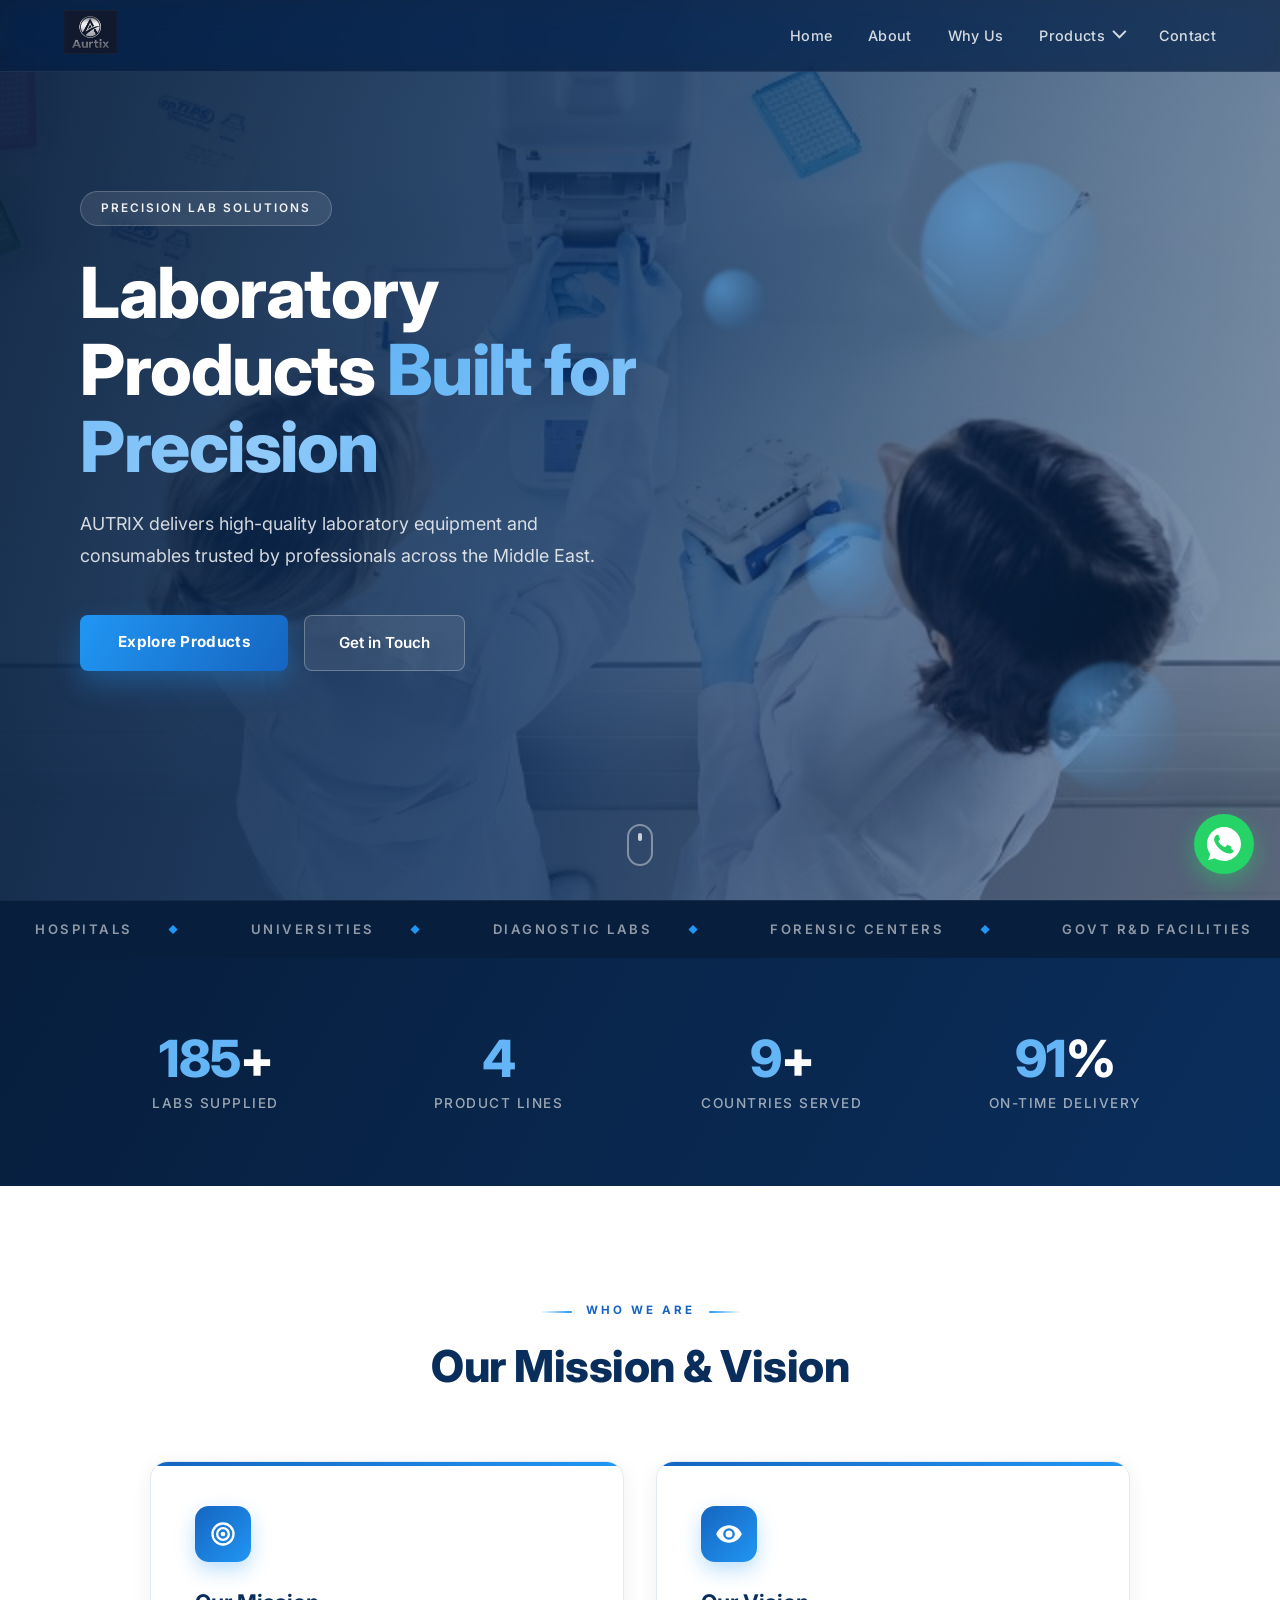
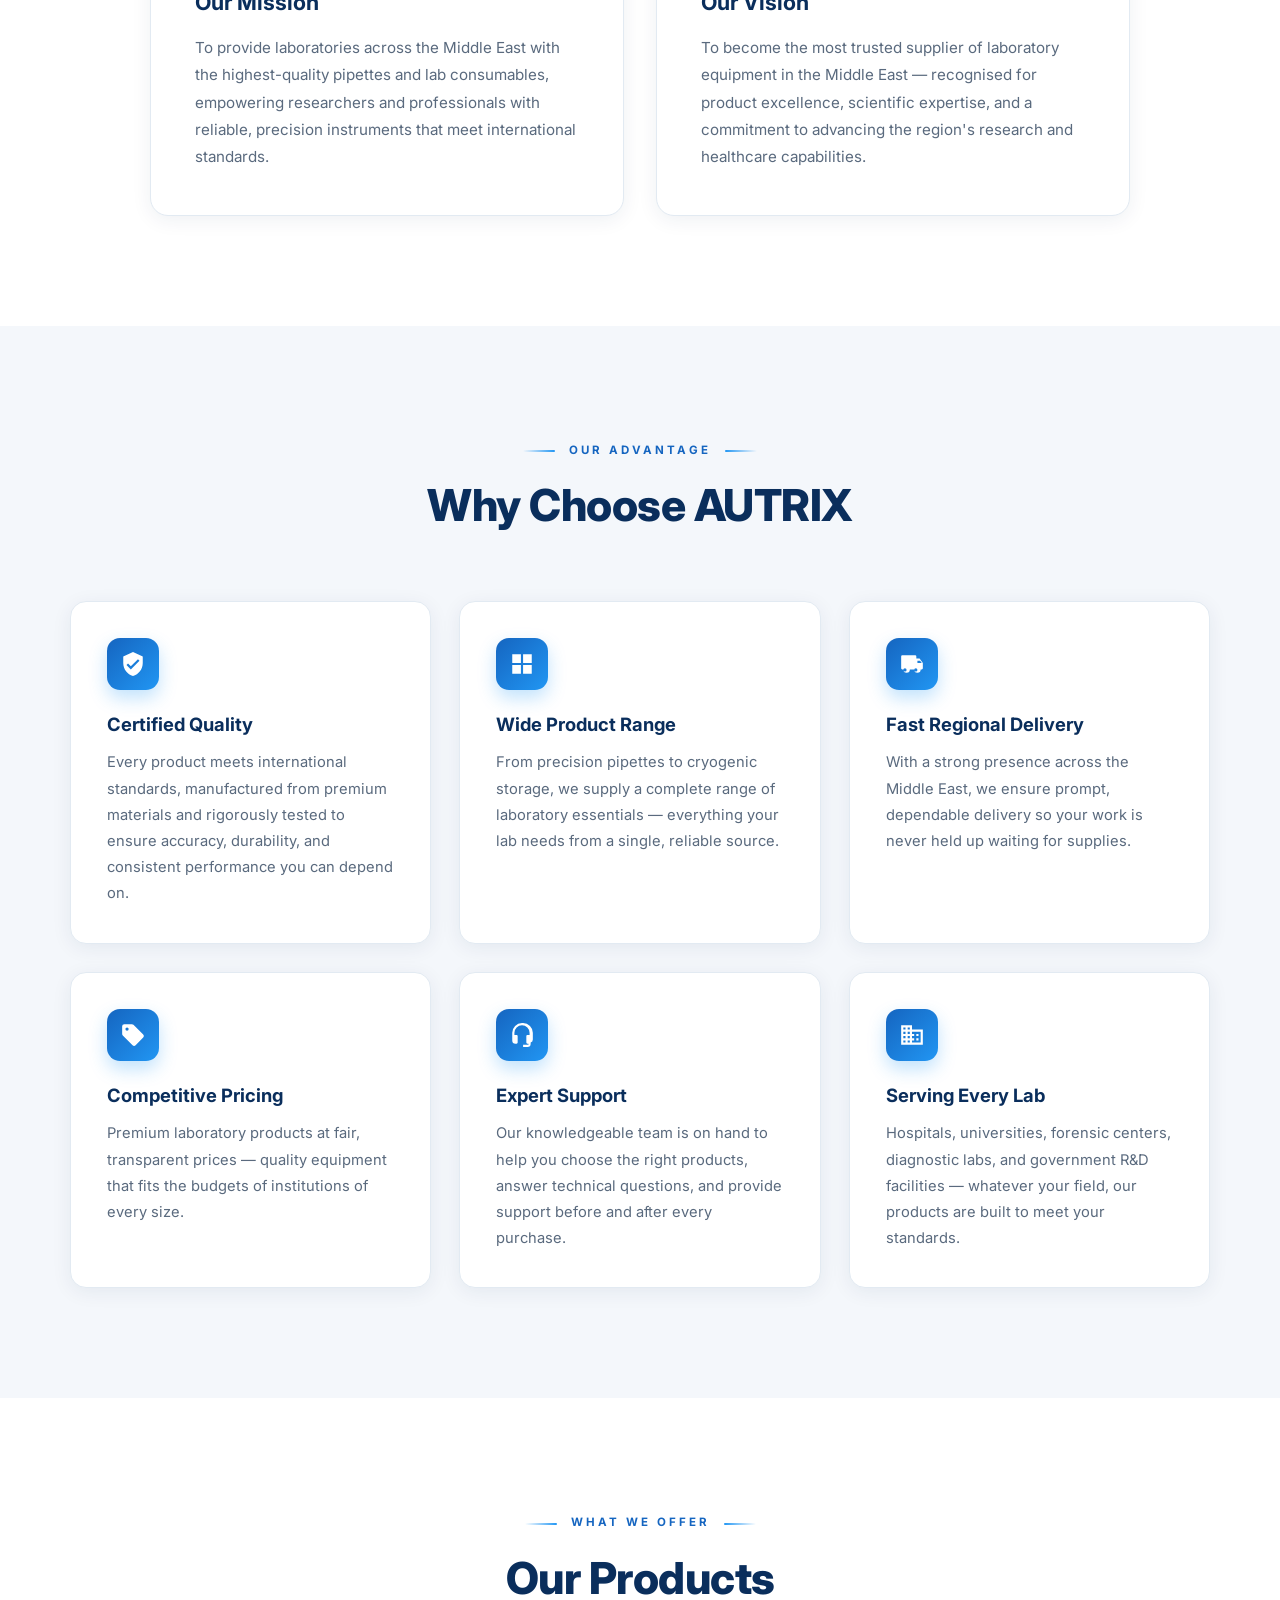
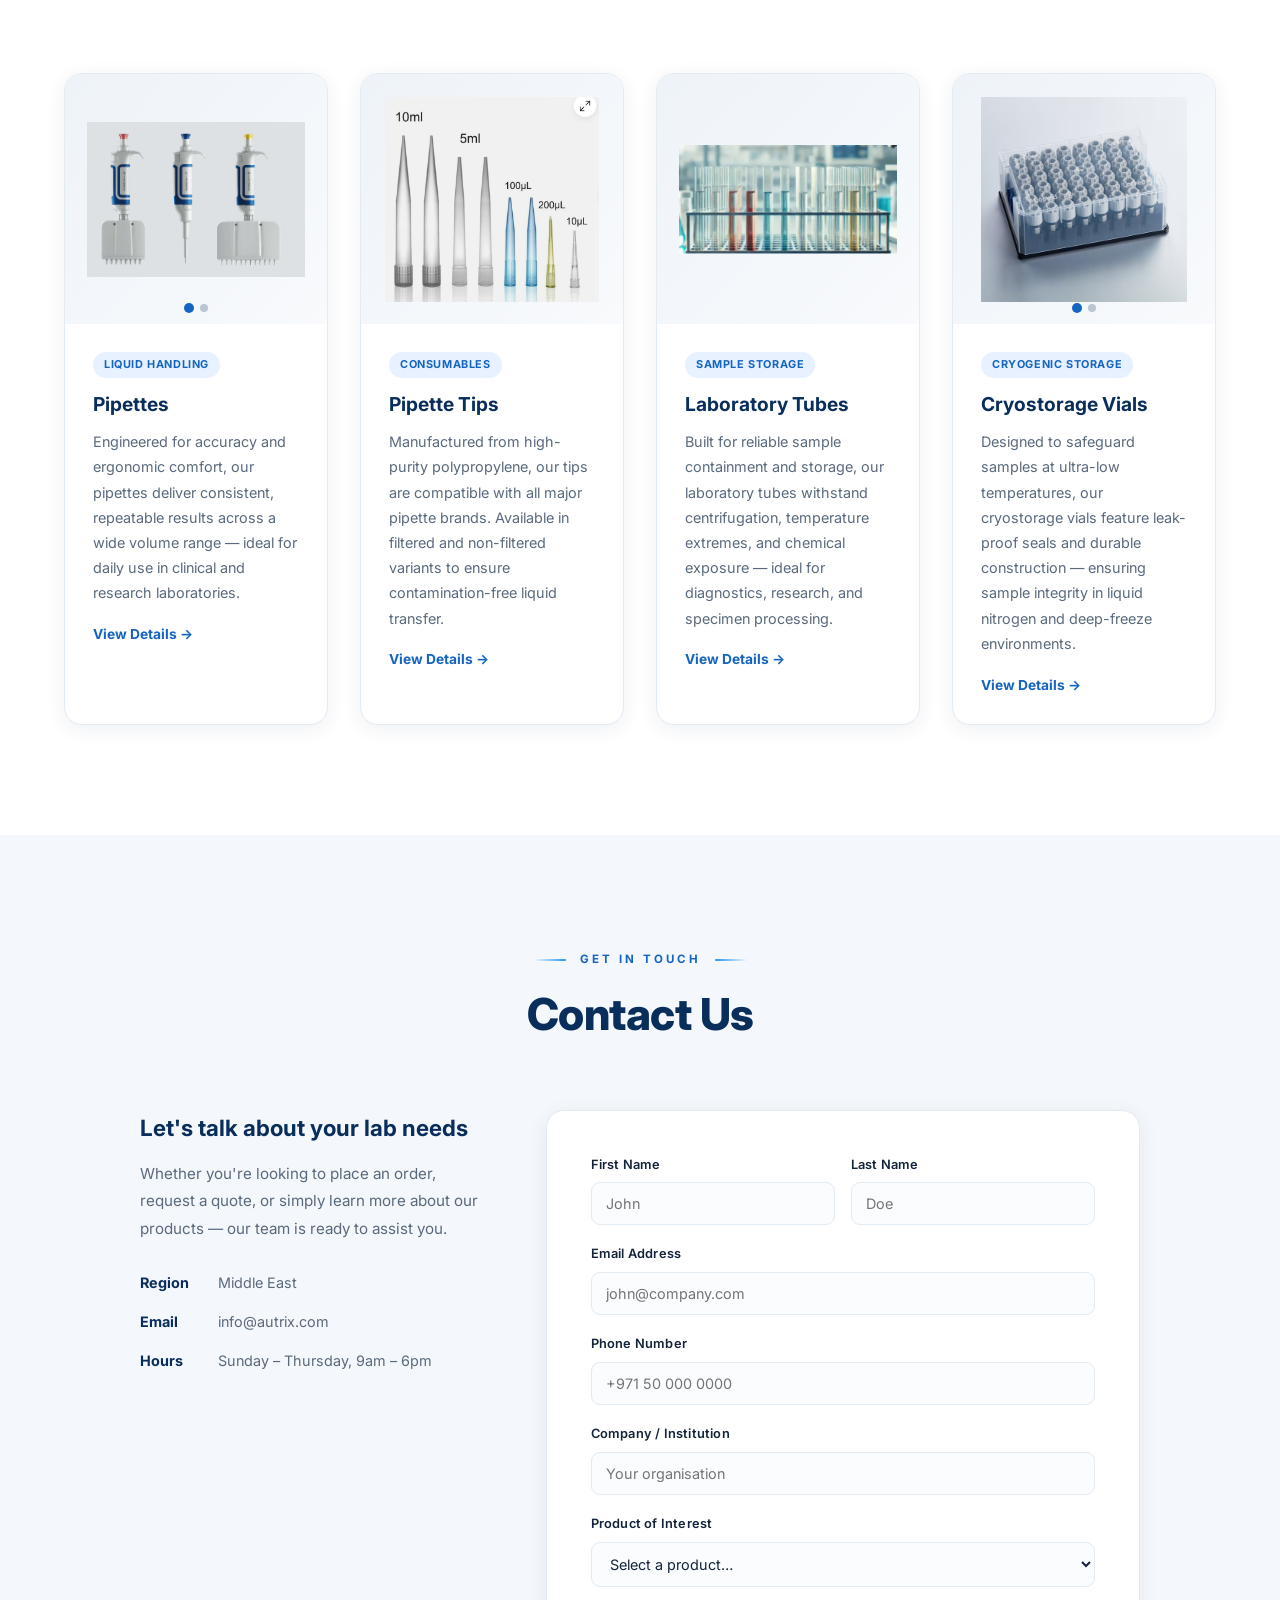
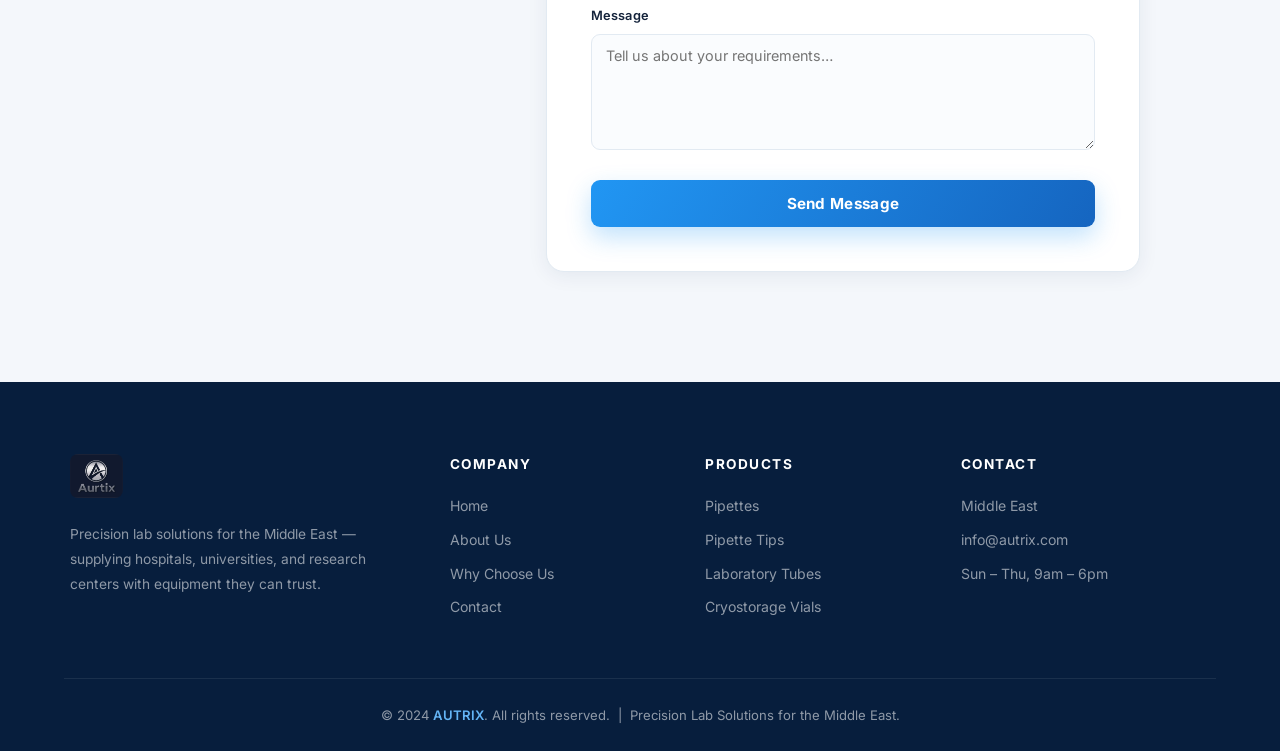
==== index.html @ a8fcac6f "fable first build" ====
<!DOCTYPE html>
<html lang="en">
<head>
    <meta charset="UTF-8">
    <meta name="viewport" content="width=device-width, initial-scale=1.0">
    <title>AUTRIX — Precision Lab Solutions</title>
    <link rel="preconnect" href="https://fonts.googleapis.com">
    <link rel="preconnect" href="https://fonts.gstatic.com" crossorigin>
    <link href="https://fonts.googleapis.com/css2?family=Inter:wght@400;500;600;700;800&display=swap" rel="stylesheet">
    <link rel="stylesheet" href="css/style.css">
</head>
<body>

<!-- ── Navigation ── -->
<nav id="navbar">
    <a href="index.html"><img src="images/logo.jpeg" alt="AUTRIX" class="nav-logo"></a>
    <button class="hamburger" id="hamburger" aria-label="Toggle menu">
        <span></span><span></span><span></span>
    </button>
    <ul class="nav-links">
        <li><a href="#hero">Home</a></li>
        <li><a href="#mission">About</a></li>
        <li><a href="#why">Why Us</a></li>
        <li class="has-dropdown">
            <a href="#products">Products <i class="chevron"></i></a>
            <ul class="dropdown">
                <li>
                    <a href="pipette.html">
                        <span class="dd-icon"><svg viewBox="0 0 24 24"><path d="M11 2h2v3h3v2h-1v4l-2 9h-2l-2-9V7h-1V5h3V2z"/></svg></span>
                        <span class="dd-text">Pipettes<small>Precision liquid handling</small></span>
                    </a>
                </li>
                <li>
                    <a href="tips.html">
                        <span class="dd-icon"><svg viewBox="0 0 24 24"><path d="M9 2h6v4l-2 14-1 2-1-2L9 6V2z"/></svg></span>
                        <span class="dd-text">Pipette Tips<small>Universal-fit consumables</small></span>
                    </a>
                </li>
                <li>
                    <a href="tubes.html">
                        <span class="dd-icon"><svg viewBox="0 0 24 24"><path d="M8 2h8v2h-1v13a3 3 0 0 1-6 0V4H8V2zm3 2v6h2V4h-2z"/></svg></span>
                        <span class="dd-text">Laboratory Tubes<small>Sample containment &amp; storage</small></span>
                    </a>
                </li>
                <li>
                    <a href="cryo-vials.html">
                        <span class="dd-icon"><svg viewBox="0 0 24 24"><path d="M9 2h6v3h-1v14a2 2 0 0 1-2 2 2 2 0 0 1-2-2V5H9V2zm2 9v8h2v-8h-2z"/></svg></span>
                        <span class="dd-text">Cryostorage Vials<small>Ultra-low temperature storage</small></span>
                    </a>
                </li>
            </ul>
        </li>
        <li><a href="#contact">Contact</a></li>
    </ul>
</nav>

<!-- ── Hero ── -->
<section id="hero">
    <div class="hero-bg"></div>
    <div class="hero-overlay"></div>
    <div class="orb orb-1"></div>
    <div class="orb orb-2"></div>
    <div class="orb orb-3"></div>
    <div class="orb orb-4"></div>
    <div class="hero-content">
        <div class="hero-badge">Precision Lab Solutions</div>
        <h1>Laboratory Products <span>Built for Precision</span></h1>
        <p>AUTRIX delivers high-quality laboratory equipment and consumables trusted by professionals across the Middle East.</p>
        <div class="hero-actions">
            <a href="#products" class="btn-primary">Explore Products</a>
            <a href="#contact" class="btn-ghost">Get in Touch</a>
        </div>
    </div>
    <div class="scroll-hint" aria-hidden="true"></div>
</section>

<!-- ── Trusted-by marquee ── -->
<div class="marquee-strip" aria-hidden="true">
    <div class="marquee-track">
        <span>Hospitals</span><span>Universities</span><span>Diagnostic Labs</span><span>Forensic Centers</span><span>Govt R&amp;D Facilities</span><span>Medical Centers</span><span>Research Institutes</span>
        <span>Hospitals</span><span>Universities</span><span>Diagnostic Labs</span><span>Forensic Centers</span><span>Govt R&amp;D Facilities</span><span>Medical Centers</span><span>Research Institutes</span>
    </div>
</div>

<!-- ── Stats ── -->
<section id="stats">
    <div class="stats-grid stagger">
        <div class="stat reveal">
            <h3><em data-count="200">0</em>+</h3>
            <p>Labs Supplied</p>
        </div>
        <div class="stat reveal">
            <h3><em data-count="4">0</em></h3>
            <p>Product Lines</p>
        </div>
        <div class="stat reveal">
            <h3><em data-count="10">0</em>+</h3>
            <p>Countries Served</p>
        </div>
        <div class="stat reveal">
            <h3><em data-count="99">0</em>%</h3>
            <p>On-Time Delivery</p>
        </div>
    </div>
</section>

<!-- ── Mission & Vision ── -->
<section id="mission">
    <div class="section-header reveal">
        <span class="section-tag">Who We Are</span>
        <h2>Our Mission &amp; Vision</h2>
    </div>
    <div class="mv-grid stagger">
        <div class="mv-card reveal reveal-left">
            <div class="mv-icon">
                <svg viewBox="0 0 24 24"><path d="M12 2a10 10 0 1 0 10 10A10 10 0 0 0 12 2zm0 18a8 8 0 1 1 8-8 8 8 0 0 1-8 8zm0-14a6 6 0 1 0 6 6 6 6 0 0 0-6-6zm0 10a4 4 0 1 1 4-4 4 4 0 0 1-4 4zm0-6a2 2 0 1 0 2 2 2 2 0 0 0-2-2z"/></svg>
            </div>
            <h3>Our Mission</h3>
            <p>To provide laboratories across the Middle East with the highest-quality pipettes and lab consumables, empowering researchers and professionals with reliable, precision instruments that meet international standards.</p>
        </div>
        <div class="mv-card reveal reveal-right">
            <div class="mv-icon">
                <svg viewBox="0 0 24 24"><path d="M12 4.5C7 4.5 2.73 7.61 1 12c1.73 4.39 6 7.5 11 7.5s9.27-3.11 11-7.5c-1.73-4.39-6-7.5-11-7.5zm0 12.5a5 5 0 1 1 5-5 5 5 0 0 1-5 5zm0-8a3 3 0 1 0 3 3 3 3 0 0 0-3-3z"/></svg>
            </div>
            <h3>Our Vision</h3>
            <p>To become the most trusted supplier of laboratory equipment in the Middle East — recognised for product excellence, scientific expertise, and a commitment to advancing the region's research and healthcare capabilities.</p>
        </div>
    </div>
</section>

<!-- ── Why Choose Us ── -->
<section id="why">
    <div class="section-header reveal">
        <span class="section-tag">Our Advantage</span>
        <h2>Why Choose AUTRIX</h2>
    </div>
    <div class="why-grid stagger">

        <div class="why-card reveal">
            <div class="why-icon">
                <svg viewBox="0 0 24 24"><path d="M12 1 3 5v6c0 5.55 3.84 10.74 9 12 5.16-1.26 9-6.45 9-12V5l-9-4zm-2 16-4-4 1.41-1.41L10 14.17l6.59-6.59L18 9l-8 8z"/></svg>
            </div>
            <h3>Certified Quality</h3>
            <p>Every product meets international standards, manufactured from premium materials and rigorously tested to ensure accuracy, durability, and consistent performance you can depend on.</p>
        </div>

        <div class="why-card reveal">
            <div class="why-icon">
                <svg viewBox="0 0 24 24"><path d="M3 3h8v8H3V3zm10 0h8v8h-8V3zM3 13h8v8H3v-8zm10 0h8v8h-8v-8z"/></svg>
            </div>
            <h3>Wide Product Range</h3>
            <p>From precision pipettes to cryogenic storage, we supply a complete range of laboratory essentials — everything your lab needs from a single, reliable source.</p>
        </div>

        <div class="why-card reveal">
            <div class="why-icon">
                <svg viewBox="0 0 24 24"><path d="M3 4a1 1 0 0 0-1 1v11a1 1 0 0 0 1 1h1a3 3 0 0 0 6 0h4a3 3 0 0 0 6 0h1a1 1 0 0 0 1-1v-5l-3-4h-3V5a1 1 0 0 0-1-1H3zm14 5h2.5l1.5 2h-4V9zM7 17.5A1.5 1.5 0 1 1 5.5 16 1.5 1.5 0 0 1 7 17.5zm10 0A1.5 1.5 0 1 1 15.5 16a1.5 1.5 0 0 1 1.5 1.5z"/></svg>
            </div>
            <h3>Fast Regional Delivery</h3>
            <p>With a strong presence across the Middle East, we ensure prompt, dependable delivery so your work is never held up waiting for supplies.</p>
        </div>

        <div class="why-card reveal">
            <div class="why-icon">
                <svg viewBox="0 0 24 24"><path d="M21.41 11.58 12.41 2.58A2 2 0 0 0 11 2H4a2 2 0 0 0-2 2v7a2 2 0 0 0 .59 1.42l9 9a2 2 0 0 0 2.82 0l7-7a2 2 0 0 0 0-2.84zM6.5 8A1.5 1.5 0 1 1 8 6.5 1.5 1.5 0 0 1 6.5 8z"/></svg>
            </div>
            <h3>Competitive Pricing</h3>
            <p>Premium laboratory products at fair, transparent prices — quality equipment that fits the budgets of institutions of every size.</p>
        </div>

        <div class="why-card reveal">
            <div class="why-icon">
                <svg viewBox="0 0 24 24"><path d="M12 1a9 9 0 0 0-9 9v7a3 3 0 0 0 3 3h1a1 1 0 0 0 1-1v-6a1 1 0 0 0-1-1H5v-2a7 7 0 0 1 14 0v2h-2a1 1 0 0 0-1 1v6a1 1 0 0 0 1 1h1v1h-5v2h4a3 3 0 0 0 3-3v-1a3 3 0 0 0 2-2.83V10a9 9 0 0 0-9-9z"/></svg>
            </div>
            <h3>Expert Support</h3>
            <p>Our knowledgeable team is on hand to help you choose the right products, answer technical questions, and provide support before and after every purchase.</p>
        </div>

        <div class="why-card reveal">
            <div class="why-icon">
                <svg viewBox="0 0 24 24"><path d="M12 7V3H2v18h20V7H12zM6 19H4v-2h2v2zm0-4H4v-2h2v2zm0-4H4V9h2v2zm0-4H4V5h2v2zm4 12H8v-2h2v2zm0-4H8v-2h2v2zm0-4H8V9h2v2zm0-4H8V5h2v2zm10 12h-8v-2h2v-2h-2v-2h2v-2h-2V9h8v10zm-2-8h-2v2h2v-2zm0 4h-2v2h2v-2z"/></svg>
            </div>
            <h3>Serving Every Lab</h3>
            <p>Hospitals, universities, forensic centers, diagnostic labs, and government R&amp;D facilities — whatever your field, our products are built to meet your standards.</p>
        </div>

    </div>
</section>

<!-- ── Products ── -->
<section id="products">
    <div class="section-header reveal">
        <span class="section-tag">What We Offer</span>
        <h2>Our Products</h2>
    </div>
    <div class="products-grid stagger">

        <!-- Pipette -->
        <a class="product-card reveal" href="pipette.html">
            <div class="carousel" id="c0">
                <div class="carousel-track">
                    <div class="carousel-slide"><img src="images/pipette.png" alt="Pipette"></div>
                    <div class="carousel-slide"><img src="images/pipette_2.png" alt="Pipette view 2"></div>
                </div>
                <button class="carousel-btn prev" onclick="event.preventDefault(); moveCarousel('c0',-1)">&#8249;</button>
                <button class="carousel-btn next" onclick="event.preventDefault(); moveCarousel('c0', 1)">&#8250;</button>
                <div class="carousel-dots">
                    <span class="dot active" onclick="event.preventDefault(); goToSlide('c0',0)"></span>
                    <span class="dot"        onclick="event.preventDefault(); goToSlide('c0',1)"></span>
                </div>
            </div>
            <div class="product-info">
                <span class="product-tag">Liquid Handling</span>
                <h3>Pipettes</h3>
                <p>Engineered for accuracy and ergonomic comfort, our pipettes deliver consistent, repeatable results across a wide volume range — ideal for daily use in clinical and research laboratories.</p>
                <span class="product-link">View Details &#8594;</span>
            </div>
        </a>

        <!-- Tips -->
        <a class="product-card reveal" href="tips.html">
            <div class="carousel" id="c1">
                <div class="carousel-track">
                    <div class="carousel-slide"><img src="images/tips.jpeg" alt="Pipette Tips"></div>
                </div>
            </div>
            <div class="product-info">
                <span class="product-tag">Consumables</span>
                <h3>Pipette Tips</h3>
                <p>Manufactured from high-purity polypropylene, our tips are compatible with all major pipette brands. Available in filtered and non-filtered variants to ensure contamination-free liquid transfer.</p>
                <span class="product-link">View Details &#8594;</span>
            </div>
        </a>

        <!-- Tubes -->
        <a class="product-card reveal" href="tubes.html">
            <div class="carousel" id="c2">
                <div class="carousel-track">
                    <div class="carousel-slide"><img src="images/tubes.jpeg" alt="Laboratory Tubes"></div>
                </div>
            </div>
            <div class="product-info">
                <span class="product-tag">Sample Storage</span>
                <h3>Laboratory Tubes</h3>
                <p>Built for reliable sample containment and storage, our laboratory tubes withstand centrifugation, temperature extremes, and chemical exposure — ideal for diagnostics, research, and specimen processing.</p>
                <span class="product-link">View Details &#8594;</span>
            </div>
        </a>

        <!-- Cryostorage Vials -->
        <a class="product-card reveal" href="cryo-vials.html">
            <div class="carousel" id="c3">
                <div class="carousel-track">
                    <div class="carousel-slide"><img src="images/cryo_vial.avif" alt="Cryostorage Vials"></div>
                    <div class="carousel-slide"><img src="images/cryo_vials_2.jpg" alt="Cryostorage Vials view 2"></div>
                </div>
                <button class="carousel-btn prev" onclick="event.preventDefault(); moveCarousel('c3',-1)">&#8249;</button>
                <button class="carousel-btn next" onclick="event.preventDefault(); moveCarousel('c3', 1)">&#8250;</button>
                <div class="carousel-dots">
                    <span class="dot active" onclick="event.preventDefault(); goToSlide('c3',0)"></span>
                    <span class="dot"        onclick="event.preventDefault(); goToSlide('c3',1)"></span>
                </div>
            </div>
            <div class="product-info">
                <span class="product-tag">Cryogenic Storage</span>
                <h3>Cryostorage Vials</h3>
                <p>Designed to safeguard samples at ultra-low temperatures, our cryostorage vials feature leak-proof seals and durable construction — ensuring sample integrity in liquid nitrogen and deep-freeze environments.</p>
                <span class="product-link">View Details &#8594;</span>
            </div>
        </a>

    </div>
</section>

<!-- ── Contact ── -->
<section id="contact">
    <div class="section-header reveal">
        <span class="section-tag">Get In Touch</span>
        <h2>Contact Us</h2>
    </div>
    <div class="contact-wrapper">
        <div class="contact-info reveal reveal-left">
            <h3>Let's talk about your lab needs</h3>
            <p>Whether you're looking to place an order, request a quote, or simply learn more about our products — our team is ready to assist you.</p>
            <div class="contact-detail">
                <span class="label">Region</span>
                <span>Middle East</span>
            </div>
            <div class="contact-detail">
                <span class="label">Email</span>
                <span>info@autrix.com</span>
            </div>
            <div class="contact-detail">
                <span class="label">Hours</span>
                <span>Sunday – Thursday, 9am – 6pm</span>
            </div>
        </div>
        <div class="contact-form reveal reveal-right">
            <div class="form-row">
                <div class="form-group">
                    <label for="fname">First Name</label>
                    <input type="text" id="fname" placeholder="John">
                </div>
                <div class="form-group">
                    <label for="lname">Last Name</label>
                    <input type="text" id="lname" placeholder="Doe">
                </div>
            </div>
            <div class="form-group">
                <label for="email">Email Address</label>
                <input type="email" id="email" placeholder="john@company.com">
            </div>
            <div class="form-group">
                <label for="phone">Phone Number</label>
                <input type="tel" id="phone" placeholder="+971 50 000 0000">
            </div>
            <div class="form-group">
                <label for="company">Company / Institution</label>
                <input type="text" id="company" placeholder="Your organisation">
            </div>
            <div class="form-group">
                <label for="product">Product of Interest</label>
                <select id="product">
                    <option value="">Select a product…</option>
                    <option>Pipette</option>
                    <option>Tips</option>
                    <option>Tubes</option>
                    <option>Cryostorage Vials</option>
                    <option>General Inquiry</option>
                </select>
            </div>
            <div class="form-group">
                <label for="message">Message</label>
                <textarea id="message" placeholder="Tell us about your requirements…"></textarea>
            </div>
            <button class="btn-submit" type="button">Send Message</button>
        </div>
    </div>
</section>

<!-- ── Footer ── -->
<footer>
    <div class="footer-grid">
        <div class="footer-brand">
            <img src="images/logo.jpeg" alt="AUTRIX">
            <p>Precision lab solutions for the Middle East — supplying hospitals, universities, and research centers with equipment they can trust.</p>
        </div>
        <div class="footer-col">
            <h4>Company</h4>
            <ul>
                <li><a href="#hero">Home</a></li>
                <li><a href="#mission">About Us</a></li>
                <li><a href="#why">Why Choose Us</a></li>
                <li><a href="#contact">Contact</a></li>
            </ul>
        </div>
        <div class="footer-col">
            <h4>Products</h4>
            <ul>
                <li><a href="pipette.html">Pipettes</a></li>
                <li><a href="tips.html">Pipette Tips</a></li>
                <li><a href="tubes.html">Laboratory Tubes</a></li>
                <li><a href="cryo-vials.html">Cryostorage Vials</a></li>
            </ul>
        </div>
        <div class="footer-col">
            <h4>Contact</h4>
            <ul>
                <li>Middle East</li>
                <li>info@autrix.com</li>
                <li>Sun – Thu, 9am – 6pm</li>
            </ul>
        </div>
    </div>
    <div class="footer-bottom">
        <p>&copy; 2024 <span>AUTRIX</span>. All rights reserved. &nbsp;|&nbsp; Precision Lab Solutions for the Middle East.</p>
    </div>
</footer>

<!-- ── WhatsApp Floating Button ── -->
<a href="https://wa.me/971567278715" target="_blank" rel="noopener" class="whatsapp-float" aria-label="Chat with us on WhatsApp">
    <span class="wa-tooltip">Chat with the founder</span>
    <svg viewBox="0 0 32 32" xmlns="http://www.w3.org/2000/svg">
        <path d="M16.004 0h-.008C7.174 0 0 7.176 0 16c0 3.498 1.13 6.74 3.05 9.37L1.05 31.34l6.18-1.976A15.9 15.9 0 0 0 16.004 32C24.826 32 32 24.822 32 16S24.826 0 16.004 0zm9.318 22.594c-.386 1.09-1.92 1.994-3.142 2.258-.836.178-1.928.32-5.604-1.204-4.7-1.948-7.726-6.724-7.962-7.034-.226-.31-1.9-2.53-1.9-4.826 0-2.296 1.166-3.424 1.636-3.904.386-.394.846-.574 1.328-.574.156 0 .296.008.422.014.382.016.574.038.826.64.314.756 1.078 2.652 1.17 2.846.094.194.188.456.056.766-.124.32-.234.46-.444.708-.21.248-.41.438-.62.704-.192.232-.408.482-.166.898.242.408 1.076 1.772 2.31 2.87 1.592 1.418 2.886 1.87 3.346 2.062.342.142.75.108 1.002-.16.32-.342.714-.91 1.116-1.47.286-.4.648-.45.99-.32.348.124 2.206 1.04 2.586 1.23.38.19.632.282.726.44.092.158.092.91-.294 2z"/>
    </svg>
</a>

<script src="js/main.js"></script>

</body>
</html>
---- css/style.css ----
/* ═══════════════════════════════════════════
   AUTRIX — Shared Stylesheet
   ═══════════════════════════════════════════ */

* {
    margin: 0;
    padding: 0;
    box-sizing: border-box;
}

:root {
    --primary:      #0a2e5c;
    --primary-dark: #071e3d;
    --accent:       #1565c0;
    --highlight:    #2196f3;
    --sky:          #64b5f6;
    --bg:           #f4f7fb;
    --white:        #ffffff;
    --text-dark:    #14233b;
    --text-muted:   #5a6a7e;
    --border:       #e2eaf2;
    --shadow-sm:    0 4px 20px rgba(20,46,92,0.07);
    --shadow-md:    0 18px 48px rgba(10,46,92,0.14);
    --glow:         0 0 0 1px rgba(33,150,243,0.25), 0 18px 48px rgba(33,150,243,0.22);
}

html { scroll-behavior: smooth; }

body {
    font-family: 'Inter', system-ui, -apple-system, sans-serif;
    color: var(--text-dark);
    background: var(--white);
    -webkit-font-smoothing: antialiased;
    line-height: 1.6;
    overflow-x: hidden;
}

/* ═══ Keyframes ═══ */
@keyframes fadeUp {
    from { opacity: 0; transform: translateY(32px); }
    to   { opacity: 1; transform: translateY(0); }
}

@keyframes fadeIn {
    from { opacity: 0; }
    to   { opacity: 1; }
}

@keyframes kenburns {
    from { transform: scale(1.05) translate(0, 0); }
    to   { transform: scale(1.18) translate(-1.5%, -1%); }
}

@keyframes floatOrb {
    0%, 100% { transform: translate(0, 0); }
    33%      { transform: translate(14px, -22px); }
    66%      { transform: translate(-10px, 12px); }
}

@keyframes bob {
    0%, 100% { transform: translateY(0); }
    50%      { transform: translateY(-10px); }
}

@keyframes gradientMove {
    0%   { background-position: 0% 50%; }
    50%  { background-position: 100% 50%; }
    100% { background-position: 0% 50%; }
}

@keyframes shimmerSweep {
    from { transform: translateX(-150%) skewX(-20deg); }
    to   { transform: translateX(250%) skewX(-20deg); }
}

@keyframes marquee {
    from { transform: translateX(0); }
    to   { transform: translateX(-50%); }
}

@keyframes scrollHint {
    0%   { opacity: 1; transform: translateY(0); }
    70%  { opacity: 0; transform: translateY(14px); }
    100% { opacity: 0; transform: translateY(14px); }
}

@keyframes wa-pulse {
    0%   { box-shadow: 0 8px 24px rgba(37,211,102,0.45), 0 0 0 0 rgba(37,211,102,0.45); }
    70%  { box-shadow: 0 8px 24px rgba(37,211,102,0.45), 0 0 0 16px rgba(37,211,102,0); }
    100% { box-shadow: 0 8px 24px rgba(37,211,102,0.45), 0 0 0 0 rgba(37,211,102,0); }
}

/* ═══ Navigation ═══ */
nav {
    position: fixed;
    top: 0;
    width: 100%;
    background: rgba(7,30,61,0.72);
    backdrop-filter: saturate(180%) blur(14px);
    -webkit-backdrop-filter: saturate(180%) blur(14px);
    z-index: 1000;
    padding: 0 5%;
    display: flex;
    align-items: center;
    justify-content: space-between;
    height: 72px;
    border-bottom: 1px solid rgba(255,255,255,0.08);
    transition: background 0.3s, height 0.3s;
    animation: fadeIn 0.6s ease both;
}

nav.scrolled {
    background: rgba(7,30,61,0.95);
    height: 64px;
}

.nav-logo {
    height: 44px;
    object-fit: contain;
}

.nav-links {
    display: flex;
    gap: 2.25rem;
    list-style: none;
    align-items: center;
}

.nav-links > li { position: relative; }

.nav-links a {
    color: rgba(255,255,255,0.82);
    text-decoration: none;
    font-size: 0.9rem;
    font-weight: 500;
    letter-spacing: 0.3px;
    position: relative;
    transition: color 0.2s;
    display: inline-flex;
    align-items: center;
    gap: 6px;
}

.nav-links > li > a::after {
    content: '';
    position: absolute;
    left: 0;
    bottom: -6px;
    width: 0;
    height: 2px;
    background: var(--sky);
    border-radius: 2px;
    transition: width 0.25s;
}

.nav-links a:hover { color: #fff; }
.nav-links > li > a:hover::after,
.nav-links > li.active > a::after { width: 100%; }

/* Dropdown */
.has-dropdown > a .chevron {
    width: 10px; height: 10px;
    border-right: 2px solid currentColor;
    border-bottom: 2px solid currentColor;
    transform: rotate(45deg) translateY(-2px);
    transition: transform 0.3s;
    margin-left: 2px;
    margin-top: -4px;
}

.has-dropdown:hover > a .chevron,
.has-dropdown.open > a .chevron {
    transform: rotate(225deg) translateY(-2px);
    margin-top: 4px;
}

.dropdown {
    position: absolute;
    top: calc(100% + 16px);
    left: 50%;
    transform: translateX(-50%) translateY(12px);
    min-width: 240px;
    background: rgba(10,30,61,0.97);
    backdrop-filter: blur(18px);
    -webkit-backdrop-filter: blur(18px);
    border: 1px solid rgba(255,255,255,0.1);
    border-radius: 14px;
    list-style: none;
    padding: 0.6rem;
    opacity: 0;
    visibility: hidden;
    transition: opacity 0.28s ease, transform 0.28s ease, visibility 0.28s;
    box-shadow: 0 24px 60px rgba(0,0,0,0.35);
}

.dropdown::before {
    content: '';
    position: absolute;
    top: -16px; left: 0;
    width: 100%; height: 16px;   /* hover bridge */
}

.dropdown::after {
    content: '';
    position: absolute;
    top: -6px; left: 50%;
    transform: translateX(-50%) rotate(45deg);
    width: 12px; height: 12px;
    background: rgba(10,30,61,0.97);
    border-left: 1px solid rgba(255,255,255,0.1);
    border-top: 1px solid rgba(255,255,255,0.1);
}

.has-dropdown:hover .dropdown,
.has-dropdown:focus-within .dropdown,
.has-dropdown.open .dropdown {
    opacity: 1;
    visibility: visible;
    transform: translateX(-50%) translateY(0);
}

.dropdown li a {
    display: flex;
    align-items: center;
    gap: 12px;
    padding: 11px 14px;
    border-radius: 9px;
    color: rgba(255,255,255,0.85);
    font-size: 0.88rem;
    transition: background 0.2s, color 0.2s, transform 0.2s;
    width: 100%;
}

.dropdown li a:hover {
    background: rgba(33,150,243,0.16);
    color: #fff;
    transform: translateX(4px);
}

.dropdown .dd-icon {
    width: 34px; height: 34px;
    flex-shrink: 0;
    border-radius: 9px;
    background: linear-gradient(135deg, var(--accent), var(--highlight));
    display: flex;
    align-items: center;
    justify-content: center;
}

.dropdown .dd-icon svg { width: 18px; height: 18px; fill: #fff; }

.dropdown .dd-text small {
    display: block;
    font-size: 0.7rem;
    color: rgba(255,255,255,0.45);
    font-weight: 400;
}

/* Hamburger */
.hamburger {
    display: none;
    flex-direction: column;
    gap: 5px;
    background: none;
    border: none;
    cursor: pointer;
    padding: 8px;
    z-index: 1100;
}

.hamburger span {
    width: 24px; height: 2px;
    background: #fff;
    border-radius: 2px;
    transition: transform 0.3s, opacity 0.3s;
}

body.menu-open .hamburger span:nth-child(1) { transform: translateY(7px) rotate(45deg); }
body.menu-open .hamburger span:nth-child(2) { opacity: 0; }
body.menu-open .hamburger span:nth-child(3) { transform: translateY(-7px) rotate(-45deg); }

/* ═══ Buttons ═══ */
.btn-primary {
    display: inline-block;
    background: linear-gradient(120deg, var(--highlight), var(--accent));
    color: var(--white);
    padding: 15px 38px;
    border-radius: 8px;
    font-weight: 700;
    font-size: 0.95rem;
    text-decoration: none;
    letter-spacing: 0.3px;
    box-shadow: 0 12px 28px rgba(33,150,243,0.32);
    transition: transform 0.2s, box-shadow 0.2s;
    position: relative;
    overflow: hidden;
}

.btn-primary::after {
    content: '';
    position: absolute;
    top: 0; left: 0;
    width: 40%; height: 100%;
    background: linear-gradient(90deg, transparent, rgba(255,255,255,0.35), transparent);
    transform: translateX(-150%) skewX(-20deg);
}

.btn-primary:hover::after { animation: shimmerSweep 0.8s ease; }

.btn-primary:hover {
    transform: translateY(-3px);
    box-shadow: 0 18px 38px rgba(33,150,243,0.42);
}

.btn-ghost {
    display: inline-block;
    background: rgba(255,255,255,0.08);
    border: 1px solid rgba(255,255,255,0.28);
    color: var(--white);
    padding: 15px 34px;
    border-radius: 8px;
    font-weight: 600;
    font-size: 0.95rem;
    text-decoration: none;
    backdrop-filter: blur(6px);
    transition: background 0.2s, transform 0.2s;
}

.btn-ghost:hover {
    background: rgba(255,255,255,0.16);
    transform: translateY(-3px);
}

.btn-outline {
    display: inline-block;
    border: 2px solid var(--accent);
    color: var(--accent);
    padding: 13px 34px;
    border-radius: 8px;
    font-weight: 700;
    font-size: 0.95rem;
    text-decoration: none;
    transition: background 0.2s, color 0.2s, transform 0.2s;
}

.btn-outline:hover {
    background: var(--accent);
    color: #fff;
    transform: translateY(-3px);
}

/* ═══ Sections / headers ═══ */
section { padding: 110px 5%; }

.section-header {
    text-align: center;
    margin-bottom: 3.75rem;
}

.section-tag {
    display: inline-block;
    color: var(--accent);
    font-size: 0.72rem;
    font-weight: 700;
    letter-spacing: 3px;
    text-transform: uppercase;
    margin-bottom: 0.7rem;
    position: relative;
    padding: 0 46px;
}

.section-tag::before,
.section-tag::after {
    content: '';
    position: absolute;
    top: 50%;
    width: 32px;
    height: 2px;
    border-radius: 2px;
    background: linear-gradient(90deg, transparent, var(--highlight));
}

.section-tag::before { left: 0; }
.section-tag::after  { right: 0; transform: scaleX(-1); }

.section-header h2 {
    font-size: clamp(1.9rem, 3.6vw, 2.75rem);
    color: var(--primary);
    font-weight: 800;
    letter-spacing: -0.5px;
}

/* ═══ Reveal on scroll ═══ */
.reveal {
    opacity: 0;
    transform: translateY(28px);
    transition: opacity 0.7s ease, transform 0.7s ease;
    transition-delay: var(--d, 0s);
}

.reveal.visible {
    opacity: 1;
    transform: translateY(0);
}

.reveal-left  { transform: translateX(-40px); }
.reveal-right { transform: translateX(40px); }
.reveal-left.visible,
.reveal-right.visible { transform: translateX(0); }

/* ═══ Hero (index) ═══ */
#hero {
    min-height: 100vh;
    display: flex;
    align-items: center;
    text-align: left;
    position: relative;
    overflow: hidden;
    padding-top: 72px;
}

.hero-bg {
    position: absolute;
    inset: 0;
    background: url('../images/landing_page_1.jpg') center/cover no-repeat;
    z-index: 0;
    animation: kenburns 22s ease-in-out infinite alternate;
}

.hero-overlay {
    position: absolute;
    inset: 0;
    background: linear-gradient(105deg,
                rgba(7,30,61,0.94) 0%,
                rgba(10,46,92,0.82) 45%,
                rgba(10,46,92,0.45) 100%);
    z-index: 1;
}

/* Floating orbs */
.orb {
    position: absolute;
    border-radius: 50%;
    background: radial-gradient(circle at 30% 30%, rgba(100,181,246,0.5), rgba(33,150,243,0.06) 70%);
    filter: blur(2px);
    z-index: 1;
    animation: floatOrb 11s ease-in-out infinite;
    pointer-events: none;
}

.orb-1 { width: 180px; height: 180px; top: 18%; right: 14%; animation-duration: 13s; }
.orb-2 { width: 90px;  height: 90px;  top: 58%; right: 30%; animation-duration: 9s;  animation-delay: -3s; }
.orb-3 { width: 130px; height: 130px; bottom: 12%; right: 8%; animation-duration: 15s; animation-delay: -6s; }
.orb-4 { width: 60px;  height: 60px;  top: 30%; left: 55%;  animation-duration: 8s;  animation-delay: -2s; }

.hero-content {
    position: relative;
    z-index: 2;
    max-width: 660px;
    padding: 0 1rem;
}

.hero-content > * { animation: fadeUp 0.9s cubic-bezier(0.22,1,0.36,1) both; }
.hero-content > *:nth-child(1) { animation-delay: 0.15s; }
.hero-content > *:nth-child(2) { animation-delay: 0.3s; }
.hero-content > *:nth-child(3) { animation-delay: 0.45s; }
.hero-content > *:nth-child(4) { animation-delay: 0.6s; }

.hero-badge {
    display: inline-block;
    background: rgba(255,255,255,0.1);
    border: 1px solid rgba(255,255,255,0.2);
    color: rgba(255,255,255,0.92);
    padding: 7px 20px;
    border-radius: 50px;
    font-size: 0.74rem;
    font-weight: 600;
    letter-spacing: 2px;
    text-transform: uppercase;
    margin-bottom: 1.75rem;
    backdrop-filter: blur(6px);
}

.hero-content h1 {
    font-size: clamp(2.5rem, 6vw, 4.4rem);
    color: var(--white);
    font-weight: 800;
    line-height: 1.1;
    margin-bottom: 1.4rem;
    letter-spacing: -1.5px;
}

.hero-content h1 span {
    background: linear-gradient(120deg, var(--sky), #90caf9, var(--highlight), var(--sky));
    background-size: 250% auto;
    -webkit-background-clip: text;
    background-clip: text;
    -webkit-text-fill-color: transparent;
    animation: gradientMove 6s ease infinite;
}

.hero-content p {
    font-size: 1.12rem;
    color: rgba(255,255,255,0.82);
    max-width: 540px;
    margin-bottom: 2.75rem;
    line-height: 1.75;
}

.hero-actions {
    display: flex;
    gap: 1rem;
    flex-wrap: wrap;
}

/* Scroll hint */
.scroll-hint {
    position: absolute;
    bottom: 34px;
    left: 50%;
    transform: translateX(-50%);
    z-index: 2;
    width: 26px; height: 42px;
    border: 2px solid rgba(255,255,255,0.4);
    border-radius: 16px;
    display: flex;
    justify-content: center;
    padding-top: 7px;
}

.scroll-hint::before {
    content: '';
    width: 4px; height: 8px;
    border-radius: 3px;
    background: rgba(255,255,255,0.75);
    animation: scrollHint 1.8s ease-in-out infinite;
}

/* ═══ Marquee strip ═══ */
.marquee-strip {
    background: var(--primary-dark);
    overflow: hidden;
    padding: 18px 0;
    border-top: 1px solid rgba(255,255,255,0.06);
    position: relative;
    z-index: 2;
}

.marquee-track {
    display: flex;
    width: max-content;
    animation: marquee 30s linear infinite;
}

.marquee-strip:hover .marquee-track { animation-play-state: paused; }

.marquee-track span {
    color: rgba(255,255,255,0.55);
    font-size: 0.82rem;
    font-weight: 600;
    letter-spacing: 2.5px;
    text-transform: uppercase;
    white-space: nowrap;
    padding: 0 2.2rem;
    display: flex;
    align-items: center;
    gap: 2.2rem;
}

.marquee-track span::after {
    content: '◆';
    color: var(--highlight);
    font-size: 0.6rem;
}

/* ═══ Stats ═══ */
#stats {
    background: linear-gradient(120deg, var(--primary-dark), var(--primary), #0d3a75);
    background-size: 200% 200%;
    animation: gradientMove 14s ease infinite;
    padding: 72px 5%;
}

.stats-grid {
    display: grid;
    grid-template-columns: repeat(auto-fit, minmax(190px, 1fr));
    gap: 2rem;
    max-width: 1100px;
    margin: 0 auto;
    text-align: center;
}

.stat h3 {
    font-size: clamp(2.2rem, 4vw, 3.2rem);
    font-weight: 800;
    color: #fff;
    letter-spacing: -1px;
    line-height: 1.1;
}

.stat h3 em {
    font-style: normal;
    color: var(--sky);
}

.stat p {
    color: rgba(255,255,255,0.6);
    font-size: 0.85rem;
    font-weight: 500;
    letter-spacing: 1.5px;
    text-transform: uppercase;
    margin-top: 0.4rem;
}

/* ═══ Mission & Vision ═══ */
#mission { background: var(--white); }

.mv-grid {
    display: grid;
    grid-template-columns: 1fr 1fr;
    gap: 2rem;
    max-width: 980px;
    margin: 0 auto;
}

.mv-card {
    background: var(--white);
    border-radius: 18px;
    padding: 2.75rem;
    border: 1px solid var(--border);
    box-shadow: var(--shadow-sm);
    position: relative;
    overflow: hidden;
    transition: transform 0.35s, box-shadow 0.35s;
}

.mv-card::before {
    content: '';
    position: absolute;
    top: 0; left: 0;
    width: 100%;
    height: 4px;
    background: linear-gradient(90deg, var(--accent), var(--highlight), var(--sky), var(--accent));
    background-size: 300% 100%;
    animation: gradientMove 5s linear infinite;
}

.mv-card:hover {
    transform: translateY(-6px);
    box-shadow: var(--glow);
}

.mv-icon {
    width: 56px; height: 56px;
    background: linear-gradient(135deg, var(--accent), var(--highlight));
    border-radius: 14px;
    display: flex;
    align-items: center;
    justify-content: center;
    margin-bottom: 1.4rem;
    box-shadow: 0 8px 20px rgba(33,150,243,0.3);
    transition: transform 0.35s;
}

.mv-card:hover .mv-icon { transform: rotate(-8deg) scale(1.08); }

.mv-icon svg { width: 28px; height: 28px; fill: white; }

.mv-card h3 {
    font-size: 1.35rem;
    color: var(--primary);
    margin-bottom: 0.9rem;
    font-weight: 700;
}

.mv-card p {
    color: var(--text-muted);
    line-height: 1.8;
    font-size: 0.95rem;
}

/* ═══ Why Choose Us ═══ */
#why { background: var(--bg); position: relative; overflow: hidden; }

.why-grid {
    display: grid;
    grid-template-columns: repeat(auto-fit, minmax(280px, 1fr));
    gap: 1.75rem;
    max-width: 1140px;
    margin: 0 auto;
    position: relative;
    z-index: 1;
}

.why-card {
    background: var(--white);
    border: 1px solid var(--border);
    border-radius: 16px;
    padding: 2.25rem;
    box-shadow: var(--shadow-sm);
    transition: transform 0.35s, box-shadow 0.35s, border-color 0.35s;
    position: relative;
    overflow: hidden;
}

.why-card::after {
    content: '';
    position: absolute;
    inset: 0;
    background: radial-gradient(420px circle at var(--mx, 50%) var(--my, 50%), rgba(33,150,243,0.07), transparent 45%);
    opacity: 0;
    transition: opacity 0.3s;
    pointer-events: none;
}

.why-card:hover::after { opacity: 1; }

.why-card:hover {
    transform: translateY(-6px);
    border-color: rgba(33,150,243,0.35);
    box-shadow: var(--shadow-md);
}

.why-icon {
    width: 52px; height: 52px;
    background: linear-gradient(135deg, var(--accent), var(--highlight));
    border-radius: 13px;
    display: flex;
    align-items: center;
    justify-content: center;
    margin-bottom: 1.3rem;
    box-shadow: 0 8px 18px rgba(33,150,243,0.28);
    transition: transform 0.35s;
}

.why-card:hover .why-icon { transform: scale(1.1) rotate(6deg); }

.why-icon svg { width: 26px; height: 26px; fill: white; }

.why-card h3 {
    font-size: 1.15rem;
    color: var(--primary);
    font-weight: 700;
    margin-bottom: 0.6rem;
}

.why-card p {
    color: var(--text-muted);
    font-size: 0.92rem;
    line-height: 1.78;
}

/* ═══ Products (index) ═══ */
#products { background: var(--white); }

.products-grid {
    display: grid;
    grid-template-columns: repeat(auto-fit, minmax(250px, 1fr));
    gap: 2rem;
    max-width: 1240px;
    margin: 0 auto;
}

.product-card {
    background: var(--white);
    border: 1px solid var(--border);
    border-radius: 18px;
    overflow: hidden;
    box-shadow: var(--shadow-sm);
    transition: transform 0.35s, box-shadow 0.35s, border-color 0.35s;
    display: flex;
    flex-direction: column;
    text-decoration: none;
}

.product-card:hover {
    transform: translateY(-8px);
    box-shadow: var(--glow);
    border-color: rgba(33,150,243,0.4);
}

.product-card .carousel-slide img { transition: transform 0.5s ease; }
.product-card:hover .carousel-slide img { transform: scale(1.06); }

/* Carousel */
.carousel {
    position: relative;
    width: 100%;
    height: 250px;
    overflow: hidden;
    background: linear-gradient(135deg, #eef3f9, #f8fafc);
}

.carousel-track {
    display: flex;
    height: 100%;
    transition: transform 0.45s cubic-bezier(0.4,0,0.2,1);
}

.carousel-slide {
    min-width: 100%;
    height: 100%;
}

.carousel-slide img {
    width: 100%;
    height: 100%;
    object-fit: contain;
    padding: 1.4rem;
}

.carousel-btn {
    position: absolute;
    top: 50%;
    transform: translateY(-50%);
    background: rgba(255,255,255,0.85);
    color: var(--primary);
    border: none;
    width: 36px; height: 36px;
    border-radius: 50%;
    cursor: pointer;
    font-size: 1.3rem;
    line-height: 1;
    display: flex;
    align-items: center;
    justify-content: center;
    box-shadow: 0 4px 12px rgba(0,0,0,0.15);
    opacity: 0;
    transition: opacity 0.25s, background 0.2s;
    z-index: 2;
}

.carousel:hover .carousel-btn { opacity: 1; }
.carousel-btn:hover { background: var(--white); color: var(--accent); }
.carousel-btn.prev { left: 12px; }
.carousel-btn.next { right: 12px; }

.carousel-dots {
    position: absolute;
    bottom: 12px;
    width: 100%;
    display: flex;
    justify-content: center;
    gap: 7px;
}

.dot {
    width: 8px; height: 8px;
    border-radius: 50%;
    background: rgba(10,46,92,0.25);
    cursor: pointer;
    transition: background 0.2s, transform 0.2s;
}

.dot.active {
    background: var(--accent);
    transform: scale(1.25);
}

.product-info {
    padding: 1.75rem;
    flex: 1;
    display: flex;
    flex-direction: column;
}

.product-tag {
    display: inline-block;
    background: #e7f1ff;
    color: var(--accent);
    font-size: 0.68rem;
    font-weight: 700;
    padding: 4px 11px;
    border-radius: 50px;
    margin-bottom: 0.7rem;
    letter-spacing: 0.6px;
    text-transform: uppercase;
    align-self: flex-start;
}

.product-info h3 {
    font-size: 1.2rem;
    color: var(--primary);
    font-weight: 700;
    margin-bottom: 0.6rem;
}

.product-info p {
    color: var(--text-muted);
    font-size: 0.9rem;
    line-height: 1.75;
}

.product-link {
    margin-top: 1.1rem;
    color: var(--accent);
    font-size: 0.86rem;
    font-weight: 700;
    display: inline-flex;
    align-items: center;
    gap: 6px;
    transition: gap 0.25s;
}

.product-card:hover .product-link { gap: 12px; }

/* ═══ Contact ═══ */
#contact { background: var(--bg); }

.contact-wrapper {
    display: grid;
    grid-template-columns: 1fr 1.7fr;
    gap: 3.5rem;
    max-width: 1000px;
    margin: 0 auto;
    align-items: start;
}

.contact-info h3 {
    font-size: 1.4rem;
    color: var(--primary);
    font-weight: 700;
    margin-bottom: 0.9rem;
}

.contact-info p {
    color: var(--text-muted);
    line-height: 1.8;
    font-size: 0.95rem;
    margin-bottom: 1.8rem;
}

.contact-detail {
    display: flex;
    gap: 0.85rem;
    margin-bottom: 1rem;
    font-size: 0.9rem;
    color: var(--text-muted);
    align-items: center;
}

.contact-detail .label {
    color: var(--primary);
    font-weight: 700;
    min-width: 64px;
}

.contact-form {
    background: var(--white);
    border-radius: 18px;
    padding: 2.75rem;
    box-shadow: var(--shadow-sm);
    border: 1px solid var(--border);
}

.form-row {
    display: grid;
    grid-template-columns: 1fr 1fr;
    gap: 1rem;
}

.form-group { margin-bottom: 1.2rem; }

.form-group label {
    display: block;
    font-size: 0.8rem;
    font-weight: 600;
    color: var(--text-dark);
    margin-bottom: 0.45rem;
    letter-spacing: 0.2px;
}

.form-group input,
.form-group textarea,
.form-group select {
    width: 100%;
    padding: 12px 14px;
    border: 1px solid var(--border);
    border-radius: 9px;
    font-size: 0.9rem;
    font-family: inherit;
    color: var(--text-dark);
    background: #fafcfe;
    transition: border-color 0.2s, box-shadow 0.2s, background 0.2s;
}

.form-group input:focus,
.form-group textarea:focus,
.form-group select:focus {
    outline: none;
    border-color: var(--accent);
    background: var(--white);
    box-shadow: 0 0 0 4px rgba(21,101,192,0.1);
}

.form-group textarea {
    height: 116px;
    resize: vertical;
}

.btn-submit {
    width: 100%;
    background: linear-gradient(120deg, var(--highlight), var(--accent));
    color: var(--white);
    padding: 14px;
    border: none;
    border-radius: 9px;
    font-size: 0.95rem;
    font-weight: 700;
    cursor: pointer;
    letter-spacing: 0.3px;
    font-family: inherit;
    box-shadow: 0 10px 24px rgba(33,150,243,0.28);
    transition: transform 0.2s, box-shadow 0.2s;
    margin-top: 0.25rem;
    position: relative;
    overflow: hidden;
}

.btn-submit::after {
    content: '';
    position: absolute;
    top: 0; left: 0;
    width: 40%; height: 100%;
    background: linear-gradient(90deg, transparent, rgba(255,255,255,0.35), transparent);
    transform: translateX(-150%) skewX(-20deg);
}

.btn-submit:hover::after { animation: shimmerSweep 0.8s ease; }

.btn-submit:hover {
    transform: translateY(-2px);
    box-shadow: 0 16px 32px rgba(33,150,243,0.36);
}

/* ═══ Footer ═══ */
footer {
    background: var(--primary-dark);
    color: rgba(255,255,255,0.55);
    padding: 4.5rem 5% 0;
    font-size: 0.88rem;
}

.footer-grid {
    display: grid;
    grid-template-columns: 1.6fr 1fr 1fr 1.2fr;
    gap: 3rem;
    max-width: 1140px;
    margin: 0 auto;
    padding-bottom: 3rem;
}

.footer-brand img {
    height: 44px;
    margin-bottom: 1.1rem;
    border-radius: 8px;
}

.footer-brand p {
    line-height: 1.8;
    max-width: 300px;
    font-size: 0.86rem;
}

.footer-col h4 {
    color: #fff;
    font-size: 0.85rem;
    font-weight: 700;
    letter-spacing: 1.5px;
    text-transform: uppercase;
    margin-bottom: 1.2rem;
}

.footer-col ul { list-style: none; }

.footer-col li { margin-bottom: 0.7rem; }

.footer-col a {
    color: rgba(255,255,255,0.55);
    text-decoration: none;
    transition: color 0.2s, padding-left 0.25s;
}

.footer-col a:hover {
    color: var(--sky);
    padding-left: 6px;
}

.footer-bottom {
    border-top: 1px solid rgba(255,255,255,0.08);
    text-align: center;
    padding: 1.6rem 0;
    font-size: 0.82rem;
}

.footer-bottom span { color: var(--sky); font-weight: 600; }

/* ═══ WhatsApp Floating Button ═══ */
.whatsapp-float {
    position: fixed;
    bottom: 26px;
    right: 26px;
    width: 60px;
    height: 60px;
    background: #25d366;
    border-radius: 50%;
    display: flex;
    align-items: center;
    justify-content: center;
    box-shadow: 0 8px 24px rgba(37,211,102,0.45);
    z-index: 1500;
    transition: transform 0.25s, box-shadow 0.25s;
    animation: wa-pulse 2.4s infinite;
}

.whatsapp-float:hover {
    transform: scale(1.1);
    box-shadow: 0 12px 30px rgba(37,211,102,0.6);
}

.whatsapp-float svg {
    width: 34px;
    height: 34px;
    fill: #fff;
}

.whatsapp-float .wa-tooltip {
    position: absolute;
    right: 72px;
    background: var(--primary-dark);
    color: #fff;
    font-size: 0.8rem;
    font-weight: 500;
    padding: 8px 14px;
    border-radius: 8px;
    white-space: nowrap;
    opacity: 0;
    pointer-events: none;
    transform: translateX(8px);
    transition: opacity 0.25s, transform 0.25s;
}

.whatsapp-float .wa-tooltip::after {
    content: '';
    position: absolute;
    right: -5px;
    top: 50%;
    transform: translateY(-50%);
    border-left: 6px solid var(--primary-dark);
    border-top: 5px solid transparent;
    border-bottom: 5px solid transparent;
}

.whatsapp-float:hover .wa-tooltip {
    opacity: 1;
    transform: translateX(0);
}

/* ═══════════════════════════════════════════
   Product detail pages
   ═══════════════════════════════════════════ */

.page-hero {
    position: relative;
    background: linear-gradient(120deg, var(--primary-dark), var(--primary), #0d3a75);
    background-size: 200% 200%;
    animation: gradientMove 14s ease infinite;
    padding: 168px 5% 90px;
    overflow: hidden;
    text-align: center;
}

.page-hero .orb { opacity: 0.6; }

.breadcrumb {
    position: relative;
    z-index: 2;
    display: inline-flex;
    align-items: center;
    gap: 10px;
    font-size: 0.8rem;
    color: rgba(255,255,255,0.55);
    margin-bottom: 1.4rem;
    animation: fadeUp 0.8s cubic-bezier(0.22,1,0.36,1) both 0.1s;
}

.breadcrumb a {
    color: rgba(255,255,255,0.75);
    text-decoration: none;
    transition: color 0.2s;
}

.breadcrumb a:hover { color: var(--sky); }
.breadcrumb .sep { color: rgba(255,255,255,0.3); }

.page-hero h1 {
    position: relative;
    z-index: 2;
    font-size: clamp(2.3rem, 5vw, 3.6rem);
    color: #fff;
    font-weight: 800;
    letter-spacing: -1px;
    animation: fadeUp 0.8s cubic-bezier(0.22,1,0.36,1) both 0.25s;
}

.page-hero .page-tag {
    position: relative;
    z-index: 2;
    display: inline-block;
    background: rgba(255,255,255,0.1);
    border: 1px solid rgba(255,255,255,0.22);
    color: rgba(255,255,255,0.9);
    padding: 6px 18px;
    border-radius: 50px;
    font-size: 0.72rem;
    font-weight: 600;
    letter-spacing: 2px;
    text-transform: uppercase;
    margin-top: 1.3rem;
    backdrop-filter: blur(6px);
    animation: fadeUp 0.8s cubic-bezier(0.22,1,0.36,1) both 0.4s;
}

/* Overview: gallery + description */
.product-overview {
    display: grid;
    grid-template-columns: 1fr 1.1fr;
    gap: 4rem;
    max-width: 1140px;
    margin: 0 auto;
    align-items: center;
}

.gallery-main {
    background: linear-gradient(135deg, #eef3f9, #f8fafc);
    border: 1px solid var(--border);
    border-radius: 20px;
    height: 420px;
    display: flex;
    align-items: center;
    justify-content: center;
    overflow: hidden;
    box-shadow: var(--shadow-sm);
    position: relative;
}

.gallery-main img {
    max-width: 100%;
    max-height: 100%;
    object-fit: contain;
    padding: 2.4rem;
    animation: bob 5s ease-in-out infinite;
    transition: opacity 0.3s ease;
}

.gallery-main img.switching { opacity: 0; }

.gallery-thumbs {
    display: flex;
    gap: 0.9rem;
    margin-top: 1rem;
}

.gallery-thumbs button {
    width: 86px; height: 74px;
    border-radius: 12px;
    border: 2px solid var(--border);
    background: linear-gradient(135deg, #eef3f9, #f8fafc);
    cursor: pointer;
    overflow: hidden;
    padding: 8px;
    transition: border-color 0.25s, transform 0.25s, box-shadow 0.25s;
}

.gallery-thumbs button img {
    width: 100%; height: 100%;
    object-fit: contain;
}

.gallery-thumbs button:hover { transform: translateY(-3px); }

.gallery-thumbs button.active {
    border-color: var(--accent);
    box-shadow: 0 6px 16px rgba(33,150,243,0.25);
}

.overview-text .section-tag { padding: 0 0; }
.overview-text .section-tag::before,
.overview-text .section-tag::after { display: none; }

.overview-text h2 {
    font-size: clamp(1.7rem, 3vw, 2.3rem);
    color: var(--primary);
    font-weight: 800;
    letter-spacing: -0.5px;
    margin-bottom: 1.1rem;
}

.overview-text > p {
    color: var(--text-muted);
    line-height: 1.85;
    font-size: 0.98rem;
    margin-bottom: 1.8rem;
}

.feature-list {
    list-style: none;
    margin-bottom: 2.2rem;
}

.feature-list li {
    display: flex;
    gap: 0.8rem;
    align-items: flex-start;
    color: var(--text-dark);
    font-size: 0.93rem;
    margin-bottom: 0.85rem;
    line-height: 1.6;
}

.feature-list .check {
    flex-shrink: 0;
    width: 22px; height: 22px;
    margin-top: 2px;
    border-radius: 50%;
    background: linear-gradient(135deg, var(--accent), var(--highlight));
    display: flex;
    align-items: center;
    justify-content: center;
}

.feature-list .check svg { width: 12px; height: 12px; fill: #fff; }

.overview-actions {
    display: flex;
    gap: 1rem;
    flex-wrap: wrap;
}

/* Highlights band */
.highlights { background: var(--bg); }

.highlights-grid {
    display: grid;
    grid-template-columns: repeat(auto-fit, minmax(240px, 1fr));
    gap: 1.75rem;
    max-width: 1140px;
    margin: 0 auto;
}

/* Specs */
.specs-wrap {
    max-width: 860px;
    margin: 0 auto;
    overflow-x: auto;
}

.specs-table {
    width: 100%;
    border-collapse: collapse;
    background: var(--white);
    border-radius: 16px;
    overflow: hidden;
    box-shadow: var(--shadow-sm);
    border: 1px solid var(--border);
}

.specs-table th,
.specs-table td {
    padding: 16px 22px;
    text-align: left;
    font-size: 0.92rem;
}

.specs-table thead th {
    background: linear-gradient(120deg, var(--primary), var(--accent));
    color: #fff;
    font-weight: 700;
    letter-spacing: 0.5px;
}

.specs-table tbody tr {
    border-top: 1px solid var(--border);
    transition: background 0.2s;
}

.specs-table tbody tr:hover { background: #f0f6fd; }

.specs-table td:first-child {
    font-weight: 600;
    color: var(--primary);
    width: 38%;
}

.specs-table td { color: var(--text-muted); }

/* Related products */
.related { background: var(--bg); }

.related-grid {
    display: grid;
    grid-template-columns: repeat(auto-fit, minmax(240px, 1fr));
    gap: 1.75rem;
    max-width: 1000px;
    margin: 0 auto;
}

.related-card {
    background: var(--white);
    border: 1px solid var(--border);
    border-radius: 16px;
    overflow: hidden;
    text-decoration: none;
    box-shadow: var(--shadow-sm);
    transition: transform 0.35s, box-shadow 0.35s, border-color 0.35s;
    display: flex;
    flex-direction: column;
}

.related-card:hover {
    transform: translateY(-7px);
    box-shadow: var(--glow);
    border-color: rgba(33,150,243,0.4);
}

.related-card .img-wrap {
    height: 170px;
    background: linear-gradient(135deg, #eef3f9, #f8fafc);
    display: flex;
    align-items: center;
    justify-content: center;
    overflow: hidden;
}

.related-card img {
    max-height: 100%;
    max-width: 100%;
    object-fit: contain;
    padding: 1.1rem;
    transition: transform 0.5s ease;
}

.related-card:hover img { transform: scale(1.08); }

.related-card .rc-body { padding: 1.3rem 1.5rem 1.5rem; }

.related-card h4 {
    color: var(--primary);
    font-size: 1.05rem;
    font-weight: 700;
    margin-bottom: 0.35rem;
}

.related-card span {
    color: var(--accent);
    font-size: 0.82rem;
    font-weight: 700;
    display: inline-flex;
    align-items: center;
    gap: 6px;
    transition: gap 0.25s;
}

.related-card:hover span { gap: 12px; }

/* CTA banner */
.cta-banner {
    background: linear-gradient(120deg, var(--primary-dark), var(--primary), #0d3a75);
    background-size: 200% 200%;
    animation: gradientMove 14s ease infinite;
    border-radius: 22px;
    max-width: 1000px;
    margin: 0 auto;
    padding: 3.6rem 3rem;
    text-align: center;
    position: relative;
    overflow: hidden;
}

.cta-banner h2 {
    color: #fff;
    font-size: clamp(1.6rem, 3vw, 2.3rem);
    font-weight: 800;
    letter-spacing: -0.5px;
    margin-bottom: 0.8rem;
    position: relative;
    z-index: 2;
}

.cta-banner p {
    color: rgba(255,255,255,0.7);
    max-width: 520px;
    margin: 0 auto 2rem;
    font-size: 0.98rem;
    position: relative;
    z-index: 2;
}

.cta-banner .hero-actions {
    justify-content: center;
    position: relative;
    z-index: 2;
}

/* ═══ Responsive ═══ */
@media (max-width: 900px) {
    .product-overview { grid-template-columns: 1fr; gap: 2.5rem; }
    .footer-grid { grid-template-columns: 1fr 1fr; }
}

@media (max-width: 860px) {
    .hamburger { display: flex; }

    .nav-links {
        position: fixed;
        top: 0;
        right: 0;
        height: 100vh;
        width: min(320px, 82vw);
        background: rgba(7,30,61,0.98);
        backdrop-filter: blur(18px);
        flex-direction: column;
        align-items: flex-start;
        gap: 0.4rem;
        padding: 100px 2rem 2rem;
        transform: translateX(100%);
        transition: transform 0.35s cubic-bezier(0.22,1,0.36,1);
        box-shadow: -20px 0 60px rgba(0,0,0,0.35);
    }

    body.menu-open .nav-links { transform: translateX(0); }

    .nav-links > li { width: 100%; }

    .nav-links > li > a {
        display: flex;
        width: 100%;
        padding: 12px 4px;
        font-size: 1rem;
        justify-content: space-between;
    }

    .nav-links > li > a::after { display: none; }

    .dropdown {
        position: static;
        transform: none;
        min-width: 0;
        width: 100%;
        background: rgba(255,255,255,0.05);
        border: none;
        border-radius: 10px;
        box-shadow: none;
        max-height: 0;
        overflow: hidden;
        opacity: 1;
        visibility: visible;
        padding: 0 0.4rem;
        transition: max-height 0.35s ease, padding 0.35s ease;
    }

    .dropdown::before, .dropdown::after { display: none; }

    .has-dropdown.open .dropdown {
        max-height: 400px;
        padding: 0.5rem 0.4rem;
    }

    .has-dropdown:hover .dropdown { transform: none; }
}

@media (max-width: 640px) {
    section { padding: 80px 6%; }
    .mv-grid { grid-template-columns: 1fr; }
    .contact-wrapper { grid-template-columns: 1fr; gap: 2rem; }
    .form-row { grid-template-columns: 1fr; }
    .hero-content { text-align: left; }
    .whatsapp-float { bottom: 18px; right: 18px; }
    .footer-grid { grid-template-columns: 1fr; gap: 2rem; }
    .page-hero { padding: 140px 6% 70px; }
    .gallery-main { height: 320px; }
    .cta-banner { padding: 2.6rem 1.6rem; }
    .stats-grid { grid-template-columns: repeat(2, 1fr); }
}

/* ═══ Reduced motion ═══ */
@media (prefers-reduced-motion: reduce) {
    *, *::before, *::after {
        animation-duration: 0.01ms !important;
        animation-iteration-count: 1 !important;
        transition-duration: 0.01ms !important;
    }
    html { scroll-behavior: auto; }
}
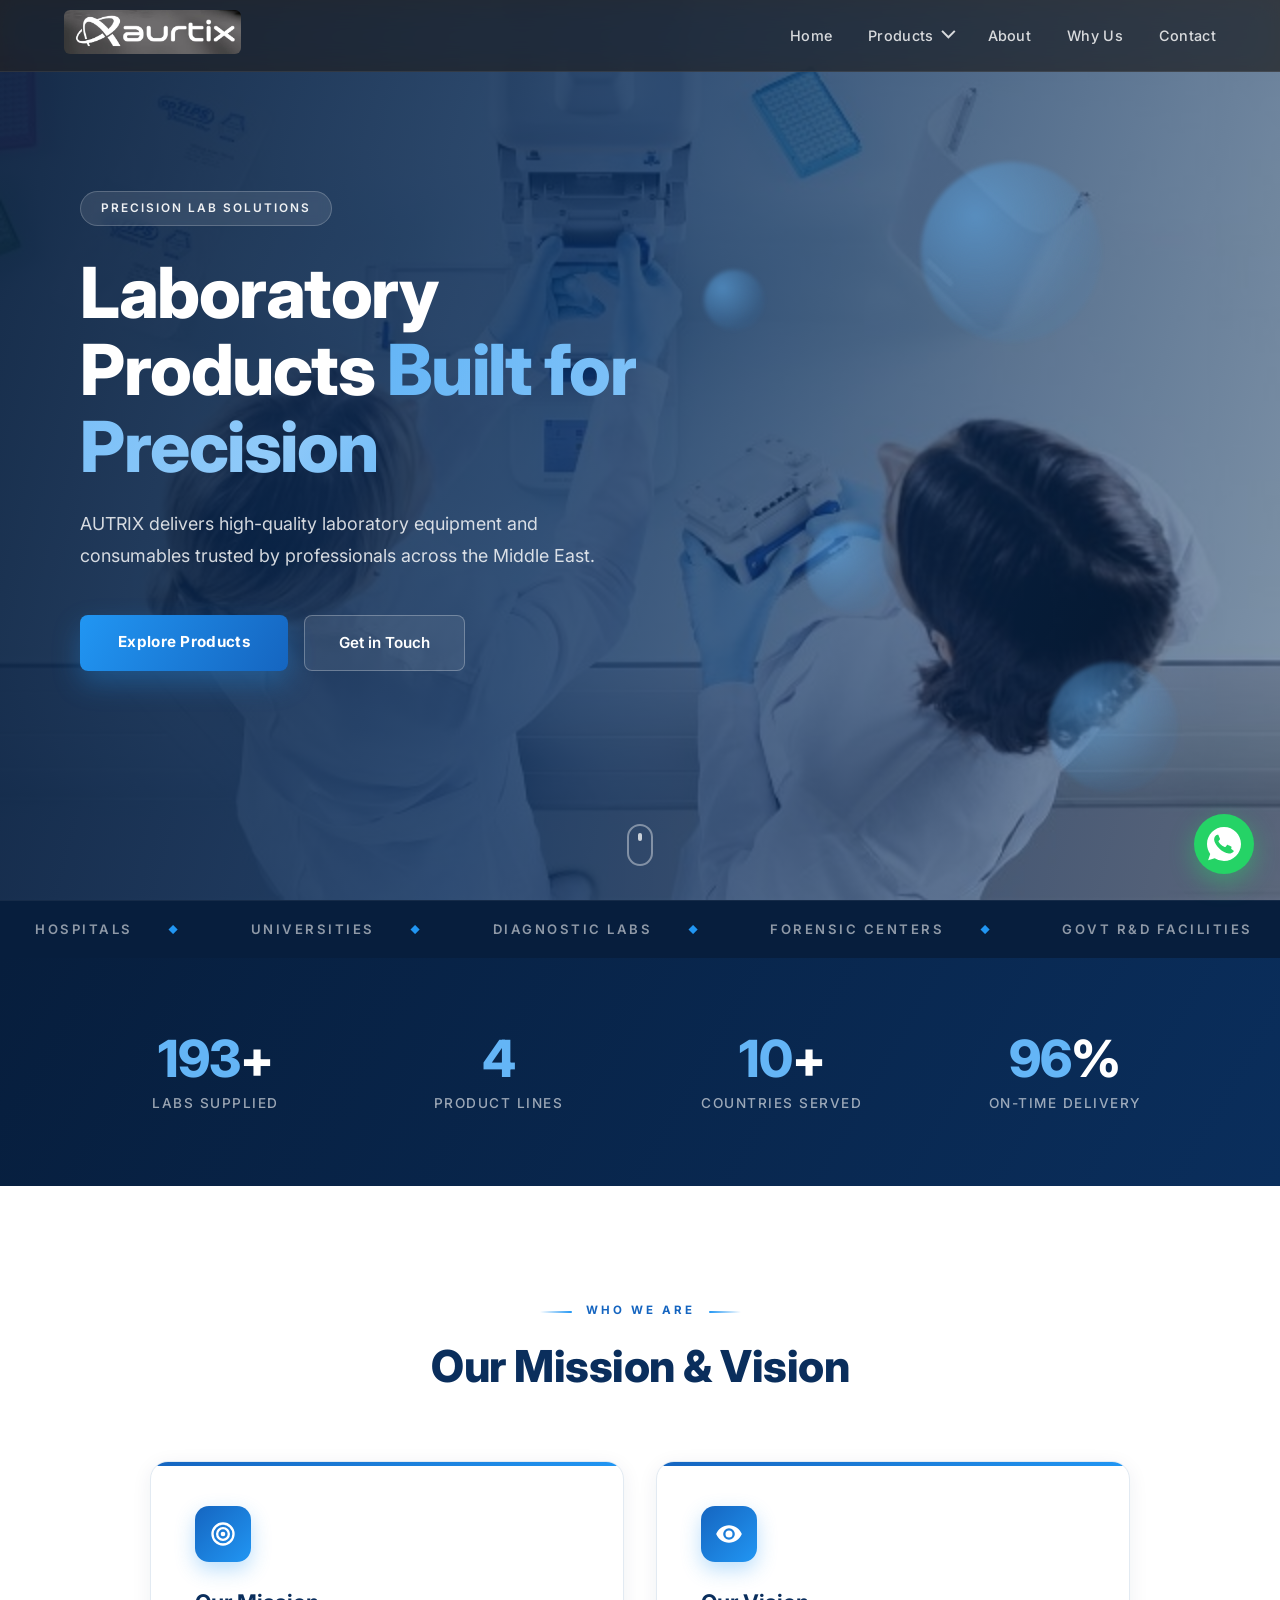
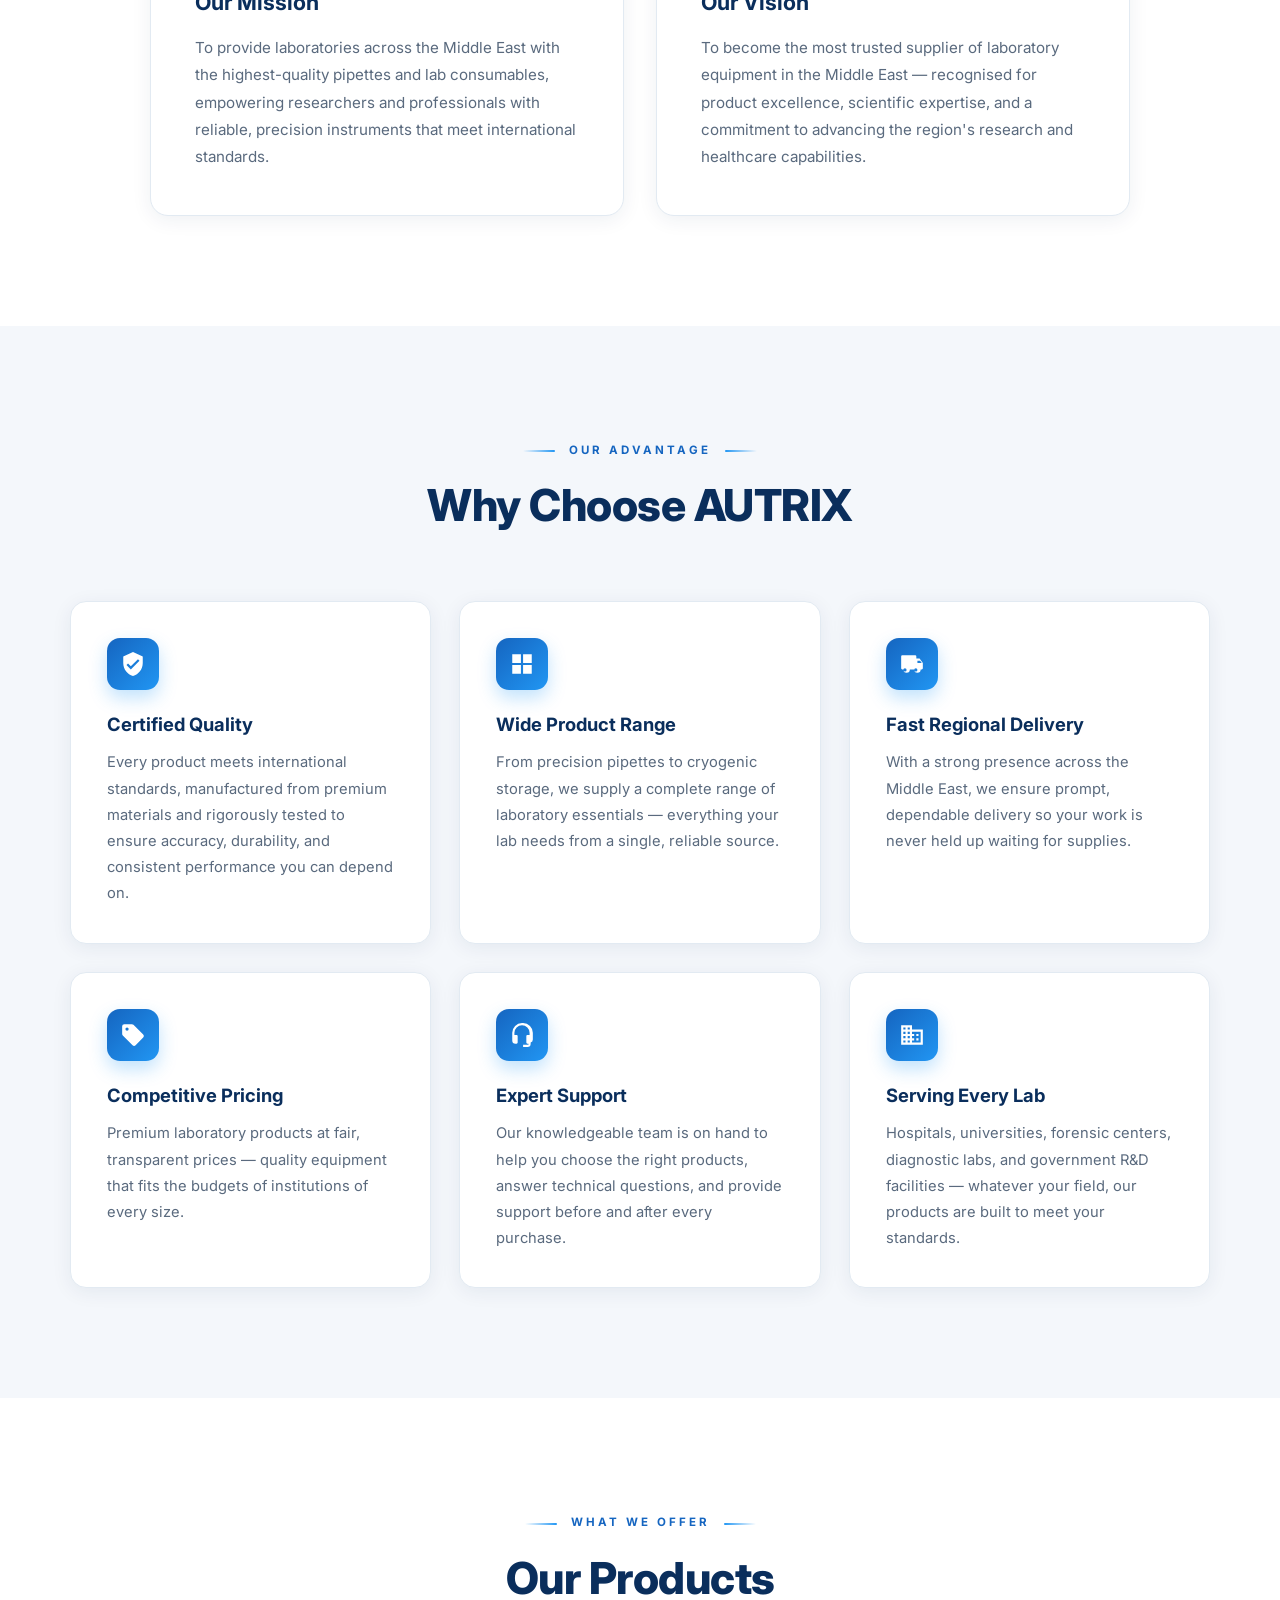
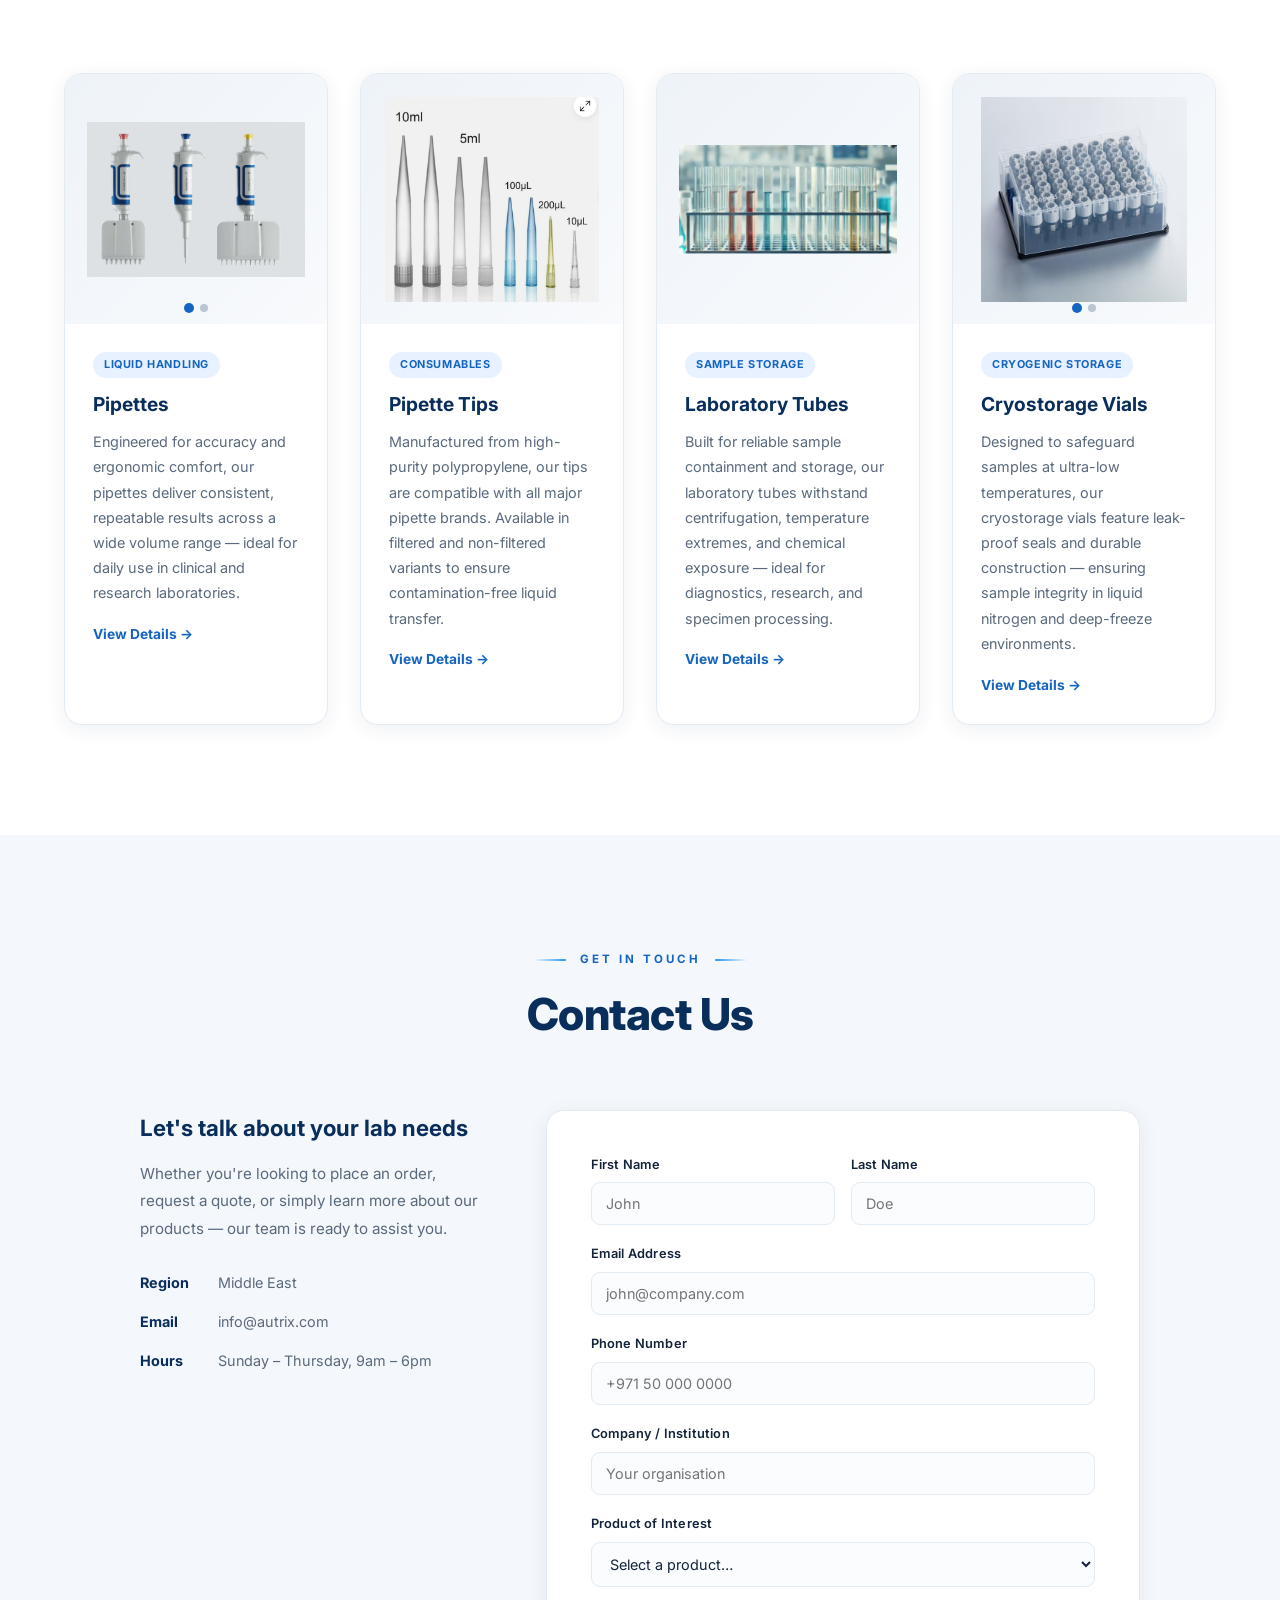
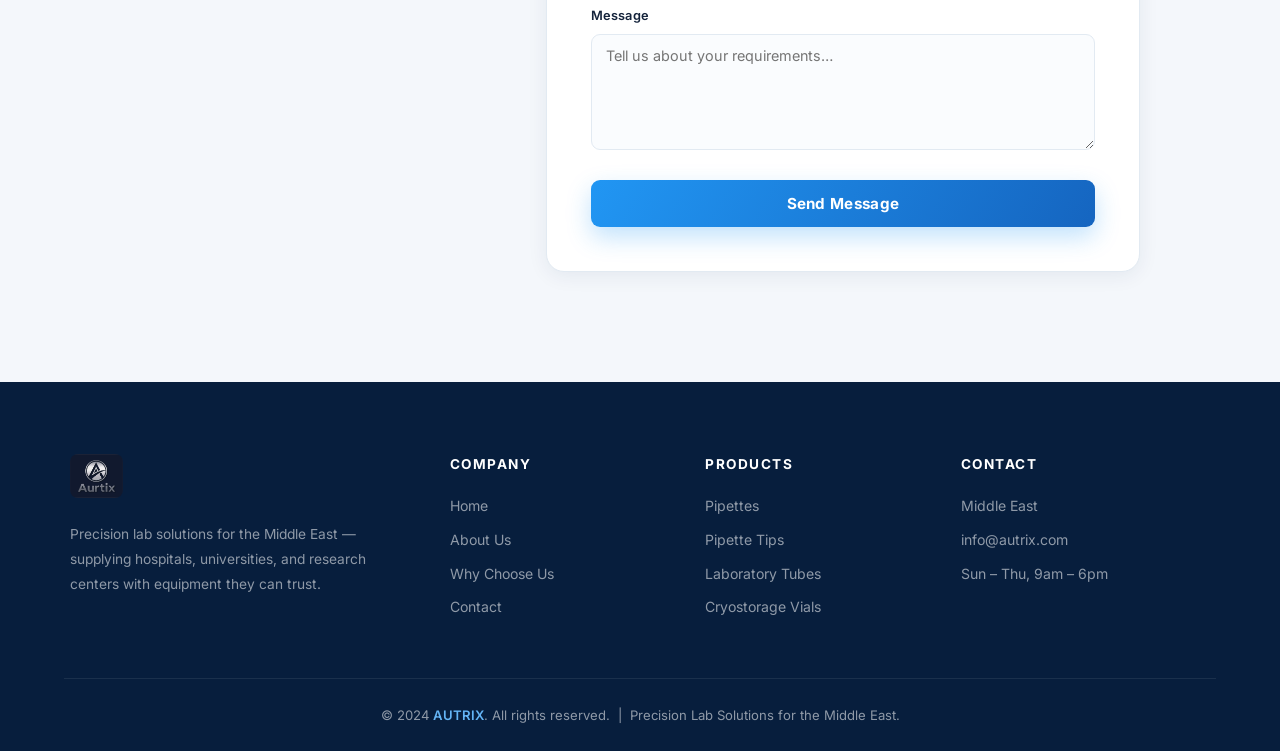
==== commit 5a022eec: "Update animations and styling across pages, add logo Co-Authored-By: Claude Sonnet 5 <noreply@anthro" ====
--- a/index.html
+++ b/index.html
@@ -1,391 +1,605 @@
-<!DOCTYPE html>
+<!doctype html>
 <html lang="en">
-<head>
-    <meta charset="UTF-8">
-    <meta name="viewport" content="width=device-width, initial-scale=1.0">
+  <head>
+    <meta charset="UTF-8" />
+    <meta name="viewport" content="width=device-width, initial-scale=1.0" />
     <title>AUTRIX — Precision Lab Solutions</title>
-    <link rel="preconnect" href="https://fonts.googleapis.com">
-    <link rel="preconnect" href="https://fonts.gstatic.com" crossorigin>
-    <link href="https://fonts.googleapis.com/css2?family=Inter:wght@400;500;600;700;800&display=swap" rel="stylesheet">
-    <link rel="stylesheet" href="css/style.css">
-</head>
-<body>
-
-<!-- ── Navigation ── -->
-<nav id="navbar">
-    <a href="index.html"><img src="images/logo.jpeg" alt="AUTRIX" class="nav-logo"></a>
-    <button class="hamburger" id="hamburger" aria-label="Toggle menu">
+    <link rel="preconnect" href="https://fonts.googleapis.com" />
+    <link rel="preconnect" href="https://fonts.gstatic.com" crossorigin />
+    <link
+      href="https://fonts.googleapis.com/css2?family=Inter:wght@400;500;600;700;800&display=swap"
+      rel="stylesheet"
+    />
+    <link rel="stylesheet" href="css/style.css" />
+  </head>
+  <body>
+    <!-- ── Navigation ── -->
+    <nav id="navbar">
+      <a href="index.html"
+        ><img src="images/autrix_logo.jpeg" alt="AUTRIX" class="nav-logo"
+      /></a>
+      <button class="hamburger" id="hamburger" aria-label="Toggle menu">
         <span></span><span></span><span></span>
-    </button>
-    <ul class="nav-links">
+      </button>
+      <ul class="nav-links">
         <li><a href="#hero">Home</a></li>
+        <li class="has-dropdown">
+          <a href="#products">Products <i class="chevron"></i></a>
+          <ul class="dropdown">
+            <li class="dropdown-group" role="presentation">Liquid Handling</li>
+            <li>
+              <a href="pipette.html">
+                <span class="dd-icon"
+                  ><svg viewBox="0 0 24 24">
+                    <path
+                      d="M11 2h2v3h3v2h-1v4l-2 9h-2l-2-9V7h-1V5h3V2z"
+                    /></svg
+                ></span>
+                <span class="dd-text"
+                  >Pipettes<small>Precision liquid handling</small></span
+                >
+              </a>
+            </li>
+            <li>
+              <a href="tips.html">
+                <span class="dd-icon"
+                  ><svg viewBox="0 0 24 24">
+                    <path d="M9 2h6v4l-2 14-1 2-1-2L9 6V2z" /></svg
+                ></span>
+                <span class="dd-text"
+                  >Pipette Tips<small>Universal-fit consumables</small></span
+                >
+              </a>
+            </li>
+            <li>
+              <a href="tubes.html">
+                <span class="dd-icon"
+                  ><svg viewBox="0 0 24 24">
+                    <path
+                      d="M8 2h8v2h-1v13a3 3 0 0 1-6 0V4H8V2zm3 2v6h2V4h-2z"
+                    /></svg
+                ></span>
+                <span class="dd-text"
+                  >Laboratory Tubes<small
+                    >Sample containment &amp; storage</small
+                  ></span
+                >
+              </a>
+            </li>
+            <li>
+              <a href="cryo-vials.html">
+                <span class="dd-icon"
+                  ><svg viewBox="0 0 24 24">
+                    <path
+                      d="M9 2h6v3h-1v14a2 2 0 0 1-2 2 2 2 0 0 1-2-2V5H9V2zm2 9v8h2v-8h-2z"
+                    /></svg
+                ></span>
+                <span class="dd-text"
+                  >Cryostorage Vials<small
+                    >Ultra-low temperature storage</small
+                  ></span
+                >
+              </a>
+            </li>
+          </ul>
+        </li>
         <li><a href="#mission">About</a></li>
         <li><a href="#why">Why Us</a></li>
-        <li class="has-dropdown">
-            <a href="#products">Products <i class="chevron"></i></a>
-            <ul class="dropdown">
-                <li>
-                    <a href="pipette.html">
-                        <span class="dd-icon"><svg viewBox="0 0 24 24"><path d="M11 2h2v3h3v2h-1v4l-2 9h-2l-2-9V7h-1V5h3V2z"/></svg></span>
-                        <span class="dd-text">Pipettes<small>Precision liquid handling</small></span>
-                    </a>
-                </li>
-                <li>
-                    <a href="tips.html">
-                        <span class="dd-icon"><svg viewBox="0 0 24 24"><path d="M9 2h6v4l-2 14-1 2-1-2L9 6V2z"/></svg></span>
-                        <span class="dd-text">Pipette Tips<small>Universal-fit consumables</small></span>
-                    </a>
-                </li>
-                <li>
-                    <a href="tubes.html">
-                        <span class="dd-icon"><svg viewBox="0 0 24 24"><path d="M8 2h8v2h-1v13a3 3 0 0 1-6 0V4H8V2zm3 2v6h2V4h-2z"/></svg></span>
-                        <span class="dd-text">Laboratory Tubes<small>Sample containment &amp; storage</small></span>
-                    </a>
-                </li>
-                <li>
-                    <a href="cryo-vials.html">
-                        <span class="dd-icon"><svg viewBox="0 0 24 24"><path d="M9 2h6v3h-1v14a2 2 0 0 1-2 2 2 2 0 0 1-2-2V5H9V2zm2 9v8h2v-8h-2z"/></svg></span>
-                        <span class="dd-text">Cryostorage Vials<small>Ultra-low temperature storage</small></span>
-                    </a>
-                </li>
-            </ul>
-        </li>
+
         <li><a href="#contact">Contact</a></li>
-    </ul>
-</nav>
-
-<!-- ── Hero ── -->
-<section id="hero">
-    <div class="hero-bg"></div>
-    <div class="hero-overlay"></div>
-    <div class="orb orb-1"></div>
-    <div class="orb orb-2"></div>
-    <div class="orb orb-3"></div>
-    <div class="orb orb-4"></div>
-    <div class="hero-content">
+      </ul>
+    </nav>
+
+    <!-- ── Hero ── -->
+    <section id="hero">
+      <div class="hero-bg"></div>
+      <div class="hero-overlay"></div>
+      <div class="orb orb-1"></div>
+      <div class="orb orb-2"></div>
+      <div class="orb orb-3"></div>
+      <div class="orb orb-4"></div>
+      <div class="hero-content">
         <div class="hero-badge">Precision Lab Solutions</div>
         <h1>Laboratory Products <span>Built for Precision</span></h1>
-        <p>AUTRIX delivers high-quality laboratory equipment and consumables trusted by professionals across the Middle East.</p>
+        <p>
+          AUTRIX delivers high-quality laboratory equipment and consumables
+          trusted by professionals across the Middle East.
+        </p>
         <div class="hero-actions">
-            <a href="#products" class="btn-primary">Explore Products</a>
-            <a href="#contact" class="btn-ghost">Get in Touch</a>
-        </div>
+          <a href="#products" class="btn-primary">Explore Products</a>
+          <a href="#contact" class="btn-ghost">Get in Touch</a>
+        </div>
+      </div>
+      <div class="scroll-hint" aria-hidden="true"></div>
+    </section>
+
+    <!-- ── Trusted-by marquee ── -->
+    <div class="marquee-strip" aria-hidden="true">
+      <div class="marquee-track">
+        <span>Hospitals</span><span>Universities</span
+        ><span>Diagnostic Labs</span><span>Forensic Centers</span
+        ><span>Govt R&amp;D Facilities</span><span>Medical Centers</span
+        ><span>Research Institutes</span> <span>Hospitals</span
+        ><span>Universities</span><span>Diagnostic Labs</span
+        ><span>Forensic Centers</span><span>Govt R&amp;D Facilities</span
+        ><span>Medical Centers</span><span>Research Institutes</span>
+      </div>
     </div>
-    <div class="scroll-hint" aria-hidden="true"></div>
-</section>
-
-<!-- ── Trusted-by marquee ── -->
-<div class="marquee-strip" aria-hidden="true">
-    <div class="marquee-track">
-        <span>Hospitals</span><span>Universities</span><span>Diagnostic Labs</span><span>Forensic Centers</span><span>Govt R&amp;D Facilities</span><span>Medical Centers</span><span>Research Institutes</span>
-        <span>Hospitals</span><span>Universities</span><span>Diagnostic Labs</span><span>Forensic Centers</span><span>Govt R&amp;D Facilities</span><span>Medical Centers</span><span>Research Institutes</span>
-    </div>
-</div>
-
-<!-- ── Stats ── -->
-<section id="stats">
-    <div class="stats-grid stagger">
+
+    <!-- ── Stats ── -->
+    <section id="stats">
+      <div class="stats-grid stagger">
         <div class="stat reveal">
-            <h3><em data-count="200">0</em>+</h3>
-            <p>Labs Supplied</p>
+          <h3><em data-count="200">0</em>+</h3>
+          <p>Labs Supplied</p>
         </div>
         <div class="stat reveal">
-            <h3><em data-count="4">0</em></h3>
-            <p>Product Lines</p>
+          <h3><em data-count="4">0</em></h3>
+          <p>Product Lines</p>
         </div>
         <div class="stat reveal">
-            <h3><em data-count="10">0</em>+</h3>
-            <p>Countries Served</p>
+          <h3><em data-count="10">0</em>+</h3>
+          <p>Countries Served</p>
         </div>
         <div class="stat reveal">
-            <h3><em data-count="99">0</em>%</h3>
-            <p>On-Time Delivery</p>
-        </div>
-    </div>
-</section>
-
-<!-- ── Mission & Vision ── -->
-<section id="mission">
-    <div class="section-header reveal">
+          <h3><em data-count="99">0</em>%</h3>
+          <p>On-Time Delivery</p>
+        </div>
+      </div>
+    </section>
+
+    <!-- ── Mission & Vision ── -->
+    <section id="mission">
+      <div class="section-header reveal">
         <span class="section-tag">Who We Are</span>
         <h2>Our Mission &amp; Vision</h2>
-    </div>
-    <div class="mv-grid stagger">
+      </div>
+      <div class="mv-grid stagger">
         <div class="mv-card reveal reveal-left">
-            <div class="mv-icon">
-                <svg viewBox="0 0 24 24"><path d="M12 2a10 10 0 1 0 10 10A10 10 0 0 0 12 2zm0 18a8 8 0 1 1 8-8 8 8 0 0 1-8 8zm0-14a6 6 0 1 0 6 6 6 6 0 0 0-6-6zm0 10a4 4 0 1 1 4-4 4 4 0 0 1-4 4zm0-6a2 2 0 1 0 2 2 2 2 0 0 0-2-2z"/></svg>
-            </div>
-            <h3>Our Mission</h3>
-            <p>To provide laboratories across the Middle East with the highest-quality pipettes and lab consumables, empowering researchers and professionals with reliable, precision instruments that meet international standards.</p>
+          <div class="mv-icon">
+            <svg viewBox="0 0 24 24">
+              <path
+                d="M12 2a10 10 0 1 0 10 10A10 10 0 0 0 12 2zm0 18a8 8 0 1 1 8-8 8 8 0 0 1-8 8zm0-14a6 6 0 1 0 6 6 6 6 0 0 0-6-6zm0 10a4 4 0 1 1 4-4 4 4 0 0 1-4 4zm0-6a2 2 0 1 0 2 2 2 2 0 0 0-2-2z"
+              />
+            </svg>
+          </div>
+          <h3>Our Mission</h3>
+          <p>
+            To provide laboratories across the Middle East with the
+            highest-quality pipettes and lab consumables, empowering researchers
+            and professionals with reliable, precision instruments that meet
+            international standards.
+          </p>
         </div>
         <div class="mv-card reveal reveal-right">
-            <div class="mv-icon">
-                <svg viewBox="0 0 24 24"><path d="M12 4.5C7 4.5 2.73 7.61 1 12c1.73 4.39 6 7.5 11 7.5s9.27-3.11 11-7.5c-1.73-4.39-6-7.5-11-7.5zm0 12.5a5 5 0 1 1 5-5 5 5 0 0 1-5 5zm0-8a3 3 0 1 0 3 3 3 3 0 0 0-3-3z"/></svg>
-            </div>
-            <h3>Our Vision</h3>
-            <p>To become the most trusted supplier of laboratory equipment in the Middle East — recognised for product excellence, scientific expertise, and a commitment to advancing the region's research and healthcare capabilities.</p>
-        </div>
-    </div>
-</section>
-
-<!-- ── Why Choose Us ── -->
-<section id="why">
-    <div class="section-header reveal">
+          <div class="mv-icon">
+            <svg viewBox="0 0 24 24">
+              <path
+                d="M12 4.5C7 4.5 2.73 7.61 1 12c1.73 4.39 6 7.5 11 7.5s9.27-3.11 11-7.5c-1.73-4.39-6-7.5-11-7.5zm0 12.5a5 5 0 1 1 5-5 5 5 0 0 1-5 5zm0-8a3 3 0 1 0 3 3 3 3 0 0 0-3-3z"
+              />
+            </svg>
+          </div>
+          <h3>Our Vision</h3>
+          <p>
+            To become the most trusted supplier of laboratory equipment in the
+            Middle East — recognised for product excellence, scientific
+            expertise, and a commitment to advancing the region's research and
+            healthcare capabilities.
+          </p>
+        </div>
+      </div>
+    </section>
+
+    <!-- ── Why Choose Us ── -->
+    <section id="why">
+      <div class="section-header reveal">
         <span class="section-tag">Our Advantage</span>
         <h2>Why Choose AUTRIX</h2>
-    </div>
-    <div class="why-grid stagger">
-
+      </div>
+      <div class="why-grid stagger">
         <div class="why-card reveal">
-            <div class="why-icon">
-                <svg viewBox="0 0 24 24"><path d="M12 1 3 5v6c0 5.55 3.84 10.74 9 12 5.16-1.26 9-6.45 9-12V5l-9-4zm-2 16-4-4 1.41-1.41L10 14.17l6.59-6.59L18 9l-8 8z"/></svg>
-            </div>
-            <h3>Certified Quality</h3>
-            <p>Every product meets international standards, manufactured from premium materials and rigorously tested to ensure accuracy, durability, and consistent performance you can depend on.</p>
+          <div class="why-icon">
+            <svg viewBox="0 0 24 24">
+              <path
+                d="M12 1 3 5v6c0 5.55 3.84 10.74 9 12 5.16-1.26 9-6.45 9-12V5l-9-4zm-2 16-4-4 1.41-1.41L10 14.17l6.59-6.59L18 9l-8 8z"
+              />
+            </svg>
+          </div>
+          <h3>Certified Quality</h3>
+          <p>
+            Every product meets international standards, manufactured from
+            premium materials and rigorously tested to ensure accuracy,
+            durability, and consistent performance you can depend on.
+          </p>
         </div>
 
         <div class="why-card reveal">
-            <div class="why-icon">
-                <svg viewBox="0 0 24 24"><path d="M3 3h8v8H3V3zm10 0h8v8h-8V3zM3 13h8v8H3v-8zm10 0h8v8h-8v-8z"/></svg>
-            </div>
-            <h3>Wide Product Range</h3>
-            <p>From precision pipettes to cryogenic storage, we supply a complete range of laboratory essentials — everything your lab needs from a single, reliable source.</p>
+          <div class="why-icon">
+            <svg viewBox="0 0 24 24">
+              <path
+                d="M3 3h8v8H3V3zm10 0h8v8h-8V3zM3 13h8v8H3v-8zm10 0h8v8h-8v-8z"
+              />
+            </svg>
+          </div>
+          <h3>Wide Product Range</h3>
+          <p>
+            From precision pipettes to cryogenic storage, we supply a complete
+            range of laboratory essentials — everything your lab needs from a
+            single, reliable source.
+          </p>
         </div>
 
         <div class="why-card reveal">
-            <div class="why-icon">
-                <svg viewBox="0 0 24 24"><path d="M3 4a1 1 0 0 0-1 1v11a1 1 0 0 0 1 1h1a3 3 0 0 0 6 0h4a3 3 0 0 0 6 0h1a1 1 0 0 0 1-1v-5l-3-4h-3V5a1 1 0 0 0-1-1H3zm14 5h2.5l1.5 2h-4V9zM7 17.5A1.5 1.5 0 1 1 5.5 16 1.5 1.5 0 0 1 7 17.5zm10 0A1.5 1.5 0 1 1 15.5 16a1.5 1.5 0 0 1 1.5 1.5z"/></svg>
-            </div>
-            <h3>Fast Regional Delivery</h3>
-            <p>With a strong presence across the Middle East, we ensure prompt, dependable delivery so your work is never held up waiting for supplies.</p>
+          <div class="why-icon">
+            <svg viewBox="0 0 24 24">
+              <path
+                d="M3 4a1 1 0 0 0-1 1v11a1 1 0 0 0 1 1h1a3 3 0 0 0 6 0h4a3 3 0 0 0 6 0h1a1 1 0 0 0 1-1v-5l-3-4h-3V5a1 1 0 0 0-1-1H3zm14 5h2.5l1.5 2h-4V9zM7 17.5A1.5 1.5 0 1 1 5.5 16 1.5 1.5 0 0 1 7 17.5zm10 0A1.5 1.5 0 1 1 15.5 16a1.5 1.5 0 0 1 1.5 1.5z"
+              />
+            </svg>
+          </div>
+          <h3>Fast Regional Delivery</h3>
+          <p>
+            With a strong presence across the Middle East, we ensure prompt,
+            dependable delivery so your work is never held up waiting for
+            supplies.
+          </p>
         </div>
 
         <div class="why-card reveal">
-            <div class="why-icon">
-                <svg viewBox="0 0 24 24"><path d="M21.41 11.58 12.41 2.58A2 2 0 0 0 11 2H4a2 2 0 0 0-2 2v7a2 2 0 0 0 .59 1.42l9 9a2 2 0 0 0 2.82 0l7-7a2 2 0 0 0 0-2.84zM6.5 8A1.5 1.5 0 1 1 8 6.5 1.5 1.5 0 0 1 6.5 8z"/></svg>
-            </div>
-            <h3>Competitive Pricing</h3>
-            <p>Premium laboratory products at fair, transparent prices — quality equipment that fits the budgets of institutions of every size.</p>
+          <div class="why-icon">
+            <svg viewBox="0 0 24 24">
+              <path
+                d="M21.41 11.58 12.41 2.58A2 2 0 0 0 11 2H4a2 2 0 0 0-2 2v7a2 2 0 0 0 .59 1.42l9 9a2 2 0 0 0 2.82 0l7-7a2 2 0 0 0 0-2.84zM6.5 8A1.5 1.5 0 1 1 8 6.5 1.5 1.5 0 0 1 6.5 8z"
+              />
+            </svg>
+          </div>
+          <h3>Competitive Pricing</h3>
+          <p>
+            Premium laboratory products at fair, transparent prices — quality
+            equipment that fits the budgets of institutions of every size.
+          </p>
         </div>
 
         <div class="why-card reveal">
-            <div class="why-icon">
-                <svg viewBox="0 0 24 24"><path d="M12 1a9 9 0 0 0-9 9v7a3 3 0 0 0 3 3h1a1 1 0 0 0 1-1v-6a1 1 0 0 0-1-1H5v-2a7 7 0 0 1 14 0v2h-2a1 1 0 0 0-1 1v6a1 1 0 0 0 1 1h1v1h-5v2h4a3 3 0 0 0 3-3v-1a3 3 0 0 0 2-2.83V10a9 9 0 0 0-9-9z"/></svg>
-            </div>
-            <h3>Expert Support</h3>
-            <p>Our knowledgeable team is on hand to help you choose the right products, answer technical questions, and provide support before and after every purchase.</p>
+          <div class="why-icon">
+            <svg viewBox="0 0 24 24">
+              <path
+                d="M12 1a9 9 0 0 0-9 9v7a3 3 0 0 0 3 3h1a1 1 0 0 0 1-1v-6a1 1 0 0 0-1-1H5v-2a7 7 0 0 1 14 0v2h-2a1 1 0 0 0-1 1v6a1 1 0 0 0 1 1h1v1h-5v2h4a3 3 0 0 0 3-3v-1a3 3 0 0 0 2-2.83V10a9 9 0 0 0-9-9z"
+              />
+            </svg>
+          </div>
+          <h3>Expert Support</h3>
+          <p>
+            Our knowledgeable team is on hand to help you choose the right
+            products, answer technical questions, and provide support before and
+            after every purchase.
+          </p>
         </div>
 
         <div class="why-card reveal">
-            <div class="why-icon">
-                <svg viewBox="0 0 24 24"><path d="M12 7V3H2v18h20V7H12zM6 19H4v-2h2v2zm0-4H4v-2h2v2zm0-4H4V9h2v2zm0-4H4V5h2v2zm4 12H8v-2h2v2zm0-4H8v-2h2v2zm0-4H8V9h2v2zm0-4H8V5h2v2zm10 12h-8v-2h2v-2h-2v-2h2v-2h-2V9h8v10zm-2-8h-2v2h2v-2zm0 4h-2v2h2v-2z"/></svg>
-            </div>
-            <h3>Serving Every Lab</h3>
-            <p>Hospitals, universities, forensic centers, diagnostic labs, and government R&amp;D facilities — whatever your field, our products are built to meet your standards.</p>
-        </div>
-
-    </div>
-</section>
-
-<!-- ── Products ── -->
-<section id="products">
-    <div class="section-header reveal">
+          <div class="why-icon">
+            <svg viewBox="0 0 24 24">
+              <path
+                d="M12 7V3H2v18h20V7H12zM6 19H4v-2h2v2zm0-4H4v-2h2v2zm0-4H4V9h2v2zm0-4H4V5h2v2zm4 12H8v-2h2v2zm0-4H8v-2h2v2zm0-4H8V9h2v2zm0-4H8V5h2v2zm10 12h-8v-2h2v-2h-2v-2h2v-2h-2V9h8v10zm-2-8h-2v2h2v-2zm0 4h-2v2h2v-2z"
+              />
+            </svg>
+          </div>
+          <h3>Serving Every Lab</h3>
+          <p>
+            Hospitals, universities, forensic centers, diagnostic labs, and
+            government R&amp;D facilities — whatever your field, our products
+            are built to meet your standards.
+          </p>
+        </div>
+      </div>
+    </section>
+
+    <!-- ── Products ── -->
+    <section id="products">
+      <div class="section-header reveal">
         <span class="section-tag">What We Offer</span>
         <h2>Our Products</h2>
-    </div>
-    <div class="products-grid stagger">
-
+      </div>
+      <div class="products-grid stagger">
         <!-- Pipette -->
         <a class="product-card reveal" href="pipette.html">
-            <div class="carousel" id="c0">
-                <div class="carousel-track">
-                    <div class="carousel-slide"><img src="images/pipette.png" alt="Pipette"></div>
-                    <div class="carousel-slide"><img src="images/pipette_2.png" alt="Pipette view 2"></div>
-                </div>
-                <button class="carousel-btn prev" onclick="event.preventDefault(); moveCarousel('c0',-1)">&#8249;</button>
-                <button class="carousel-btn next" onclick="event.preventDefault(); moveCarousel('c0', 1)">&#8250;</button>
-                <div class="carousel-dots">
-                    <span class="dot active" onclick="event.preventDefault(); goToSlide('c0',0)"></span>
-                    <span class="dot"        onclick="event.preventDefault(); goToSlide('c0',1)"></span>
-                </div>
-            </div>
-            <div class="product-info">
-                <span class="product-tag">Liquid Handling</span>
-                <h3>Pipettes</h3>
-                <p>Engineered for accuracy and ergonomic comfort, our pipettes deliver consistent, repeatable results across a wide volume range — ideal for daily use in clinical and research laboratories.</p>
-                <span class="product-link">View Details &#8594;</span>
-            </div>
+          <div class="carousel" id="c0">
+            <div class="carousel-track">
+              <div class="carousel-slide">
+                <img src="images/pipette.png" alt="Pipette" />
+              </div>
+              <div class="carousel-slide">
+                <img src="images/pipette_2.png" alt="Pipette view 2" />
+              </div>
+            </div>
+            <button
+              class="carousel-btn prev"
+              onclick="
+                event.preventDefault();
+                moveCarousel('c0', -1);
+              "
+            >
+              &#8249;
+            </button>
+            <button
+              class="carousel-btn next"
+              onclick="
+                event.preventDefault();
+                moveCarousel('c0', 1);
+              "
+            >
+              &#8250;
+            </button>
+            <div class="carousel-dots">
+              <span
+                class="dot active"
+                onclick="
+                  event.preventDefault();
+                  goToSlide('c0', 0);
+                "
+              ></span>
+              <span
+                class="dot"
+                onclick="
+                  event.preventDefault();
+                  goToSlide('c0', 1);
+                "
+              ></span>
+            </div>
+          </div>
+          <div class="product-info">
+            <span class="product-tag">Liquid Handling</span>
+            <h3>Pipettes</h3>
+            <p>
+              Engineered for accuracy and ergonomic comfort, our pipettes
+              deliver consistent, repeatable results across a wide volume range
+              — ideal for daily use in clinical and research laboratories.
+            </p>
+            <span class="product-link">View Details &#8594;</span>
+          </div>
         </a>
 
         <!-- Tips -->
         <a class="product-card reveal" href="tips.html">
-            <div class="carousel" id="c1">
-                <div class="carousel-track">
-                    <div class="carousel-slide"><img src="images/tips.jpeg" alt="Pipette Tips"></div>
-                </div>
-            </div>
-            <div class="product-info">
-                <span class="product-tag">Consumables</span>
-                <h3>Pipette Tips</h3>
-                <p>Manufactured from high-purity polypropylene, our tips are compatible with all major pipette brands. Available in filtered and non-filtered variants to ensure contamination-free liquid transfer.</p>
-                <span class="product-link">View Details &#8594;</span>
-            </div>
+          <div class="carousel" id="c1">
+            <div class="carousel-track">
+              <div class="carousel-slide">
+                <img src="images/tips.jpeg" alt="Pipette Tips" />
+              </div>
+            </div>
+          </div>
+          <div class="product-info">
+            <span class="product-tag">Consumables</span>
+            <h3>Pipette Tips</h3>
+            <p>
+              Manufactured from high-purity polypropylene, our tips are
+              compatible with all major pipette brands. Available in filtered
+              and non-filtered variants to ensure contamination-free liquid
+              transfer.
+            </p>
+            <span class="product-link">View Details &#8594;</span>
+          </div>
         </a>
 
         <!-- Tubes -->
         <a class="product-card reveal" href="tubes.html">
-            <div class="carousel" id="c2">
-                <div class="carousel-track">
-                    <div class="carousel-slide"><img src="images/tubes.jpeg" alt="Laboratory Tubes"></div>
-                </div>
-            </div>
-            <div class="product-info">
-                <span class="product-tag">Sample Storage</span>
-                <h3>Laboratory Tubes</h3>
-                <p>Built for reliable sample containment and storage, our laboratory tubes withstand centrifugation, temperature extremes, and chemical exposure — ideal for diagnostics, research, and specimen processing.</p>
-                <span class="product-link">View Details &#8594;</span>
-            </div>
+          <div class="carousel" id="c2">
+            <div class="carousel-track">
+              <div class="carousel-slide">
+                <img src="images/tubes.jpeg" alt="Laboratory Tubes" />
+              </div>
+            </div>
+          </div>
+          <div class="product-info">
+            <span class="product-tag">Sample Storage</span>
+            <h3>Laboratory Tubes</h3>
+            <p>
+              Built for reliable sample containment and storage, our laboratory
+              tubes withstand centrifugation, temperature extremes, and chemical
+              exposure — ideal for diagnostics, research, and specimen
+              processing.
+            </p>
+            <span class="product-link">View Details &#8594;</span>
+          </div>
         </a>
 
         <!-- Cryostorage Vials -->
         <a class="product-card reveal" href="cryo-vials.html">
-            <div class="carousel" id="c3">
-                <div class="carousel-track">
-                    <div class="carousel-slide"><img src="images/cryo_vial.avif" alt="Cryostorage Vials"></div>
-                    <div class="carousel-slide"><img src="images/cryo_vials_2.jpg" alt="Cryostorage Vials view 2"></div>
-                </div>
-                <button class="carousel-btn prev" onclick="event.preventDefault(); moveCarousel('c3',-1)">&#8249;</button>
-                <button class="carousel-btn next" onclick="event.preventDefault(); moveCarousel('c3', 1)">&#8250;</button>
-                <div class="carousel-dots">
-                    <span class="dot active" onclick="event.preventDefault(); goToSlide('c3',0)"></span>
-                    <span class="dot"        onclick="event.preventDefault(); goToSlide('c3',1)"></span>
-                </div>
-            </div>
-            <div class="product-info">
-                <span class="product-tag">Cryogenic Storage</span>
-                <h3>Cryostorage Vials</h3>
-                <p>Designed to safeguard samples at ultra-low temperatures, our cryostorage vials feature leak-proof seals and durable construction — ensuring sample integrity in liquid nitrogen and deep-freeze environments.</p>
-                <span class="product-link">View Details &#8594;</span>
-            </div>
+          <div class="carousel" id="c3">
+            <div class="carousel-track">
+              <div class="carousel-slide">
+                <img src="images/cryo_vial.avif" alt="Cryostorage Vials" />
+              </div>
+              <div class="carousel-slide">
+                <img
+                  src="images/cryo_vials_2.jpg"
+                  alt="Cryostorage Vials view 2"
+                />
+              </div>
+            </div>
+            <button
+              class="carousel-btn prev"
+              onclick="
+                event.preventDefault();
+                moveCarousel('c3', -1);
+              "
+            >
+              &#8249;
+            </button>
+            <button
+              class="carousel-btn next"
+              onclick="
+                event.preventDefault();
+                moveCarousel('c3', 1);
+              "
+            >
+              &#8250;
+            </button>
+            <div class="carousel-dots">
+              <span
+                class="dot active"
+                onclick="
+                  event.preventDefault();
+                  goToSlide('c3', 0);
+                "
+              ></span>
+              <span
+                class="dot"
+                onclick="
+                  event.preventDefault();
+                  goToSlide('c3', 1);
+                "
+              ></span>
+            </div>
+          </div>
+          <div class="product-info">
+            <span class="product-tag">Cryogenic Storage</span>
+            <h3>Cryostorage Vials</h3>
+            <p>
+              Designed to safeguard samples at ultra-low temperatures, our
+              cryostorage vials feature leak-proof seals and durable
+              construction — ensuring sample integrity in liquid nitrogen and
+              deep-freeze environments.
+            </p>
+            <span class="product-link">View Details &#8594;</span>
+          </div>
         </a>
-
-    </div>
-</section>
-
-<!-- ── Contact ── -->
-<section id="contact">
-    <div class="section-header reveal">
+      </div>
+    </section>
+
+    <!-- ── Contact ── -->
+    <section id="contact">
+      <div class="section-header reveal">
         <span class="section-tag">Get In Touch</span>
         <h2>Contact Us</h2>
-    </div>
-    <div class="contact-wrapper">
+      </div>
+      <div class="contact-wrapper">
         <div class="contact-info reveal reveal-left">
-            <h3>Let's talk about your lab needs</h3>
-            <p>Whether you're looking to place an order, request a quote, or simply learn more about our products — our team is ready to assist you.</p>
-            <div class="contact-detail">
-                <span class="label">Region</span>
-                <span>Middle East</span>
-            </div>
-            <div class="contact-detail">
-                <span class="label">Email</span>
-                <span>info@autrix.com</span>
-            </div>
-            <div class="contact-detail">
-                <span class="label">Hours</span>
-                <span>Sunday – Thursday, 9am – 6pm</span>
-            </div>
+          <h3>Let's talk about your lab needs</h3>
+          <p>
+            Whether you're looking to place an order, request a quote, or simply
+            learn more about our products — our team is ready to assist you.
+          </p>
+          <div class="contact-detail">
+            <span class="label">Region</span>
+            <span>Middle East</span>
+          </div>
+          <div class="contact-detail">
+            <span class="label">Email</span>
+            <span>info@autrix.com</span>
+          </div>
+          <div class="contact-detail">
+            <span class="label">Hours</span>
+            <span>Sunday – Thursday, 9am – 6pm</span>
+          </div>
         </div>
         <div class="contact-form reveal reveal-right">
-            <div class="form-row">
-                <div class="form-group">
-                    <label for="fname">First Name</label>
-                    <input type="text" id="fname" placeholder="John">
-                </div>
-                <div class="form-group">
-                    <label for="lname">Last Name</label>
-                    <input type="text" id="lname" placeholder="Doe">
-                </div>
-            </div>
+          <div class="form-row">
             <div class="form-group">
-                <label for="email">Email Address</label>
-                <input type="email" id="email" placeholder="john@company.com">
+              <label for="fname">First Name</label>
+              <input type="text" id="fname" placeholder="John" />
             </div>
             <div class="form-group">
-                <label for="phone">Phone Number</label>
-                <input type="tel" id="phone" placeholder="+971 50 000 0000">
-            </div>
-            <div class="form-group">
-                <label for="company">Company / Institution</label>
-                <input type="text" id="company" placeholder="Your organisation">
-            </div>
-            <div class="form-group">
-                <label for="product">Product of Interest</label>
-                <select id="product">
-                    <option value="">Select a product…</option>
-                    <option>Pipette</option>
-                    <option>Tips</option>
-                    <option>Tubes</option>
-                    <option>Cryostorage Vials</option>
-                    <option>General Inquiry</option>
-                </select>
-            </div>
-            <div class="form-group">
-                <label for="message">Message</label>
-                <textarea id="message" placeholder="Tell us about your requirements…"></textarea>
-            </div>
-            <button class="btn-submit" type="button">Send Message</button>
-        </div>
-    </div>
-</section>
-
-<!-- ── Footer ── -->
-<footer>
-    <div class="footer-grid">
+              <label for="lname">Last Name</label>
+              <input type="text" id="lname" placeholder="Doe" />
+            </div>
+          </div>
+          <div class="form-group">
+            <label for="email">Email Address</label>
+            <input type="email" id="email" placeholder="john@company.com" />
+          </div>
+          <div class="form-group">
+            <label for="phone">Phone Number</label>
+            <input type="tel" id="phone" placeholder="+971 50 000 0000" />
+          </div>
+          <div class="form-group">
+            <label for="company">Company / Institution</label>
+            <input type="text" id="company" placeholder="Your organisation" />
+          </div>
+          <div class="form-group">
+            <label for="product">Product of Interest</label>
+            <select id="product">
+              <option value="">Select a product…</option>
+              <option>Pipette</option>
+              <option>Tips</option>
+              <option>Tubes</option>
+              <option>Cryostorage Vials</option>
+              <option>General Inquiry</option>
+            </select>
+          </div>
+          <div class="form-group">
+            <label for="message">Message</label>
+            <textarea
+              id="message"
+              placeholder="Tell us about your requirements…"
+            ></textarea>
+          </div>
+          <button class="btn-submit" type="button">Send Message</button>
+        </div>
+      </div>
+    </section>
+
+    <!-- ── Footer ── -->
+    <footer>
+      <div class="footer-grid">
         <div class="footer-brand">
-            <img src="images/logo.jpeg" alt="AUTRIX">
-            <p>Precision lab solutions for the Middle East — supplying hospitals, universities, and research centers with equipment they can trust.</p>
+          <img src="images/logo.jpeg" alt="AUTRIX" />
+          <p>
+            Precision lab solutions for the Middle East — supplying hospitals,
+            universities, and research centers with equipment they can trust.
+          </p>
         </div>
         <div class="footer-col">
-            <h4>Company</h4>
-            <ul>
-                <li><a href="#hero">Home</a></li>
-                <li><a href="#mission">About Us</a></li>
-                <li><a href="#why">Why Choose Us</a></li>
-                <li><a href="#contact">Contact</a></li>
-            </ul>
+          <h4>Company</h4>
+          <ul>
+            <li><a href="#hero">Home</a></li>
+            <li><a href="#mission">About Us</a></li>
+            <li><a href="#why">Why Choose Us</a></li>
+            <li><a href="#contact">Contact</a></li>
+          </ul>
         </div>
         <div class="footer-col">
-            <h4>Products</h4>
-            <ul>
-                <li><a href="pipette.html">Pipettes</a></li>
-                <li><a href="tips.html">Pipette Tips</a></li>
-                <li><a href="tubes.html">Laboratory Tubes</a></li>
-                <li><a href="cryo-vials.html">Cryostorage Vials</a></li>
-            </ul>
+          <h4>Products</h4>
+          <ul>
+            <li><a href="pipette.html">Pipettes</a></li>
+            <li><a href="tips.html">Pipette Tips</a></li>
+            <li><a href="tubes.html">Laboratory Tubes</a></li>
+            <li><a href="cryo-vials.html">Cryostorage Vials</a></li>
+          </ul>
         </div>
         <div class="footer-col">
-            <h4>Contact</h4>
-            <ul>
-                <li>Middle East</li>
-                <li>info@autrix.com</li>
-                <li>Sun – Thu, 9am – 6pm</li>
-            </ul>
-        </div>
-    </div>
-    <div class="footer-bottom">
-        <p>&copy; 2024 <span>AUTRIX</span>. All rights reserved. &nbsp;|&nbsp; Precision Lab Solutions for the Middle East.</p>
-    </div>
-</footer>
-
-<!-- ── WhatsApp Floating Button ── -->
-<a href="https://wa.me/971567278715" target="_blank" rel="noopener" class="whatsapp-float" aria-label="Chat with us on WhatsApp">
-    <span class="wa-tooltip">Chat with the founder</span>
-    <svg viewBox="0 0 32 32" xmlns="http://www.w3.org/2000/svg">
-        <path d="M16.004 0h-.008C7.174 0 0 7.176 0 16c0 3.498 1.13 6.74 3.05 9.37L1.05 31.34l6.18-1.976A15.9 15.9 0 0 0 16.004 32C24.826 32 32 24.822 32 16S24.826 0 16.004 0zm9.318 22.594c-.386 1.09-1.92 1.994-3.142 2.258-.836.178-1.928.32-5.604-1.204-4.7-1.948-7.726-6.724-7.962-7.034-.226-.31-1.9-2.53-1.9-4.826 0-2.296 1.166-3.424 1.636-3.904.386-.394.846-.574 1.328-.574.156 0 .296.008.422.014.382.016.574.038.826.64.314.756 1.078 2.652 1.17 2.846.094.194.188.456.056.766-.124.32-.234.46-.444.708-.21.248-.41.438-.62.704-.192.232-.408.482-.166.898.242.408 1.076 1.772 2.31 2.87 1.592 1.418 2.886 1.87 3.346 2.062.342.142.75.108 1.002-.16.32-.342.714-.91 1.116-1.47.286-.4.648-.45.99-.32.348.124 2.206 1.04 2.586 1.23.38.19.632.282.726.44.092.158.092.91-.294 2z"/>
-    </svg>
-</a>
-
-<script src="js/main.js"></script>
-
-</body>
+          <h4>Contact</h4>
+          <ul>
+            <li>Middle East</li>
+            <li>info@autrix.com</li>
+            <li>Sun – Thu, 9am – 6pm</li>
+          </ul>
+        </div>
+      </div>
+      <div class="footer-bottom">
+        <p>
+          &copy; 2024 <span>AUTRIX</span>. All rights reserved. &nbsp;|&nbsp;
+          Precision Lab Solutions for the Middle East.
+        </p>
+      </div>
+    </footer>
+
+    <!-- ── WhatsApp Floating Button ── -->
+    <a
+      href="https://wa.me/971567278715"
+      target="_blank"
+      rel="noopener"
+      class="whatsapp-float"
+      aria-label="Chat with us on WhatsApp"
+    >
+      <span class="wa-tooltip">Chat with the founder</span>
+      <svg viewBox="0 0 32 32" xmlns="http://www.w3.org/2000/svg">
+        <path
+          d="M16.004 0h-.008C7.174 0 0 7.176 0 16c0 3.498 1.13 6.74 3.05 9.37L1.05 31.34l6.18-1.976A15.9 15.9 0 0 0 16.004 32C24.826 32 32 24.822 32 16S24.826 0 16.004 0zm9.318 22.594c-.386 1.09-1.92 1.994-3.142 2.258-.836.178-1.928.32-5.604-1.204-4.7-1.948-7.726-6.724-7.962-7.034-.226-.31-1.9-2.53-1.9-4.826 0-2.296 1.166-3.424 1.636-3.904.386-.394.846-.574 1.328-.574.156 0 .296.008.422.014.382.016.574.038.826.64.314.756 1.078 2.652 1.17 2.846.094.194.188.456.056.766-.124.32-.234.46-.444.708-.21.248-.41.438-.62.704-.192.232-.408.482-.166.898.242.408 1.076 1.772 2.31 2.87 1.592 1.418 2.886 1.87 3.346 2.062.342.142.75.108 1.002-.16.32-.342.714-.91 1.116-1.47.286-.4.648-.45.99-.32.348.124 2.206 1.04 2.586 1.23.38.19.632.282.726.44.092.158.092.91-.294 2z"
+        />
+      </svg>
+    </a>
+
+    <script src="js/main.js"></script>
+  </body>
 </html>
--- a/css/style.css
+++ b/css/style.css
@@ -95,7 +95,7 @@
     position: fixed;
     top: 0;
     width: 100%;
-    background: rgba(7,30,61,0.72);
+    background: rgba(35,34,34,0.75);
     backdrop-filter: saturate(180%) blur(14px);
     -webkit-backdrop-filter: saturate(180%) blur(14px);
     z-index: 1000;
@@ -110,13 +110,14 @@
 }
 
 nav.scrolled {
-    background: rgba(7,30,61,0.95);
+    background: rgba(24,23,23,0.96);
     height: 64px;
 }
 
 .nav-logo {
     height: 44px;
     object-fit: contain;
+    border-radius: 6px;
 }
 
 .nav-links {
@@ -180,7 +181,7 @@
     left: 50%;
     transform: translateX(-50%) translateY(12px);
     min-width: 240px;
-    background: rgba(10,30,61,0.97);
+    background: rgba(24,23,23,0.97);
     backdrop-filter: blur(18px);
     -webkit-backdrop-filter: blur(18px);
     border: 1px solid rgba(255,255,255,0.1);
@@ -206,7 +207,7 @@
     top: -6px; left: 50%;
     transform: translateX(-50%) rotate(45deg);
     width: 12px; height: 12px;
-    background: rgba(10,30,61,0.97);
+    background: rgba(24,23,23,0.97);
     border-left: 1px solid rgba(255,255,255,0.1);
     border-top: 1px solid rgba(255,255,255,0.1);
 }
@@ -254,6 +255,17 @@
     font-size: 0.7rem;
     color: rgba(255,255,255,0.45);
     font-weight: 400;
+}
+
+.dropdown-group {
+    padding: 10px 14px 4px;
+    font-size: 0.68rem;
+    font-weight: 700;
+    letter-spacing: 1.5px;
+    text-transform: uppercase;
+    color: rgba(255,255,255,0.4);
+    pointer-events: none;
+    user-select: none;
 }
 
 /* Hamburger */
@@ -1517,7 +1529,7 @@
         right: 0;
         height: 100vh;
         width: min(320px, 82vw);
-        background: rgba(7,30,61,0.98);
+        background: rgba(22,21,21,0.98);
         backdrop-filter: blur(18px);
         flex-direction: column;
         align-items: flex-start;
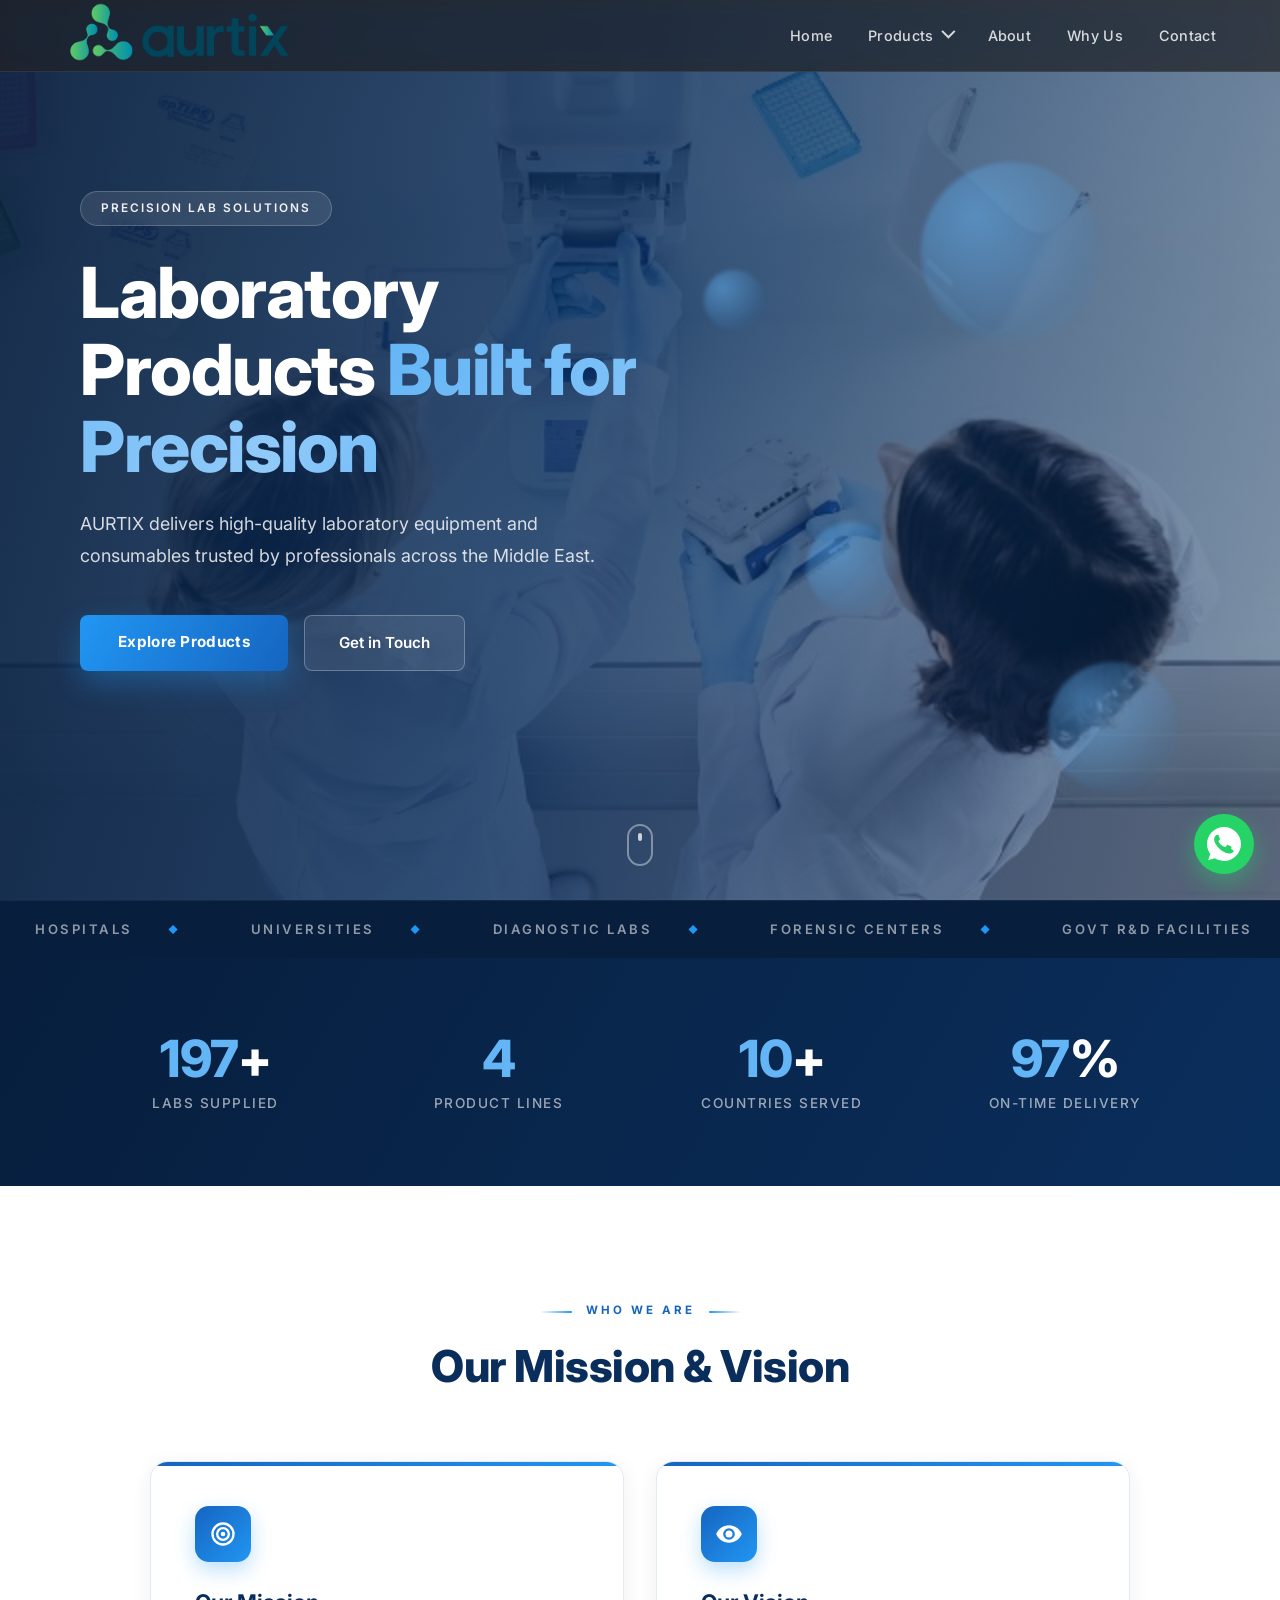
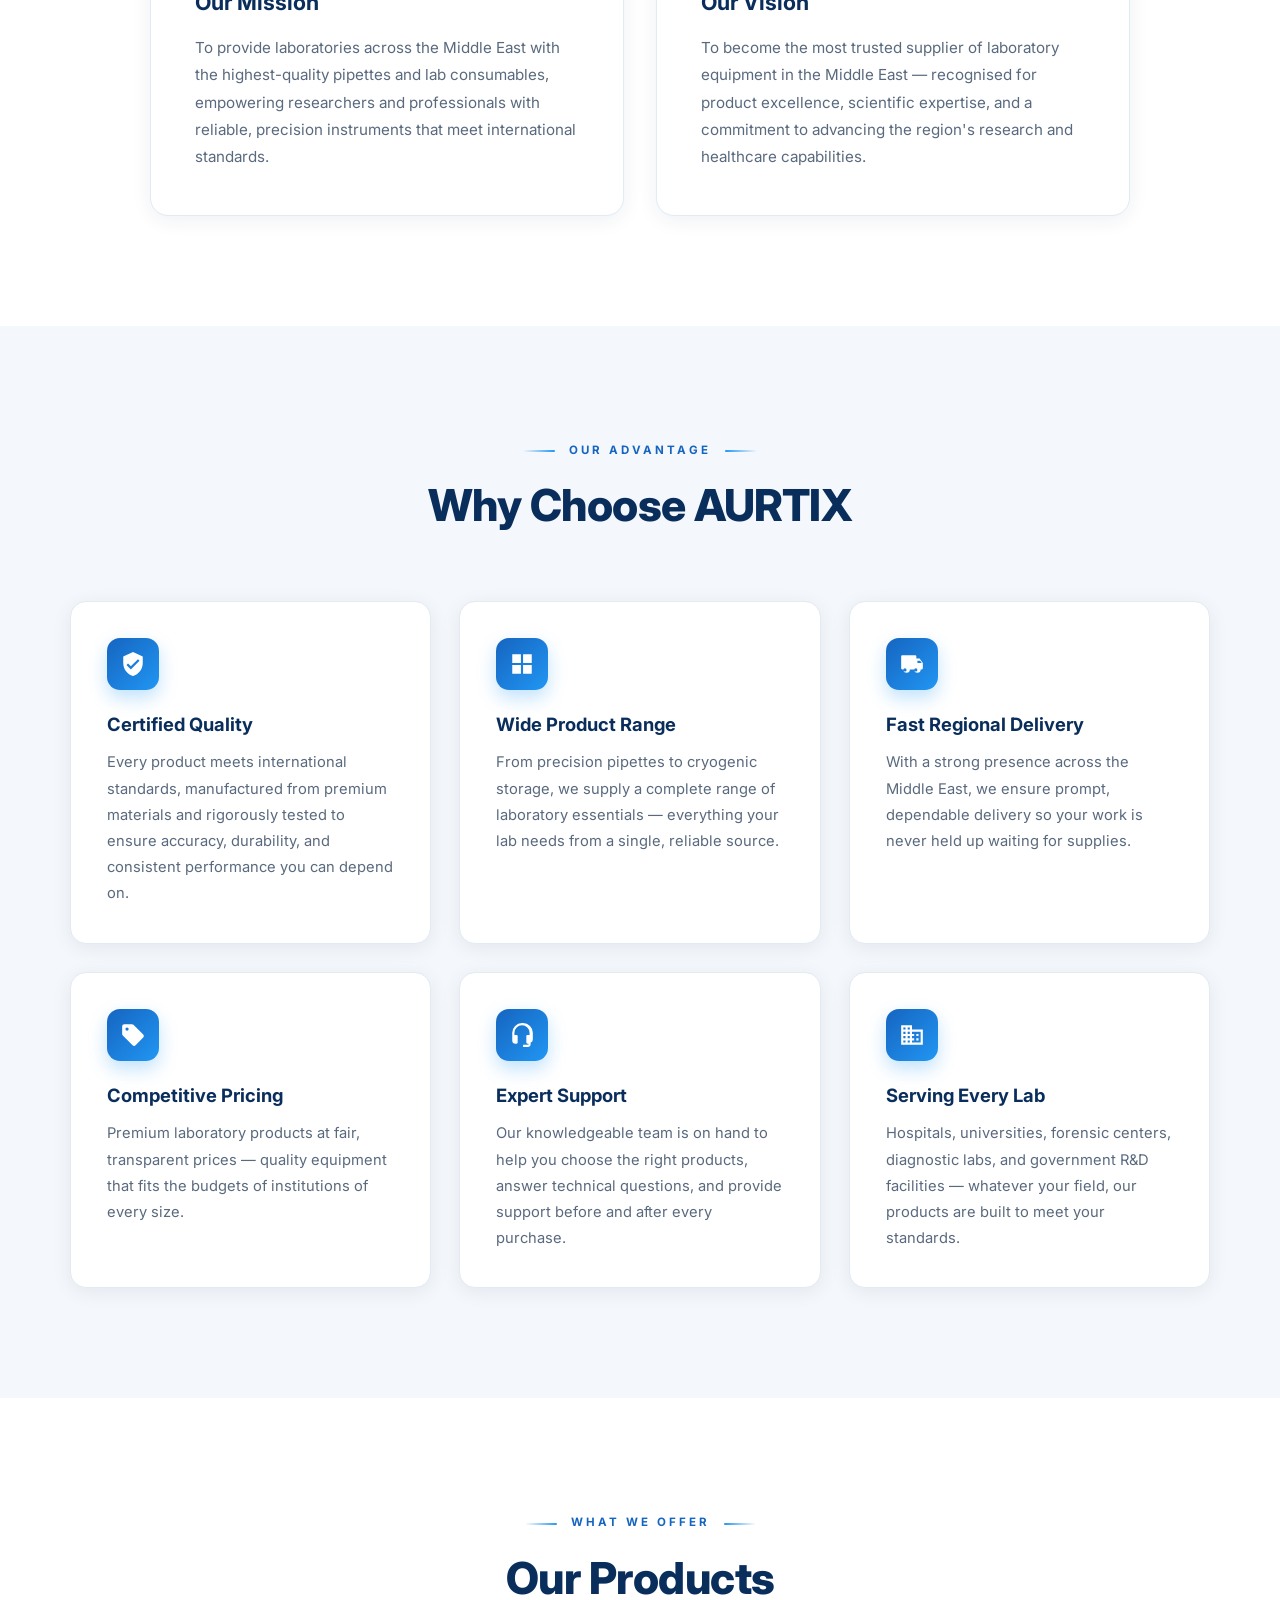
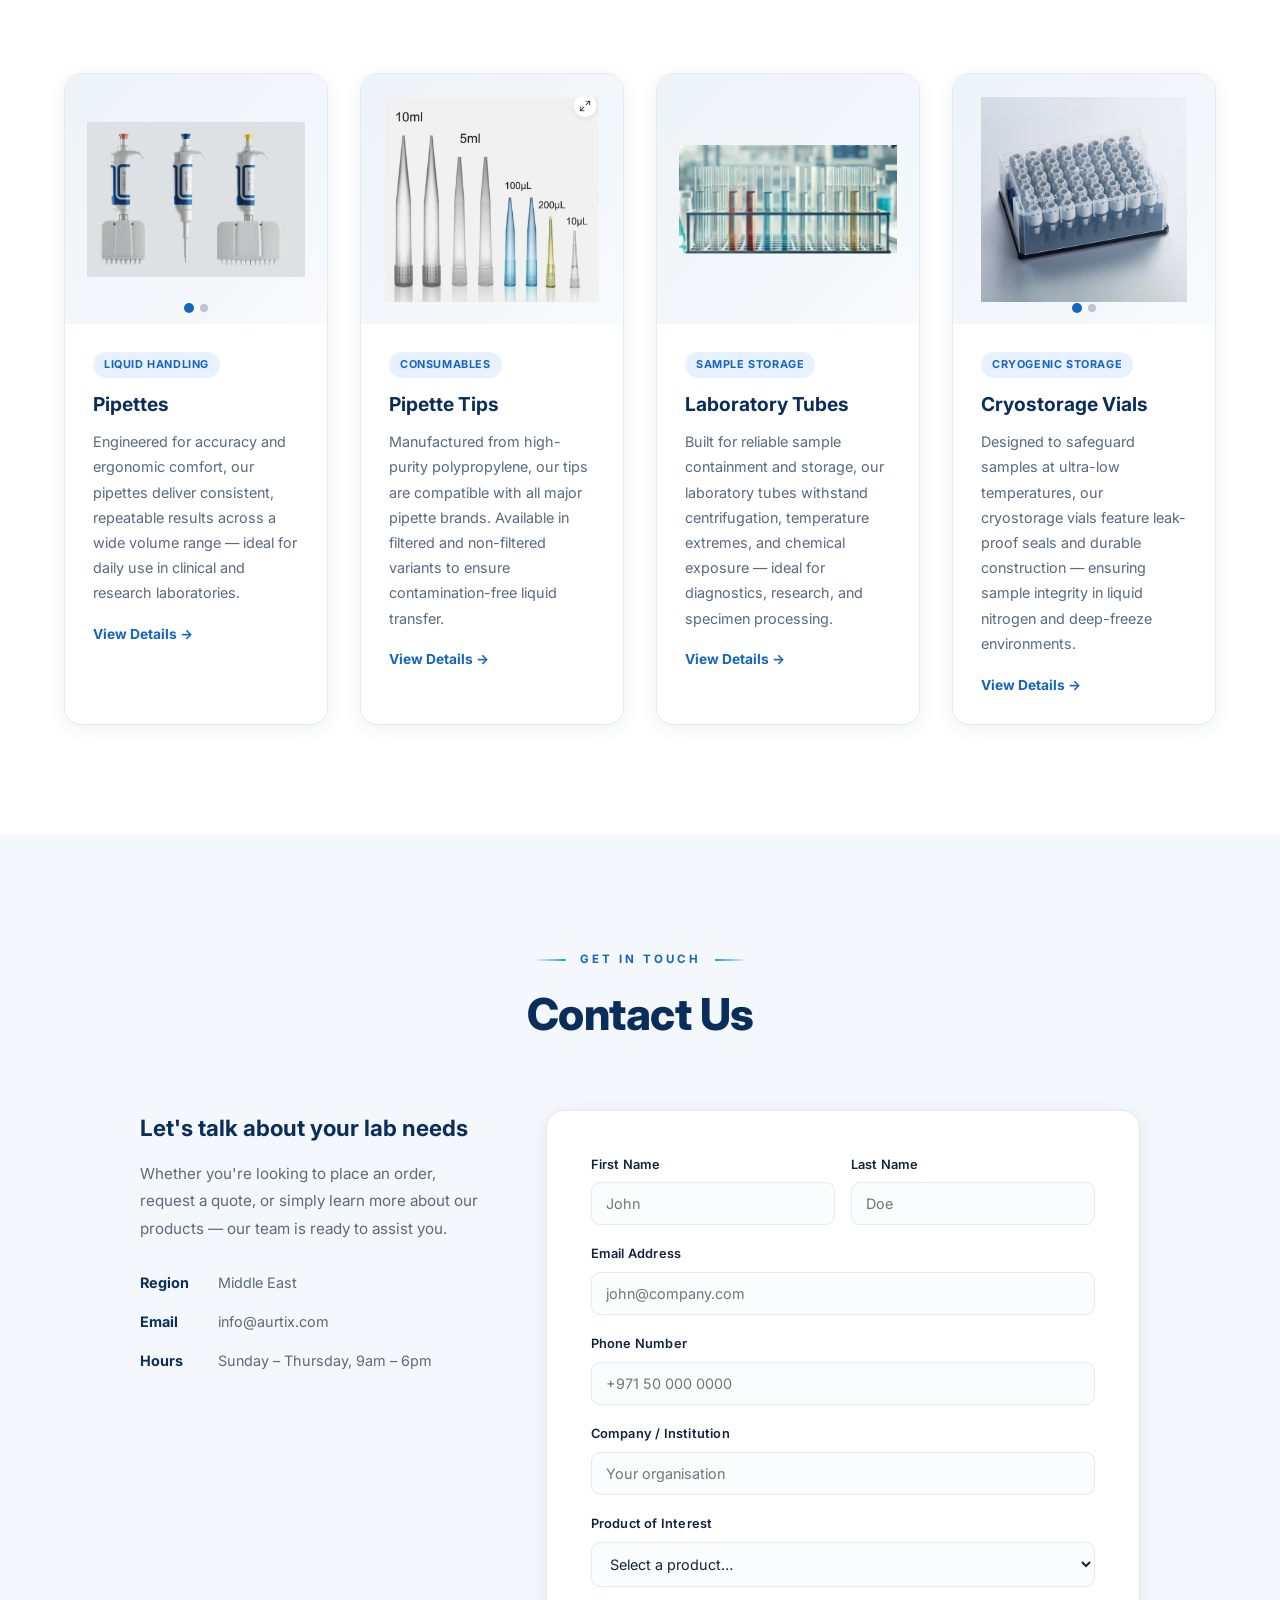
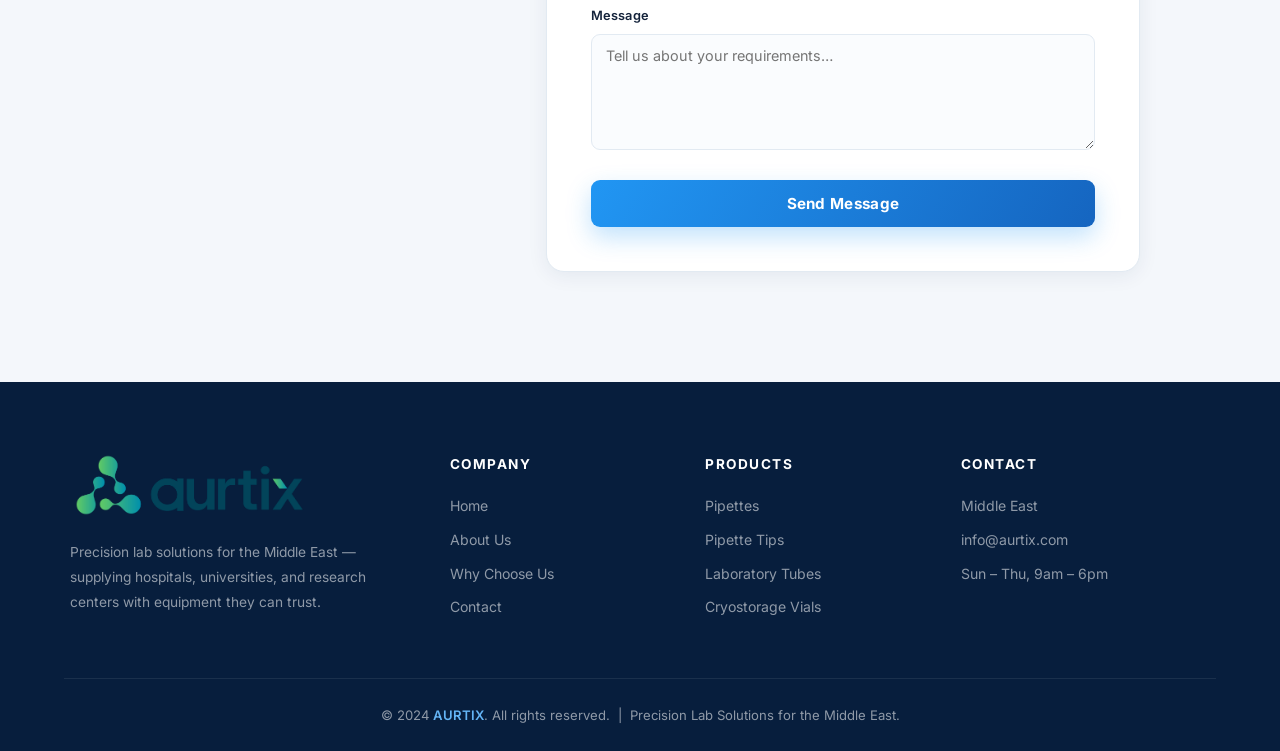
==== commit 05e1e424: "logo change" ====
--- a/index.html
+++ b/index.html
@@ -3,7 +3,7 @@
   <head>
     <meta charset="UTF-8" />
     <meta name="viewport" content="width=device-width, initial-scale=1.0" />
-    <title>AUTRIX — Precision Lab Solutions</title>
+    <title>AURTIX — Precision Lab Solutions</title>
     <link rel="preconnect" href="https://fonts.googleapis.com" />
     <link rel="preconnect" href="https://fonts.gstatic.com" crossorigin />
     <link
@@ -16,7 +16,7 @@
     <!-- ── Navigation ── -->
     <nav id="navbar">
       <a href="index.html"
-        ><img src="images/autrix_logo.jpeg" alt="AUTRIX" class="nav-logo"
+        ><img src="images/aurtix_logo_final.png" alt="AURTIX" class="nav-logo"
       /></a>
       <button class="hamburger" id="hamburger" aria-label="Toggle menu">
         <span></span><span></span><span></span>
@@ -102,7 +102,7 @@
         <div class="hero-badge">Precision Lab Solutions</div>
         <h1>Laboratory Products <span>Built for Precision</span></h1>
         <p>
-          AUTRIX delivers high-quality laboratory equipment and consumables
+          AURTIX delivers high-quality laboratory equipment and consumables
           trusted by professionals across the Middle East.
         </p>
         <div class="hero-actions">
@@ -194,7 +194,7 @@
     <section id="why">
       <div class="section-header reveal">
         <span class="section-tag">Our Advantage</span>
-        <h2>Why Choose AUTRIX</h2>
+        <h2>Why Choose AURTIX</h2>
       </div>
       <div class="why-grid stagger">
         <div class="why-card reveal">
@@ -486,7 +486,7 @@
           </div>
           <div class="contact-detail">
             <span class="label">Email</span>
-            <span>info@autrix.com</span>
+            <span>info@aurtix.com</span>
           </div>
           <div class="contact-detail">
             <span class="label">Hours</span>
@@ -543,7 +543,7 @@
     <footer>
       <div class="footer-grid">
         <div class="footer-brand">
-          <img src="images/logo.jpeg" alt="AUTRIX" />
+          <img src="images/aurtix_logo_final.png" alt="AURTIX" />
           <p>
             Precision lab solutions for the Middle East — supplying hospitals,
             universities, and research centers with equipment they can trust.
@@ -571,14 +571,14 @@
           <h4>Contact</h4>
           <ul>
             <li>Middle East</li>
-            <li>info@autrix.com</li>
+            <li>info@aurtix.com</li>
             <li>Sun – Thu, 9am – 6pm</li>
           </ul>
         </div>
       </div>
       <div class="footer-bottom">
         <p>
-          &copy; 2024 <span>AUTRIX</span>. All rights reserved. &nbsp;|&nbsp;
+          &copy; 2024 <span>AURTIX</span>. All rights reserved. &nbsp;|&nbsp;
           Precision Lab Solutions for the Middle East.
         </p>
       </div>
--- a/css/style.css
+++ b/css/style.css
@@ -1,5 +1,5 @@
 /* ═══════════════════════════════════════════
-   AUTRIX — Shared Stylesheet
+   AURTIX — Shared Stylesheet
    ═══════════════════════════════════════════ */
 
 * {
@@ -115,9 +115,8 @@
 }
 
 .nav-logo {
-    height: 44px;
+    height: 60px;
     object-fit: contain;
-    border-radius: 6px;
 }
 
 .nav-links {
@@ -1063,9 +1062,8 @@
 }
 
 .footer-brand img {
-    height: 44px;
+    height: 62px;
     margin-bottom: 1.1rem;
-    border-radius: 8px;
 }
 
 .footer-brand p {
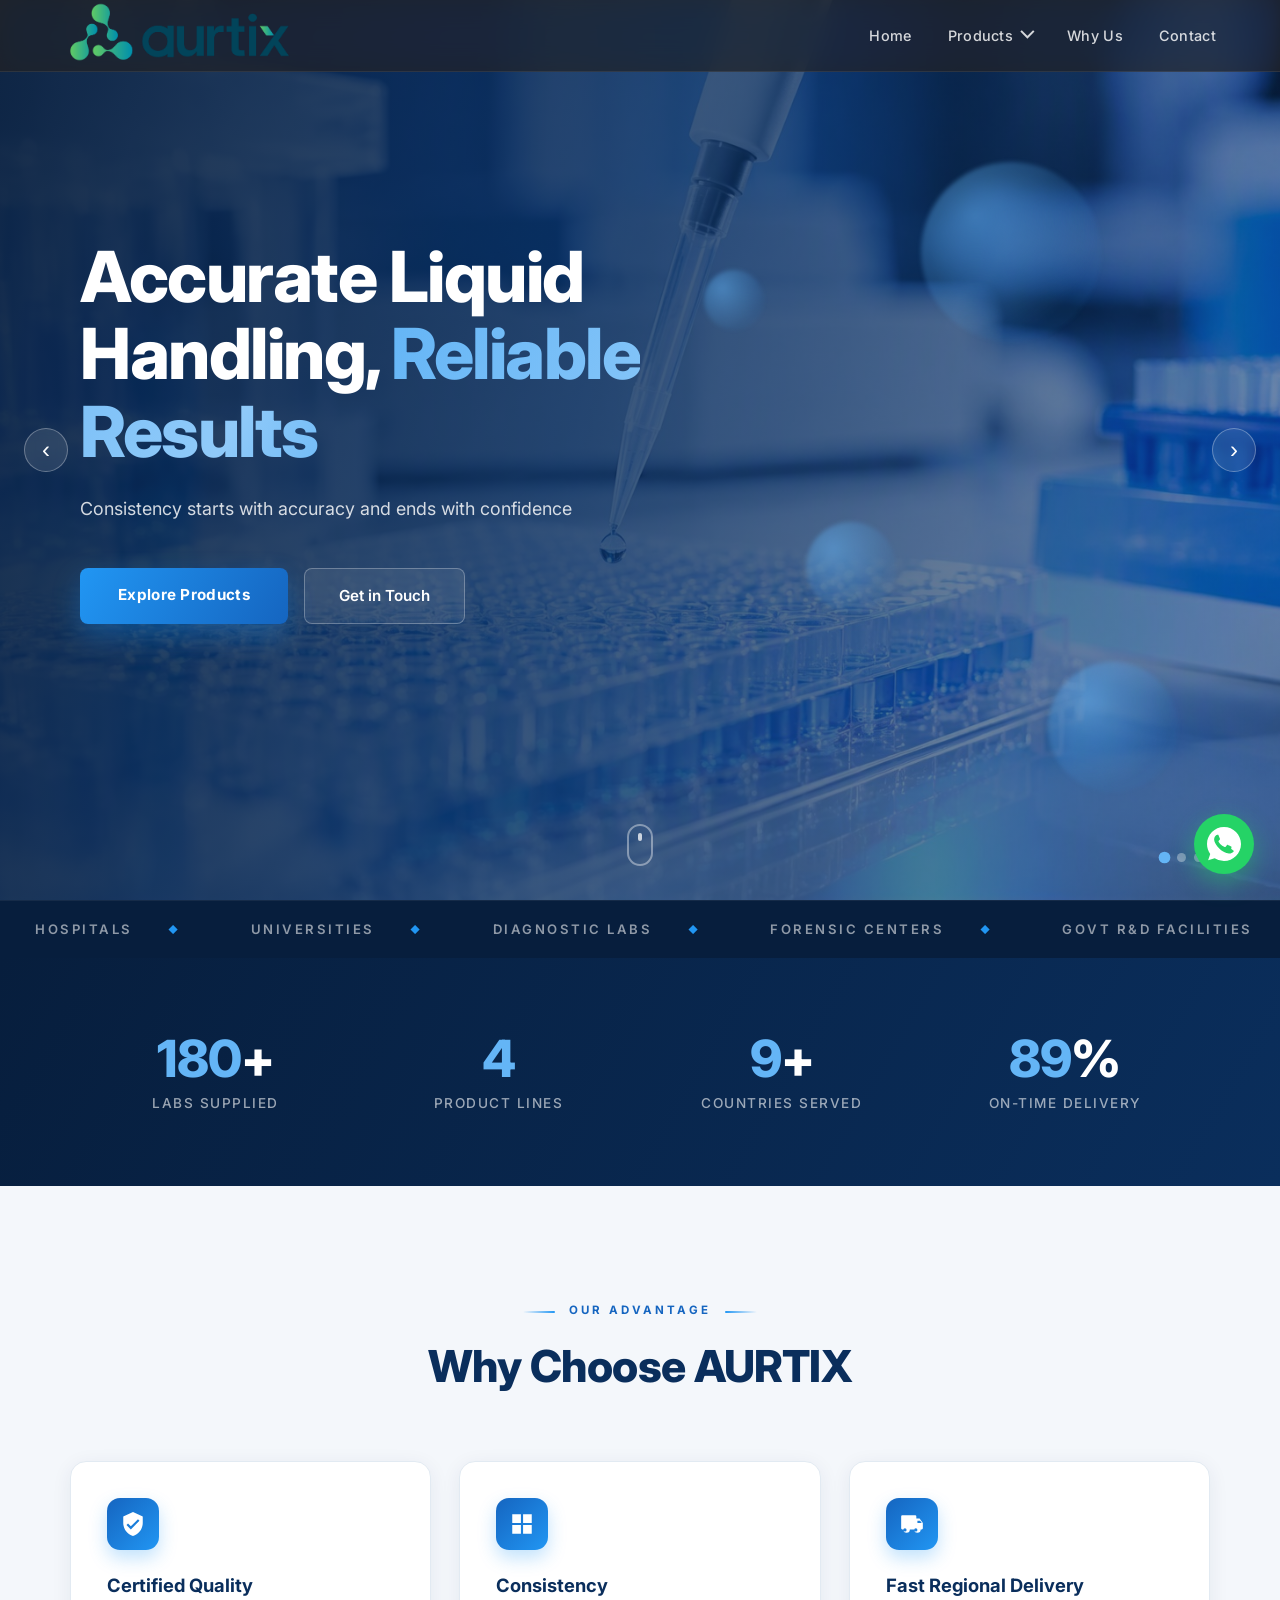
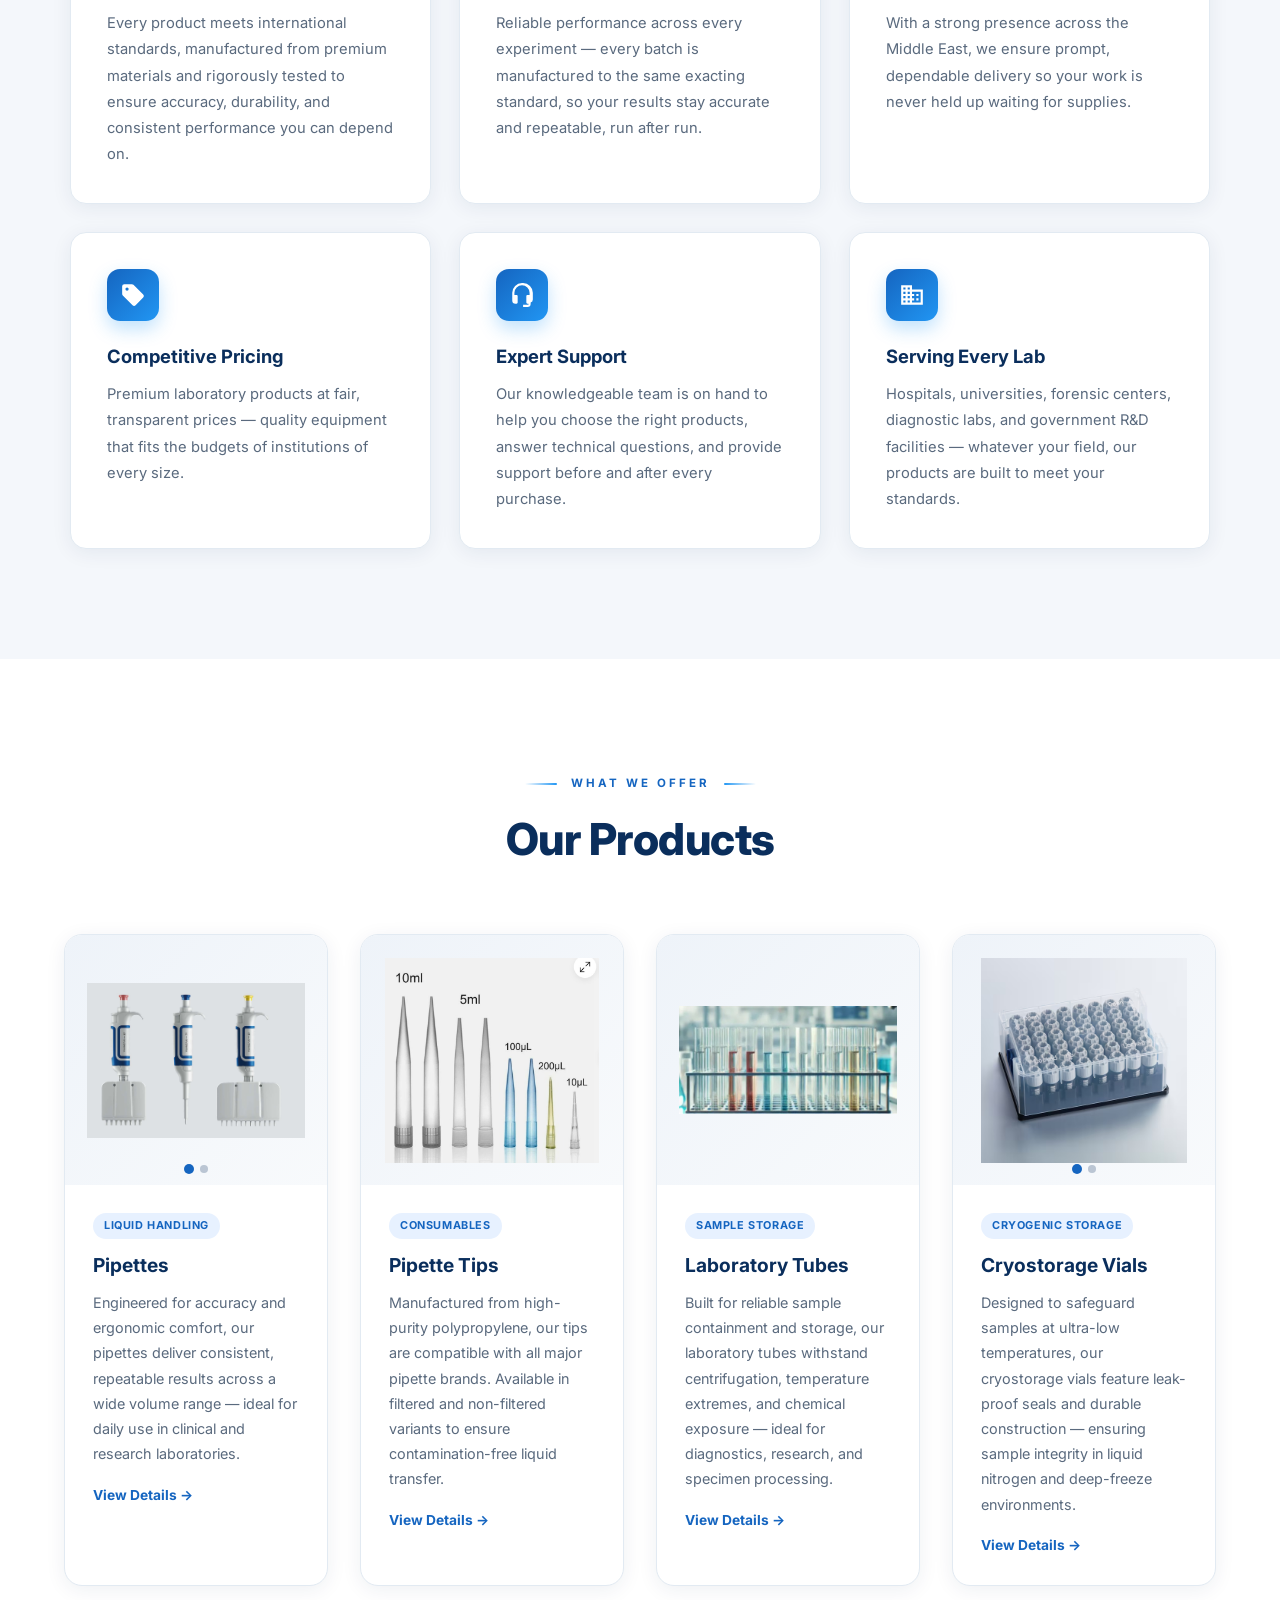
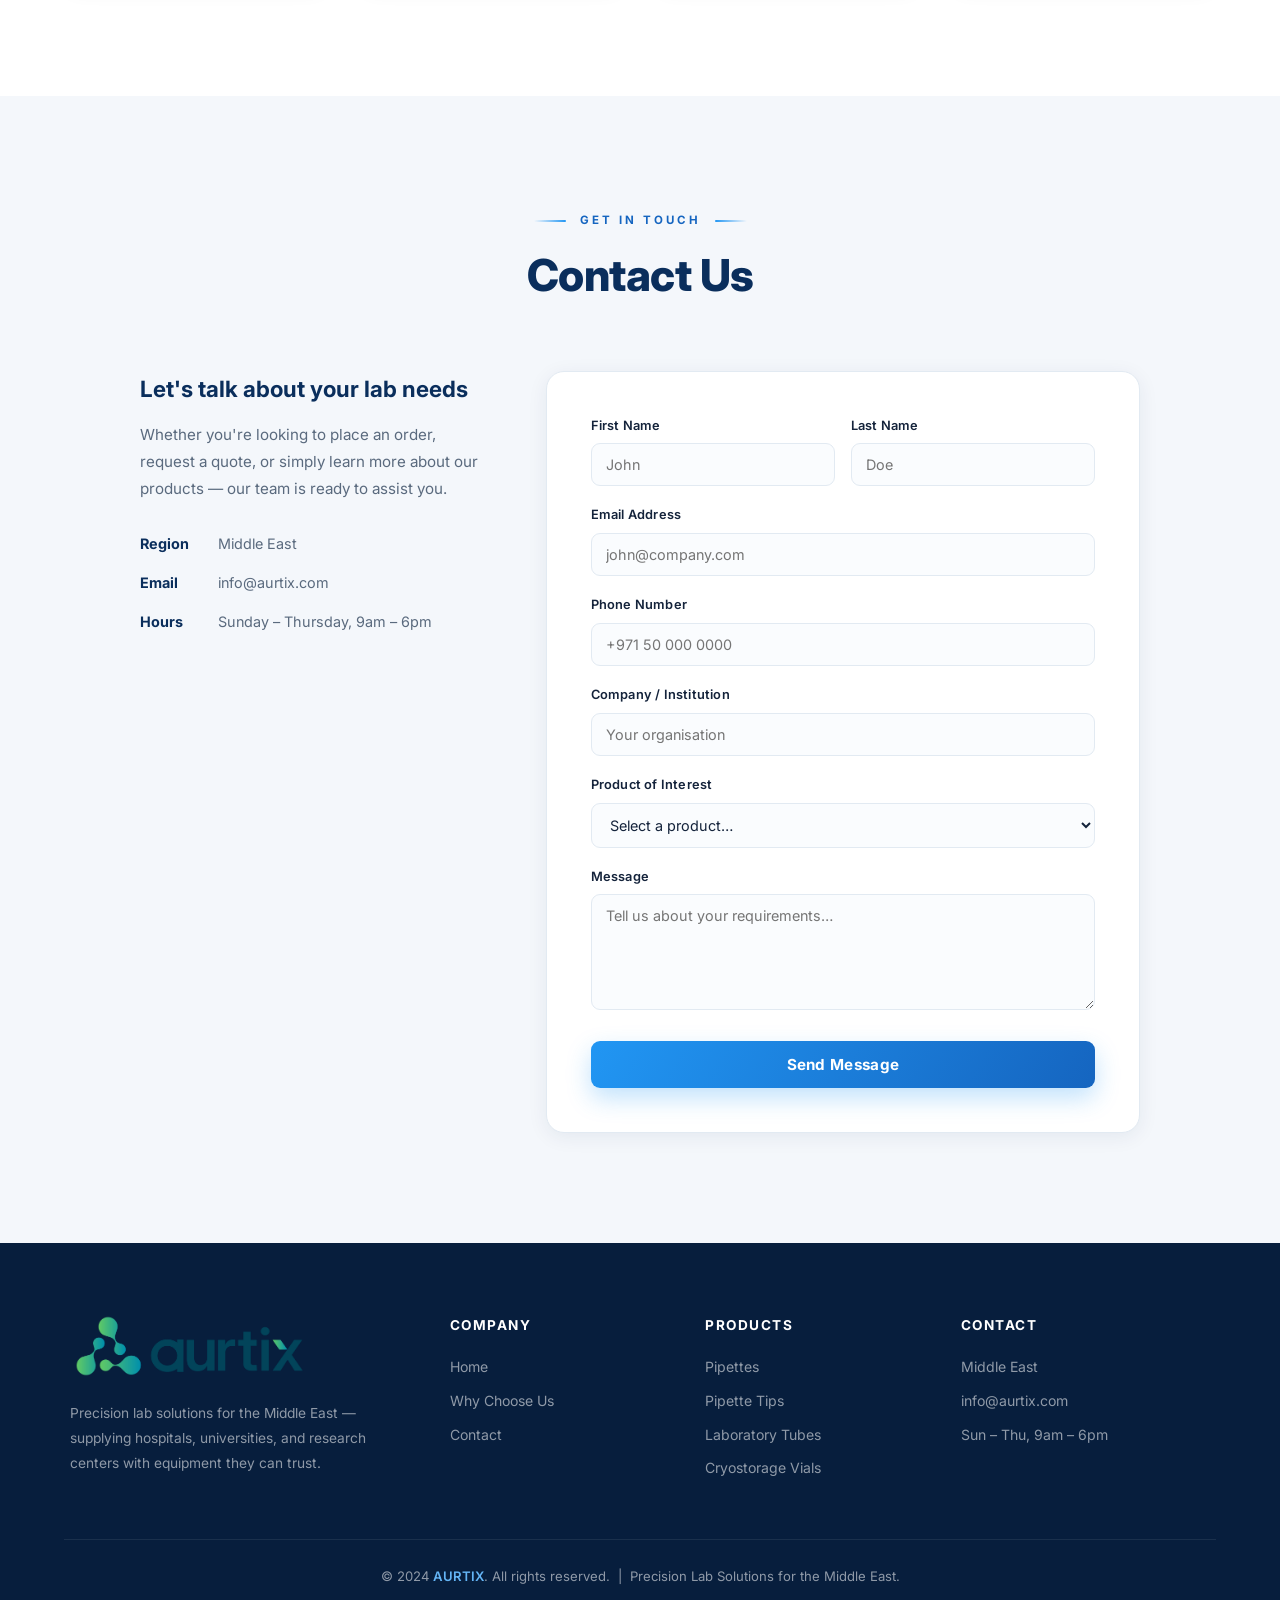
==== commit bfd28df0: "change in mission and vision" ====
--- a/index.html
+++ b/index.html
@@ -83,7 +83,7 @@
             </li>
           </ul>
         </li>
-        <li><a href="#mission">About</a></li>
+        <!-- <li><a href="#mission">About</a></li> -->
         <li><a href="#why">Why Us</a></li>
 
         <li><a href="#contact">Contact</a></li>
@@ -92,23 +92,56 @@
 
     <!-- ── Hero ── -->
     <section id="hero">
-      <div class="hero-bg"></div>
+      <div class="hero-slides" id="heroSlides">
+        <div
+          class="hero-slide active"
+          style="background-image: url('images/carousel_1.jpeg')"
+        ></div>
+        <div
+          class="hero-slide"
+          style="background-image: url('images/carousel_2.jpeg')"
+        ></div>
+        <div
+          class="hero-slide"
+          style="background-image: url('images/carousel_3.jpeg')"
+        ></div>
+      </div>
       <div class="hero-overlay"></div>
       <div class="orb orb-1"></div>
       <div class="orb orb-2"></div>
       <div class="orb orb-3"></div>
       <div class="orb orb-4"></div>
       <div class="hero-content">
-        <div class="hero-badge">Precision Lab Solutions</div>
-        <h1>Laboratory Products <span>Built for Precision</span></h1>
-        <p>
-          AURTIX delivers high-quality laboratory equipment and consumables
-          trusted by professionals across the Middle East.
+        <!-- <div class="hero-badge">Precision Lab Solutions</div> -->
+        <h1 id="heroHeadline">
+          Accurate Liquid Handling, <span>Reliable Results</span>
+        </h1>
+        <p id="heroSub">
+          Consistency starts with accuracy and ends with confidence
         </p>
         <div class="hero-actions">
           <a href="#products" class="btn-primary">Explore Products</a>
           <a href="#contact" class="btn-ghost">Get in Touch</a>
         </div>
+      </div>
+      <button
+        class="hero-arrow prev"
+        onclick="moveHeroSlide(-1)"
+        aria-label="Previous slide"
+      >
+        &#8249;
+      </button>
+      <button
+        class="hero-arrow next"
+        onclick="moveHeroSlide(1)"
+        aria-label="Next slide"
+      >
+        &#8250;
+      </button>
+      <div class="hero-dots" id="heroDots">
+        <span class="dot active" onclick="goToHeroSlide(0)"></span>
+        <span class="dot" onclick="goToHeroSlide(1)"></span>
+        <span class="dot" onclick="goToHeroSlide(2)"></span>
       </div>
       <div class="scroll-hint" aria-hidden="true"></div>
     </section>
@@ -148,7 +181,7 @@
       </div>
     </section>
 
-    <!-- ── Mission & Vision ── -->
+    <!-- ── Mission & Vision (disabled for now — may re-enable later) ──
     <section id="mission">
       <div class="section-header reveal">
         <span class="section-tag">Who We Are</span>
@@ -189,6 +222,7 @@
         </div>
       </div>
     </section>
+    -->
 
     <!-- ── Why Choose Us ── -->
     <section id="why">
@@ -221,11 +255,11 @@
               />
             </svg>
           </div>
-          <h3>Wide Product Range</h3>
-          <p>
-            From precision pipettes to cryogenic storage, we supply a complete
-            range of laboratory essentials — everything your lab needs from a
-            single, reliable source.
+          <h3>Consistency</h3>
+          <p>
+            Reliable performance across every experiment — every batch is
+            manufactured to the same exacting standard, so your results stay
+            accurate and repeatable, run after run.
           </p>
         </div>
 
@@ -553,7 +587,7 @@
           <h4>Company</h4>
           <ul>
             <li><a href="#hero">Home</a></li>
-            <li><a href="#mission">About Us</a></li>
+            <!-- <li><a href="#mission">About Us</a></li> -->
             <li><a href="#why">Why Choose Us</a></li>
             <li><a href="#contact">Contact</a></li>
           </ul>
--- a/css/style.css
+++ b/css/style.css
@@ -430,12 +430,24 @@
     padding-top: 72px;
 }
 
-.hero-bg {
+.hero-slides {
     position: absolute;
     inset: 0;
-    background: url('../images/landing_page_1.jpg') center/cover no-repeat;
     z-index: 0;
+}
+
+.hero-slide {
+    position: absolute;
+    inset: 0;
+    background-size: cover;
+    background-position: center;
+    opacity: 0;
+    transition: opacity 1.1s ease;
     animation: kenburns 22s ease-in-out infinite alternate;
+}
+
+.hero-slide.active {
+    opacity: 1;
 }
 
 .hero-overlay {
@@ -522,6 +534,65 @@
     display: flex;
     gap: 1rem;
     flex-wrap: wrap;
+}
+
+#heroHeadline, #heroSub {
+    transition: opacity 0.3s ease, transform 0.3s ease;
+}
+
+#heroHeadline.fade-out, #heroSub.fade-out {
+    opacity: 0;
+    transform: translateY(8px);
+}
+
+/* Hero carousel controls */
+.hero-arrow {
+    position: absolute;
+    top: 50%;
+    transform: translateY(-50%);
+    z-index: 3;
+    width: 44px;
+    height: 44px;
+    border-radius: 50%;
+    border: 1px solid rgba(255,255,255,0.3);
+    background: rgba(255,255,255,0.1);
+    color: var(--white);
+    font-size: 1.5rem;
+    line-height: 1;
+    cursor: pointer;
+    backdrop-filter: blur(6px);
+    transition: background 0.2s, border-color 0.2s;
+}
+
+.hero-arrow:hover {
+    background: rgba(255,255,255,0.25);
+    border-color: rgba(255,255,255,0.5);
+}
+
+.hero-arrow.prev { left: 24px; }
+.hero-arrow.next { right: 24px; }
+
+.hero-dots {
+    position: absolute;
+    z-index: 3;
+    bottom: 38px;
+    right: 6%;
+    display: flex;
+    gap: 8px;
+}
+
+.hero-dots .dot {
+    width: 9px;
+    height: 9px;
+    border-radius: 50%;
+    background: rgba(255,255,255,0.35);
+    cursor: pointer;
+    transition: background 0.2s, transform 0.2s;
+}
+
+.hero-dots .dot.active {
+    background: var(--sky);
+    transform: scale(1.3);
 }
 
 /* Scroll hint */
@@ -1585,6 +1656,8 @@
     .contact-wrapper { grid-template-columns: 1fr; gap: 2rem; }
     .form-row { grid-template-columns: 1fr; }
     .hero-content { text-align: left; }
+    .hero-arrow { display: none; }
+    .hero-dots { right: 50%; transform: translateX(50%); bottom: 24px; }
     .whatsapp-float { bottom: 18px; right: 18px; }
     .footer-grid { grid-template-columns: 1fr; gap: 2rem; }
     .page-hero { padding: 140px 6% 70px; }
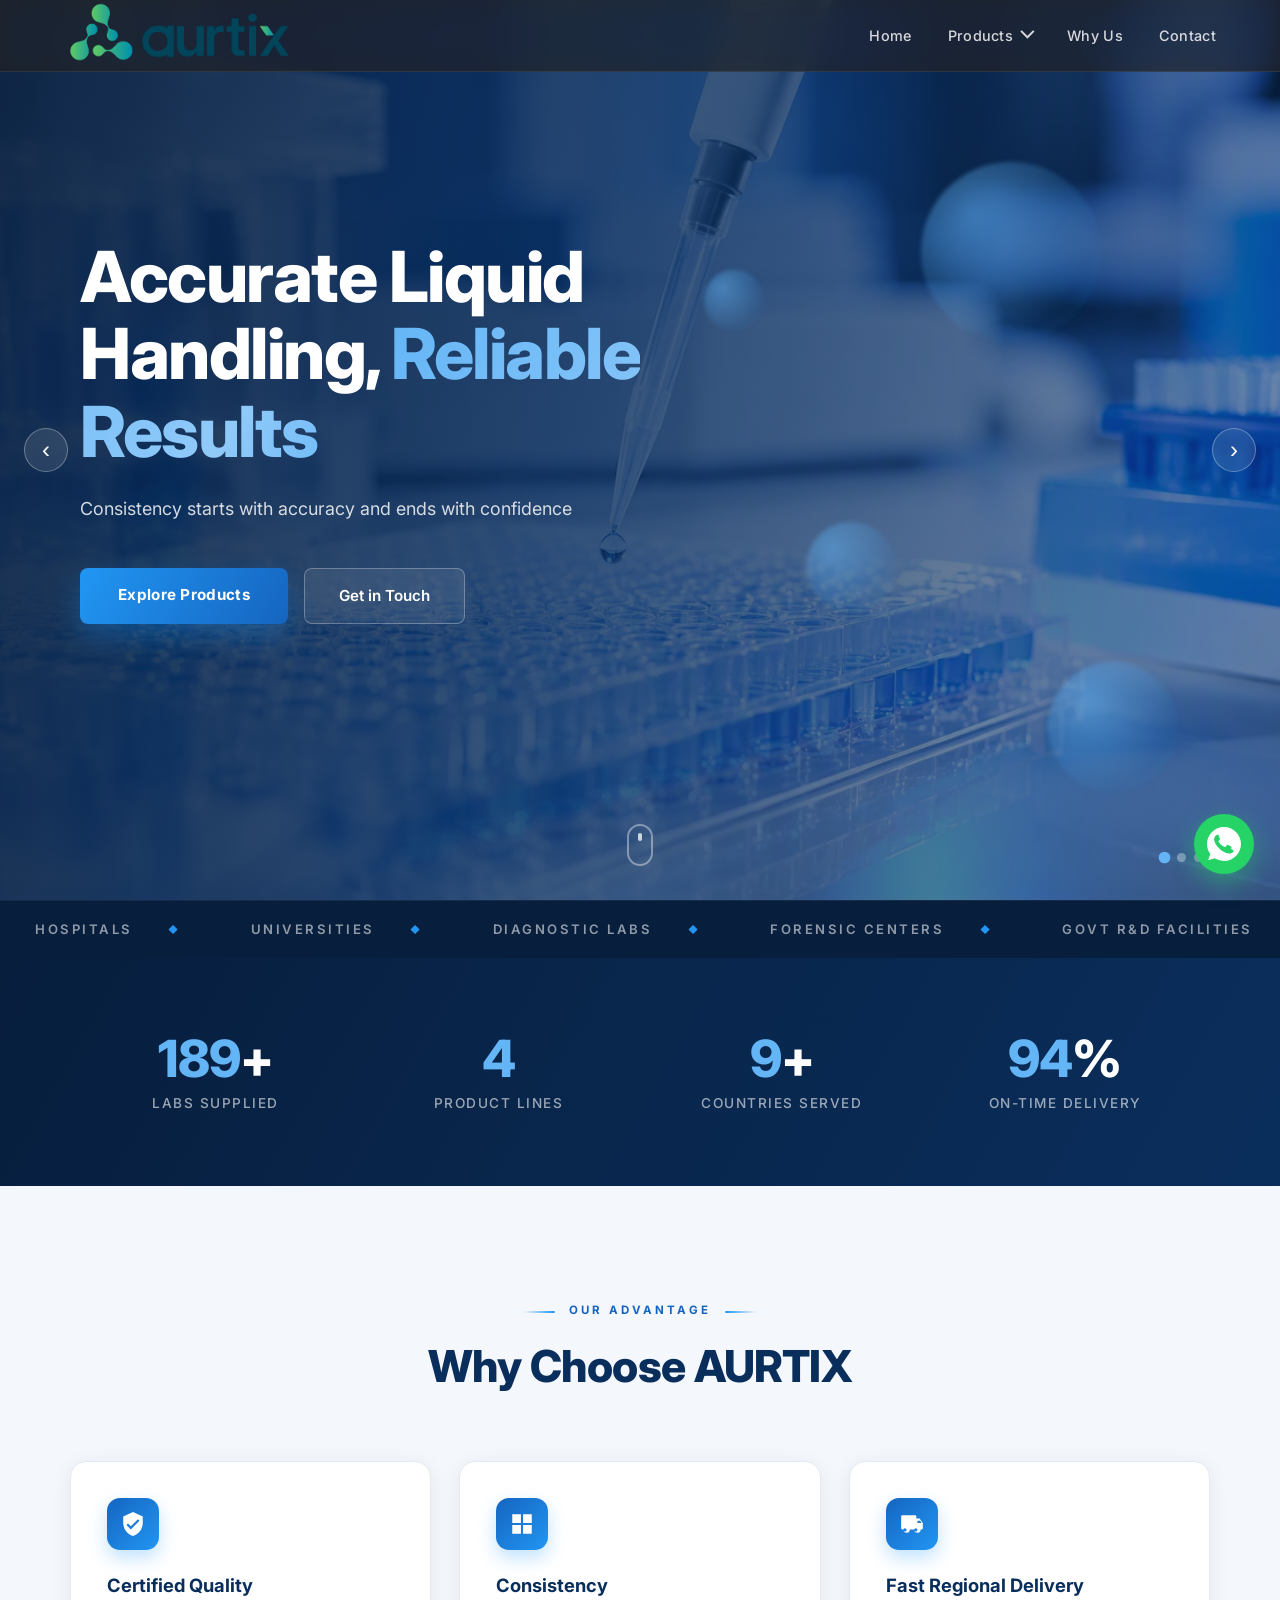
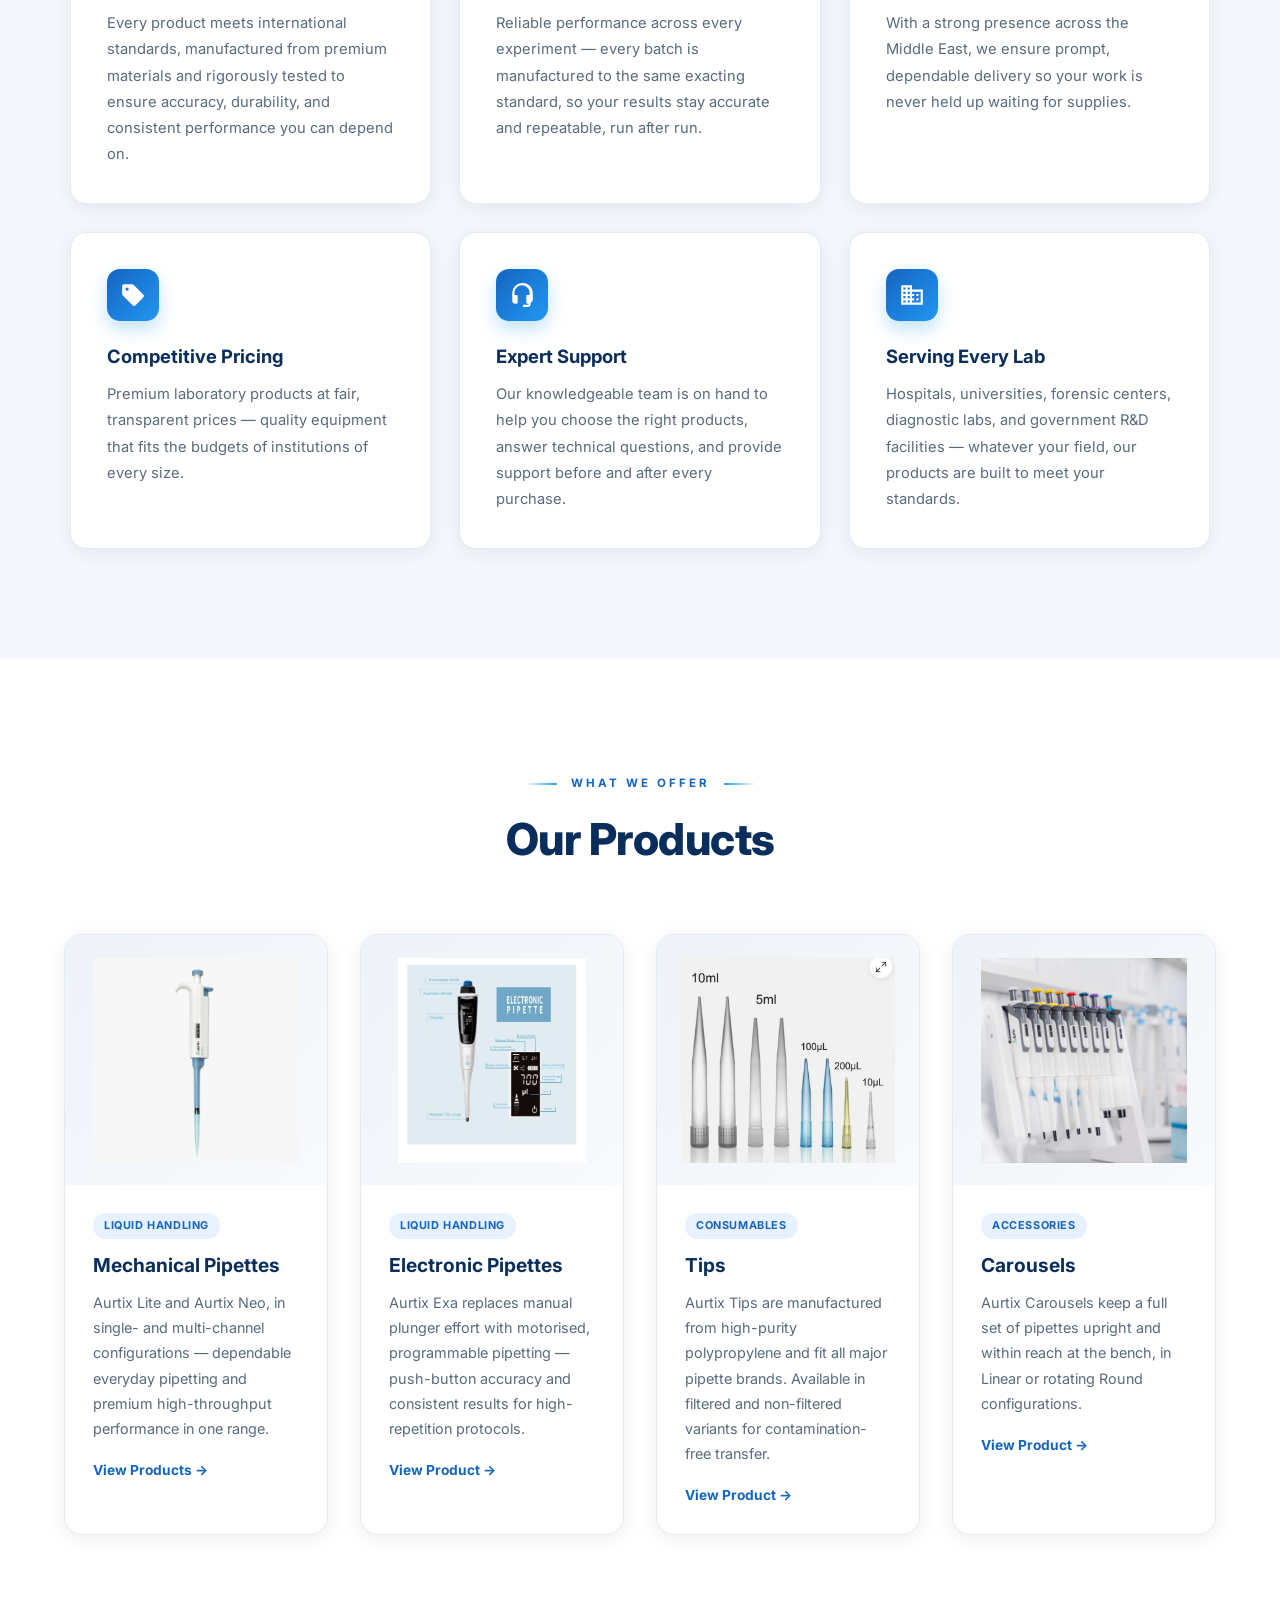
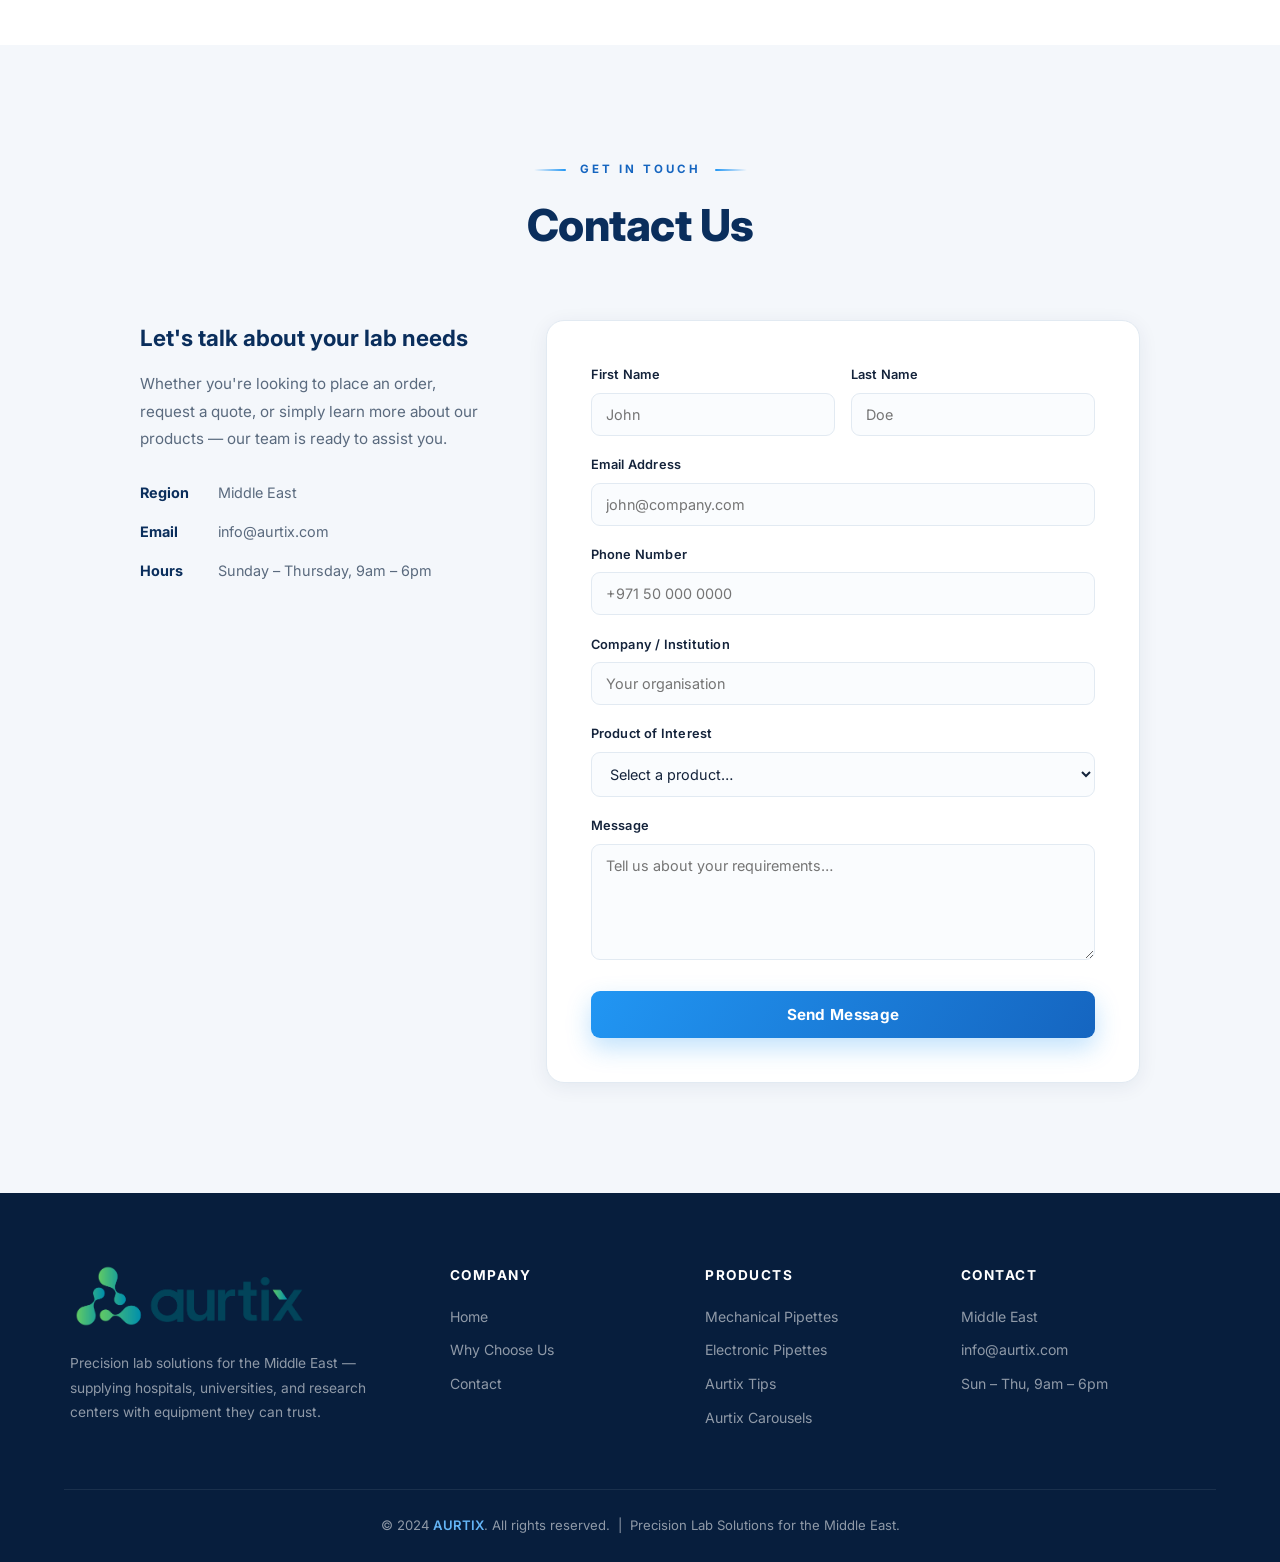
==== commit 5418d04a: "Rebuild product catalog: Liquid Handling, Consumables, Accessories Replaces the old flat catalog (Pi" ====
--- a/index.html
+++ b/index.html
@@ -25,63 +25,81 @@
         <li><a href="#hero">Home</a></li>
         <li class="has-dropdown">
           <a href="#products">Products <i class="chevron"></i></a>
-          <ul class="dropdown">
-            <li class="dropdown-group" role="presentation">Liquid Handling</li>
-            <li>
-              <a href="pipette.html">
-                <span class="dd-icon"
-                  ><svg viewBox="0 0 24 24">
-                    <path
-                      d="M11 2h2v3h3v2h-1v4l-2 9h-2l-2-9V7h-1V5h3V2z"
-                    /></svg
-                ></span>
-                <span class="dd-text"
-                  >Pipettes<small>Precision liquid handling</small></span
-                >
-              </a>
-            </li>
-            <li>
-              <a href="tips.html">
-                <span class="dd-icon"
-                  ><svg viewBox="0 0 24 24">
-                    <path d="M9 2h6v4l-2 14-1 2-1-2L9 6V2z" /></svg
-                ></span>
-                <span class="dd-text"
-                  >Pipette Tips<small>Universal-fit consumables</small></span
-                >
-              </a>
-            </li>
-            <li>
-              <a href="tubes.html">
-                <span class="dd-icon"
-                  ><svg viewBox="0 0 24 24">
-                    <path
-                      d="M8 2h8v2h-1v13a3 3 0 0 1-6 0V4H8V2zm3 2v6h2V4h-2z"
-                    /></svg
-                ></span>
-                <span class="dd-text"
-                  >Laboratory Tubes<small
-                    >Sample containment &amp; storage</small
-                  ></span
-                >
-              </a>
-            </li>
-            <li>
-              <a href="cryo-vials.html">
-                <span class="dd-icon"
-                  ><svg viewBox="0 0 24 24">
-                    <path
-                      d="M9 2h6v3h-1v14a2 2 0 0 1-2 2 2 2 0 0 1-2-2V5H9V2zm2 9v8h2v-8h-2z"
-                    /></svg
-                ></span>
-                <span class="dd-text"
-                  >Cryostorage Vials<small
-                    >Ultra-low temperature storage</small
-                  ></span
-                >
-              </a>
-            </li>
-          </ul>
+          <div class="dropdown dropdown-mega">
+            <div class="dropdown-col dropdown-col-wide">
+              <a class="dd-col-link" href="mechanical-pipettes.html"
+                >View All Mechanical Pipettes &#8594;</a
+              >
+              <div class="dropdown-group" role="presentation">
+                Mechanical — Single-Channel
+              </div>
+              <ul>
+                <li>
+                  <a href="aurtix-lite-single.html"
+                    ><span class="dd-text"
+                      >Aurtix Lite<small>TopPette</small></span
+                    ></a
+                  >
+                </li>
+                <li>
+                  <a href="aurtix-neo-single.html"
+                    ><span class="dd-text"
+                      >Aurtix Neo<small>Hi-pette</small></span
+                    ></a
+                  >
+                </li>
+              </ul>
+              <div class="dropdown-group" role="presentation">
+                Mechanical — Multi-Channel
+              </div>
+              <ul>
+                <li>
+                  <a href="aurtix-lite-multi.html"
+                    ><span class="dd-text"
+                      >Aurtix Lite<small>TopPette</small></span
+                    ></a
+                  >
+                </li>
+                <li>
+                  <a href="aurtix-neo-multi.html"
+                    ><span class="dd-text"
+                      >Aurtix Neo<small>Hi-pette</small></span
+                    ></a
+                  >
+                </li>
+              </ul>
+              <div class="dropdown-group" role="presentation">Electronic</div>
+              <ul>
+                <li>
+                  <a href="aurtix-exa.html"
+                    ><span class="dd-text"
+                      >Aurtix Exa<small>Electronic Pipette</small></span
+                    ></a
+                  >
+                </li>
+              </ul>
+            </div>
+            <div class="dropdown-col">
+              <div class="dropdown-group" role="presentation">Consumables</div>
+              <ul>
+                <li>
+                  <a href="aurtix-tips.html"
+                    ><span class="dd-text">Aurtix Tips</span></a
+                  >
+                </li>
+              </ul>
+            </div>
+            <div class="dropdown-col">
+              <div class="dropdown-group" role="presentation">Accessories</div>
+              <ul>
+                <li>
+                  <a href="aurtix-carousels.html"
+                    ><span class="dd-text">Aurtix Carousels</span></a
+                  >
+                </li>
+              </ul>
+            </div>
+          </div>
         </li>
         <!-- <li><a href="#mission">About</a></li> -->
         <li><a href="#why">Why Us</a></li>
@@ -335,167 +353,86 @@
         <h2>Our Products</h2>
       </div>
       <div class="products-grid stagger">
-        <!-- Pipette -->
-        <a class="product-card reveal" href="pipette.html">
-          <div class="carousel" id="c0">
+        <!-- Mechanical Pipettes -->
+        <a class="product-card reveal" href="mechanical-pipettes.html">
+          <div class="carousel">
             <div class="carousel-track">
               <div class="carousel-slide">
-                <img src="images/pipette.png" alt="Pipette" />
+                <img src="images/products/aurtix_lite_1.jpeg" alt="Mechanical Pipettes" />
               </div>
-              <div class="carousel-slide">
-                <img src="images/pipette_2.png" alt="Pipette view 2" />
-              </div>
-            </div>
-            <button
-              class="carousel-btn prev"
-              onclick="
-                event.preventDefault();
-                moveCarousel('c0', -1);
-              "
-            >
-              &#8249;
-            </button>
-            <button
-              class="carousel-btn next"
-              onclick="
-                event.preventDefault();
-                moveCarousel('c0', 1);
-              "
-            >
-              &#8250;
-            </button>
-            <div class="carousel-dots">
-              <span
-                class="dot active"
-                onclick="
-                  event.preventDefault();
-                  goToSlide('c0', 0);
-                "
-              ></span>
-              <span
-                class="dot"
-                onclick="
-                  event.preventDefault();
-                  goToSlide('c0', 1);
-                "
-              ></span>
             </div>
           </div>
           <div class="product-info">
             <span class="product-tag">Liquid Handling</span>
-            <h3>Pipettes</h3>
+            <h3>Mechanical Pipettes</h3>
             <p>
-              Engineered for accuracy and ergonomic comfort, our pipettes
-              deliver consistent, repeatable results across a wide volume range
-              — ideal for daily use in clinical and research laboratories.
+              Aurtix Lite and Aurtix Neo, in single- and multi-channel
+              configurations — dependable everyday pipetting and premium
+              high-throughput performance in one range.
             </p>
-            <span class="product-link">View Details &#8594;</span>
+            <span class="product-link">View Products &#8594;</span>
           </div>
         </a>
 
-        <!-- Tips -->
-        <a class="product-card reveal" href="tips.html">
-          <div class="carousel" id="c1">
+        <!-- Electronic Pipettes -->
+        <a class="product-card reveal" href="aurtix-exa.html">
+          <div class="carousel">
             <div class="carousel-track">
               <div class="carousel-slide">
-                <img src="images/tips.jpeg" alt="Pipette Tips" />
+                <img src="images/products/aurtix_exa_1.jpeg" alt="Electronic Pipettes" />
+              </div>
+            </div>
+          </div>
+          <div class="product-info">
+            <span class="product-tag">Liquid Handling</span>
+            <h3>Electronic Pipettes</h3>
+            <p>
+              Aurtix Exa replaces manual plunger effort with motorised,
+              programmable pipetting — push-button accuracy and consistent
+              results for high-repetition protocols.
+            </p>
+            <span class="product-link">View Product &#8594;</span>
+          </div>
+        </a>
+
+        <!-- Tips -->
+        <a class="product-card reveal" href="aurtix-tips.html">
+          <div class="carousel">
+            <div class="carousel-track">
+              <div class="carousel-slide">
+                <img src="images/tips.jpeg" alt="Aurtix Tips" />
               </div>
             </div>
           </div>
           <div class="product-info">
             <span class="product-tag">Consumables</span>
-            <h3>Pipette Tips</h3>
+            <h3>Tips</h3>
             <p>
-              Manufactured from high-purity polypropylene, our tips are
-              compatible with all major pipette brands. Available in filtered
-              and non-filtered variants to ensure contamination-free liquid
-              transfer.
+              Aurtix Tips are manufactured from high-purity polypropylene and
+              fit all major pipette brands. Available in filtered and
+              non-filtered variants for contamination-free transfer.
             </p>
-            <span class="product-link">View Details &#8594;</span>
+            <span class="product-link">View Product &#8594;</span>
           </div>
         </a>
 
-        <!-- Tubes -->
-        <a class="product-card reveal" href="tubes.html">
-          <div class="carousel" id="c2">
+        <!-- Carousels -->
+        <a class="product-card reveal" href="aurtix-carousels.html">
+          <div class="carousel">
             <div class="carousel-track">
               <div class="carousel-slide">
-                <img src="images/tubes.jpeg" alt="Laboratory Tubes" />
+                <img src="images/products/pipette_stand_linear_1.jpeg" alt="Aurtix Carousels" />
               </div>
             </div>
           </div>
           <div class="product-info">
-            <span class="product-tag">Sample Storage</span>
-            <h3>Laboratory Tubes</h3>
+            <span class="product-tag">Accessories</span>
+            <h3>Carousels</h3>
             <p>
-              Built for reliable sample containment and storage, our laboratory
-              tubes withstand centrifugation, temperature extremes, and chemical
-              exposure — ideal for diagnostics, research, and specimen
-              processing.
+              Aurtix Carousels keep a full set of pipettes upright and within
+              reach at the bench, in Linear or rotating Round configurations.
             </p>
-            <span class="product-link">View Details &#8594;</span>
-          </div>
-        </a>
-
-        <!-- Cryostorage Vials -->
-        <a class="product-card reveal" href="cryo-vials.html">
-          <div class="carousel" id="c3">
-            <div class="carousel-track">
-              <div class="carousel-slide">
-                <img src="images/cryo_vial.avif" alt="Cryostorage Vials" />
-              </div>
-              <div class="carousel-slide">
-                <img
-                  src="images/cryo_vials_2.jpg"
-                  alt="Cryostorage Vials view 2"
-                />
-              </div>
-            </div>
-            <button
-              class="carousel-btn prev"
-              onclick="
-                event.preventDefault();
-                moveCarousel('c3', -1);
-              "
-            >
-              &#8249;
-            </button>
-            <button
-              class="carousel-btn next"
-              onclick="
-                event.preventDefault();
-                moveCarousel('c3', 1);
-              "
-            >
-              &#8250;
-            </button>
-            <div class="carousel-dots">
-              <span
-                class="dot active"
-                onclick="
-                  event.preventDefault();
-                  goToSlide('c3', 0);
-                "
-              ></span>
-              <span
-                class="dot"
-                onclick="
-                  event.preventDefault();
-                  goToSlide('c3', 1);
-                "
-              ></span>
-            </div>
-          </div>
-          <div class="product-info">
-            <span class="product-tag">Cryogenic Storage</span>
-            <h3>Cryostorage Vials</h3>
-            <p>
-              Designed to safeguard samples at ultra-low temperatures, our
-              cryostorage vials feature leak-proof seals and durable
-              construction — ensuring sample integrity in liquid nitrogen and
-              deep-freeze environments.
-            </p>
-            <span class="product-link">View Details &#8594;</span>
+            <span class="product-link">View Product &#8594;</span>
           </div>
         </a>
       </div>
@@ -595,10 +532,10 @@
         <div class="footer-col">
           <h4>Products</h4>
           <ul>
-            <li><a href="pipette.html">Pipettes</a></li>
-            <li><a href="tips.html">Pipette Tips</a></li>
-            <li><a href="tubes.html">Laboratory Tubes</a></li>
-            <li><a href="cryo-vials.html">Cryostorage Vials</a></li>
+            <li><a href="mechanical-pipettes.html">Mechanical Pipettes</a></li>
+            <li><a href="aurtix-exa.html">Electronic Pipettes</a></li>
+            <li><a href="aurtix-tips.html">Aurtix Tips</a></li>
+            <li><a href="aurtix-carousels.html">Aurtix Carousels</a></li>
           </ul>
         </div>
         <div class="footer-col">
--- a/css/style.css
+++ b/css/style.css
@@ -267,6 +267,42 @@
     user-select: none;
 }
 
+/* Mega-menu (Products dropdown) */
+.dropdown-mega {
+    min-width: 640px;
+    display: grid;
+    grid-template-columns: 2fr 1fr 1fr;
+    gap: 0.25rem 2rem;
+}
+
+.dropdown-mega ul {
+    list-style: none;
+    margin: 0 0 0.4rem;
+    padding: 0;
+}
+
+.dropdown-col-wide .dropdown-group:not(:first-child) {
+    margin-top: 0.3rem;
+}
+
+.dd-col-link {
+    display: block;
+    padding: 8px 14px 10px;
+    font-size: 0.78rem;
+    font-weight: 700;
+    color: var(--sky);
+    border-bottom: 1px solid rgba(255,255,255,0.08);
+    margin-bottom: 0.4rem;
+    border-radius: 0;
+    transition: color 0.2s;
+}
+
+.dd-col-link:hover {
+    color: #fff;
+    background: none;
+    transform: none;
+}
+
 /* Hamburger */
 .hamburger {
     display: none;
@@ -1302,6 +1338,17 @@
     animation: fadeUp 0.8s cubic-bezier(0.22,1,0.36,1) both 0.4s;
 }
 
+.page-hero .catalogue-name {
+    position: relative;
+    z-index: 2;
+    display: block;
+    margin-top: 0.9rem;
+    font-size: 0.85rem;
+    font-style: italic;
+    color: rgba(255,255,255,0.55);
+    animation: fadeUp 0.8s cubic-bezier(0.22,1,0.36,1) both 0.5s;
+}
+
 /* Overview: gallery + description */
 .product-overview {
     display: grid;
@@ -1412,13 +1459,38 @@
 
 .feature-list .check svg { width: 12px; height: 12px; fill: #fff; }
 
+.volume-stat {
+    display: inline-flex;
+    align-items: baseline;
+    gap: 10px;
+    background: #e7f1ff;
+    border: 1px solid rgba(33,150,243,0.25);
+    border-radius: 12px;
+    padding: 12px 20px;
+    margin-bottom: 1.75rem;
+}
+
+.volume-stat .label {
+    font-size: 0.7rem;
+    font-weight: 700;
+    letter-spacing: 1px;
+    text-transform: uppercase;
+    color: var(--accent);
+}
+
+.volume-stat .value {
+    font-size: 1.05rem;
+    font-weight: 700;
+    color: var(--primary);
+}
+
 .overview-actions {
     display: flex;
     gap: 1rem;
     flex-wrap: wrap;
 }
 
-/* Highlights band */
+/* Highlights band (retained for pages that still use it) */
 .highlights { background: var(--bg); }
 
 .highlights-grid {
@@ -1428,6 +1500,51 @@
     max-width: 1140px;
     margin: 0 auto;
 }
+
+/* Product description tabs (Overview / Specifications) */
+.product-description {
+    max-width: 900px;
+    margin: 0 auto;
+}
+
+.tab-bar {
+    display: flex;
+    gap: 2rem;
+    border-bottom: 1px solid var(--border);
+    margin-bottom: 2.25rem;
+}
+
+.tab-btn {
+    background: none;
+    border: none;
+    cursor: pointer;
+    padding: 14px 2px;
+    font-size: 0.98rem;
+    font-weight: 700;
+    font-family: inherit;
+    color: var(--text-muted);
+    border-bottom: 3px solid transparent;
+    transition: color 0.2s, border-color 0.2s;
+}
+
+.tab-btn:hover { color: var(--primary); }
+
+.tab-btn.active {
+    color: var(--primary);
+    border-bottom-color: var(--accent);
+}
+
+.tab-panel { display: none; }
+.tab-panel.active { display: block; animation: fadeUp 0.4s ease both; }
+
+.tab-panel p {
+    color: var(--text-muted);
+    font-size: 1rem;
+    line-height: 1.85;
+    margin-bottom: 1.2rem;
+}
+
+.tab-panel p:last-child { margin-bottom: 0; }
 
 /* Specs */
 .specs-wrap {
@@ -1607,6 +1724,7 @@
         transform: translateX(100%);
         transition: transform 0.35s cubic-bezier(0.22,1,0.36,1);
         box-shadow: -20px 0 60px rgba(0,0,0,0.35);
+        overflow-y: auto;
     }
 
     body.menu-open .nav-links { transform: translateX(0); }
@@ -1642,8 +1760,14 @@
 
     .dropdown::before, .dropdown::after { display: none; }
 
+    .dropdown-mega {
+        min-width: 0;
+        grid-template-columns: 1fr;
+        gap: 0;
+    }
+
     .has-dropdown.open .dropdown {
-        max-height: 400px;
+        max-height: 900px;
         padding: 0.5rem 0.4rem;
     }
 
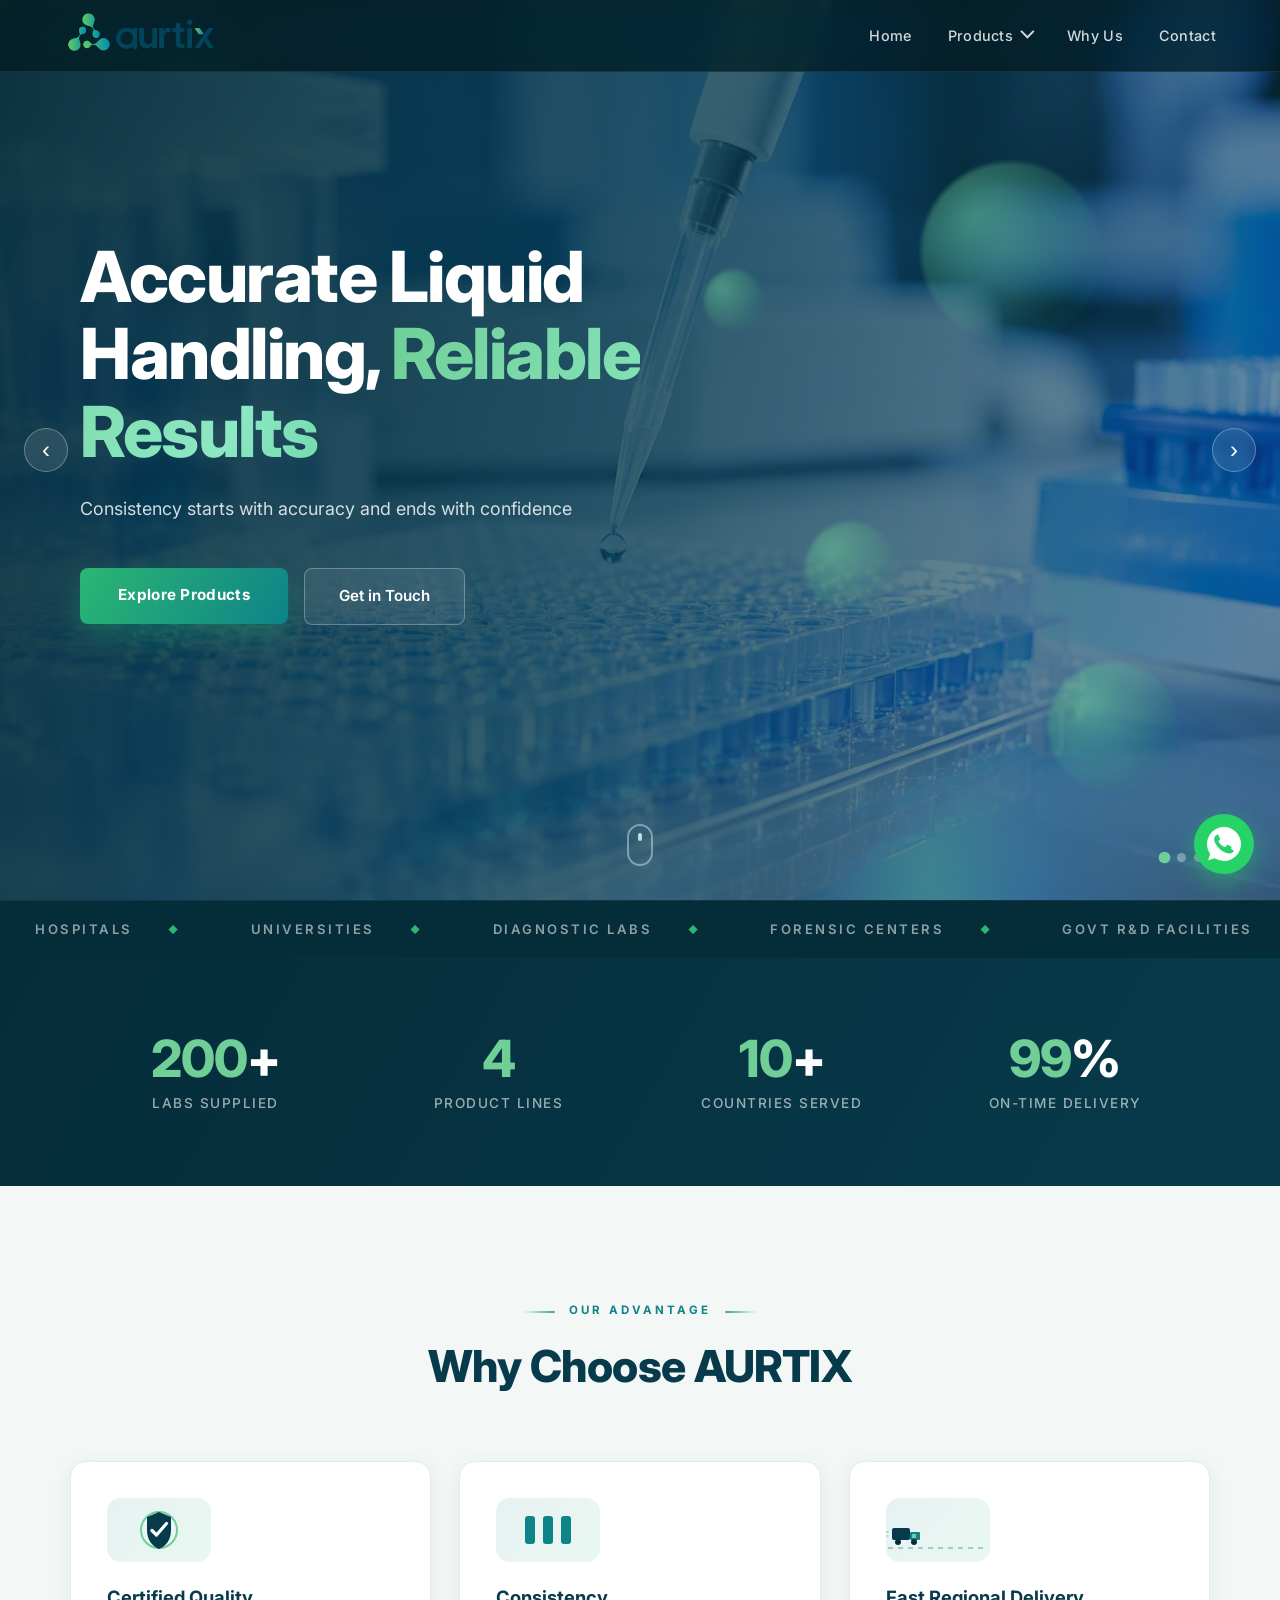
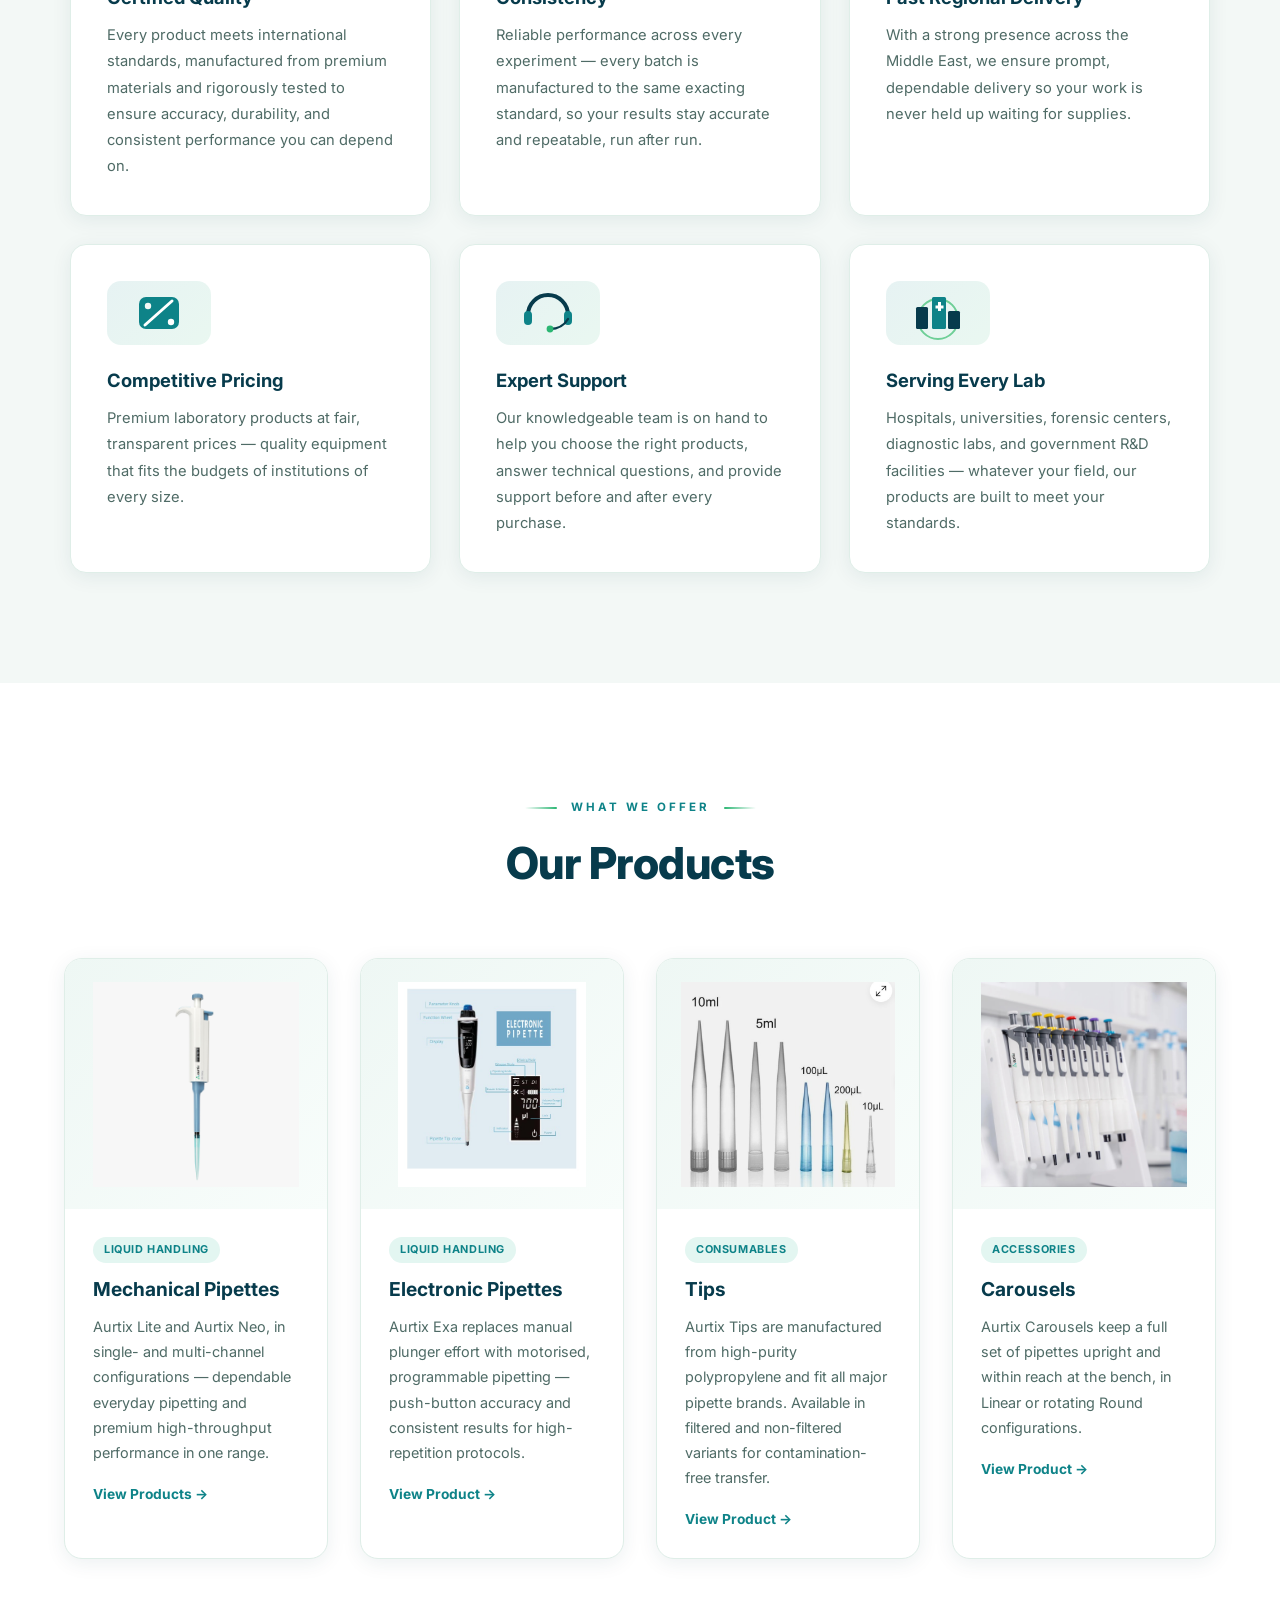
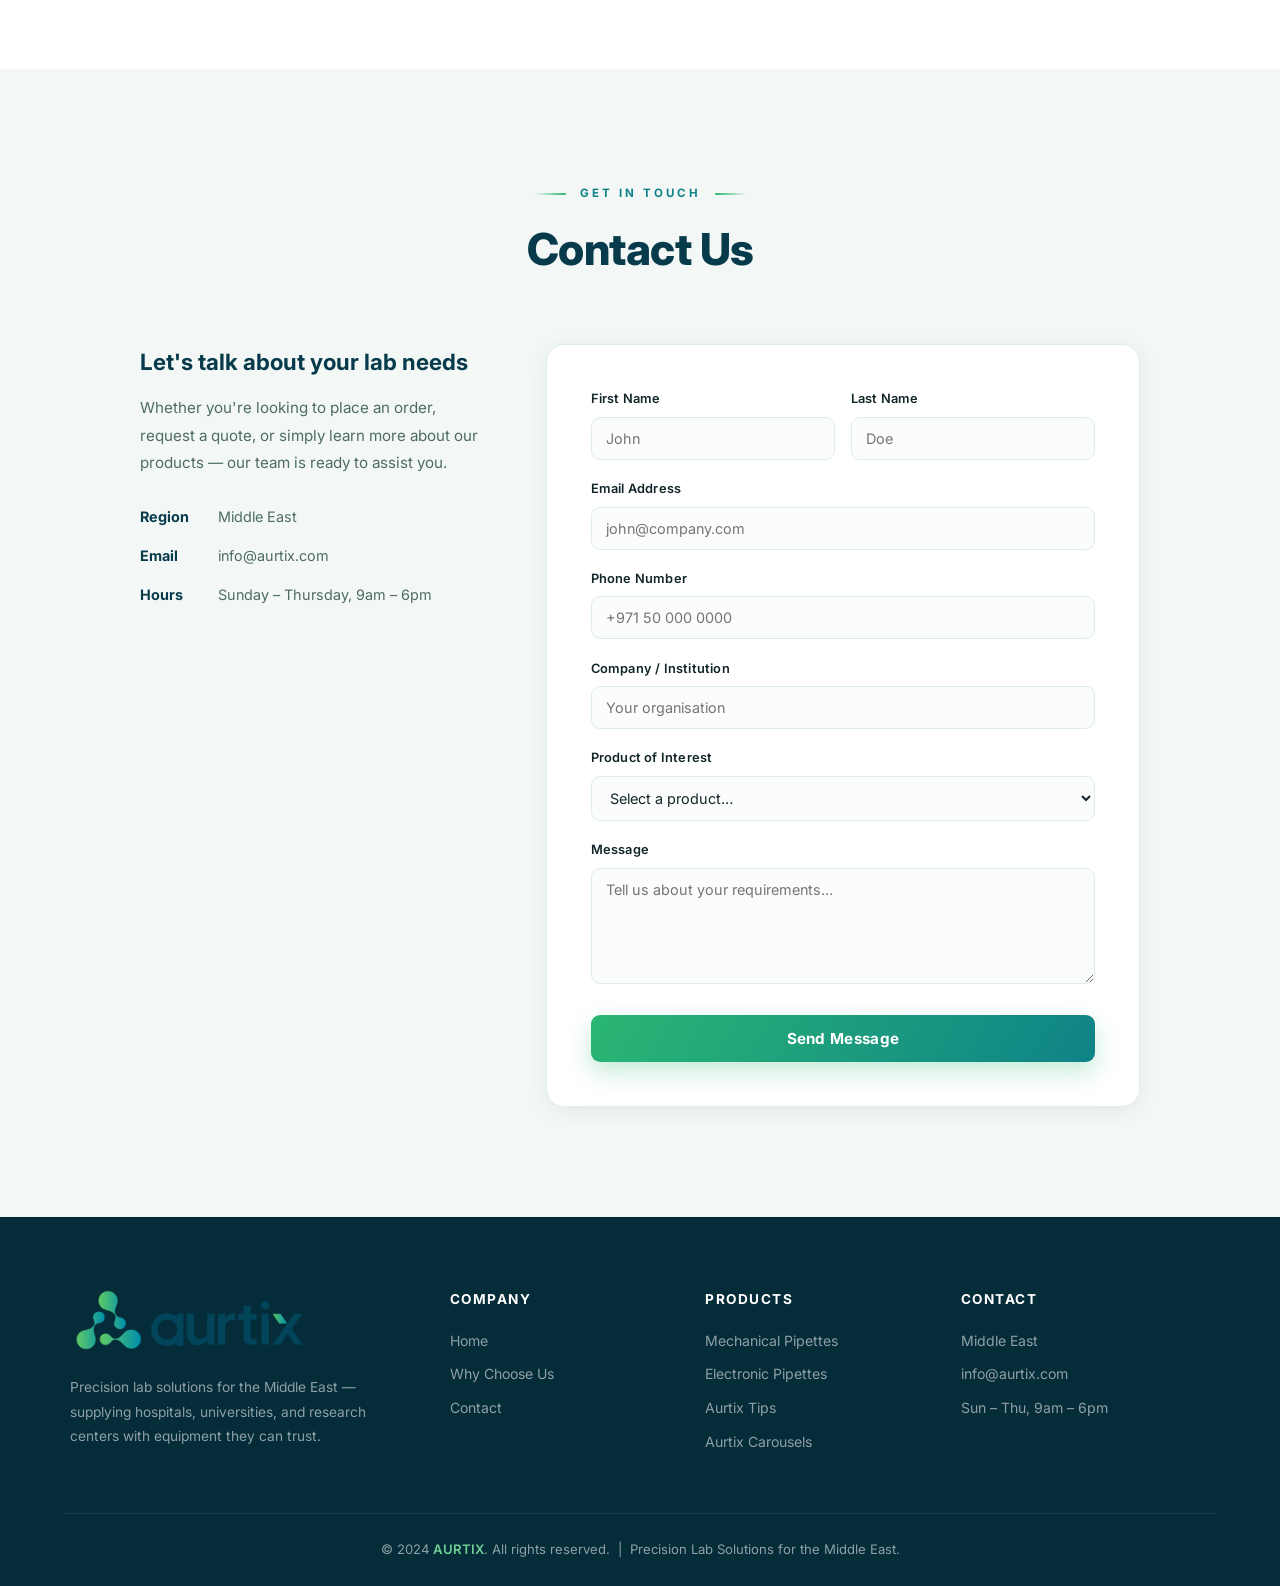
==== commit 65c230ad: "Replace Why-Choose-Us icons with animated SVG mini-illustrations Swap the 6 flat single-path icons f" ====
--- a/index.html
+++ b/index.html
@@ -251,10 +251,10 @@
       <div class="why-grid stagger">
         <div class="why-card reveal">
           <div class="why-icon">
-            <svg viewBox="0 0 24 24">
-              <path
-                d="M12 1 3 5v6c0 5.55 3.84 10.74 9 12 5.16-1.26 9-6.45 9-12V5l-9-4zm-2 16-4-4 1.41-1.41L10 14.17l6.59-6.59L18 9l-8 8z"
-              />
+            <svg viewBox="0 0 100 64" aria-hidden="true">
+              <circle class="icon-ring" cx="50" cy="32" r="18" fill="none" style="stroke:var(--sky)" stroke-width="2"></circle>
+              <path d="M50 14 L62 19 L62 32 C62 42 57 48 50 51 C43 48 38 42 38 32 L38 19 Z" style="fill:var(--primary)"></path>
+              <path d="M43 32.5 L47.5 37 L57.5 25.5" fill="none" stroke="#fff" stroke-width="3.2" stroke-linecap="round" stroke-linejoin="round"></path>
             </svg>
           </div>
           <h3>Certified Quality</h3>
@@ -267,10 +267,10 @@
 
         <div class="why-card reveal">
           <div class="why-icon">
-            <svg viewBox="0 0 24 24">
-              <path
-                d="M3 3h8v8H3V3zm10 0h8v8h-8V3zM3 13h8v8H3v-8zm10 0h8v8h-8v-8z"
-              />
+            <svg viewBox="0 0 100 64" aria-hidden="true">
+              <rect class="icon-bar" x="27" y="18" width="10" height="28" rx="3" style="fill:var(--accent)"></rect>
+              <rect class="icon-bar" x="45" y="18" width="10" height="28" rx="3" style="fill:var(--accent)"></rect>
+              <rect class="icon-bar" x="63" y="18" width="10" height="28" rx="3" style="fill:var(--accent)"></rect>
             </svg>
           </div>
           <h3>Consistency</h3>
@@ -283,10 +283,17 @@
 
         <div class="why-card reveal">
           <div class="why-icon">
-            <svg viewBox="0 0 24 24">
-              <path
-                d="M3 4a1 1 0 0 0-1 1v11a1 1 0 0 0 1 1h1a3 3 0 0 0 6 0h4a3 3 0 0 0 6 0h1a1 1 0 0 0 1-1v-5l-3-4h-3V5a1 1 0 0 0-1-1H3zm14 5h2.5l1.5 2h-4V9zM7 17.5A1.5 1.5 0 1 1 5.5 16 1.5 1.5 0 0 1 7 17.5zm10 0A1.5 1.5 0 1 1 15.5 16a1.5 1.5 0 0 1 1.5 1.5z"
-              />
+            <svg viewBox="0 0 100 64" aria-hidden="true">
+              <line x1="0" y1="50" x2="100" y2="50" style="stroke:var(--accent)" stroke-width="2" stroke-dasharray="5 5" opacity="0.35"></line>
+              <g class="icon-truck">
+                <line x1="-6" y1="34" x2="0" y2="34" style="stroke:var(--sky)" stroke-width="1.6" stroke-linecap="round" opacity="0.7"></line>
+                <line x1="-9" y1="38" x2="0" y2="38" style="stroke:var(--sky)" stroke-width="1.6" stroke-linecap="round" opacity="0.5"></line>
+                <rect x="4" y="30" width="18" height="12" rx="2" style="fill:var(--primary)"></rect>
+                <rect x="22" y="34" width="10" height="8" rx="1" style="fill:var(--accent)"></rect>
+                <rect x="24" y="36" width="4" height="4" style="fill:var(--sky)"></rect>
+                <circle cx="10" cy="44" r="3" style="fill:var(--primary-dark)"></circle>
+                <circle cx="26" cy="44" r="3" style="fill:var(--primary-dark)"></circle>
+              </g>
             </svg>
           </div>
           <h3>Fast Regional Delivery</h3>
@@ -299,10 +306,17 @@
 
         <div class="why-card reveal">
           <div class="why-icon">
-            <svg viewBox="0 0 24 24">
-              <path
-                d="M21.41 11.58 12.41 2.58A2 2 0 0 0 11 2H4a2 2 0 0 0-2 2v7a2 2 0 0 0 .59 1.42l9 9a2 2 0 0 0 2.82 0l7-7a2 2 0 0 0 0-2.84zM6.5 8A1.5 1.5 0 1 1 8 6.5 1.5 1.5 0 0 1 6.5 8z"
-              />
+            <svg viewBox="0 0 100 64" aria-hidden="true">
+              <defs>
+                <clipPath id="tagClip">
+                  <rect x="30" y="16" width="40" height="32" rx="7"></rect>
+                </clipPath>
+              </defs>
+              <rect x="30" y="16" width="40" height="32" rx="7" style="fill:var(--accent)"></rect>
+              <circle cx="39" cy="25" r="3.2" style="fill:var(--bg)"></circle>
+              <path d="M36 44 L63 20" stroke="#fff" stroke-width="3" stroke-linecap="round"></path>
+              <circle cx="62" cy="41" r="3.2" style="fill:#fff"></circle>
+              <rect class="icon-shine" x="24" y="10" width="10" height="44" style="fill:#fff" opacity="0" clip-path="url(#tagClip)"></rect>
             </svg>
           </div>
           <h3>Competitive Pricing</h3>
@@ -314,10 +328,12 @@
 
         <div class="why-card reveal">
           <div class="why-icon">
-            <svg viewBox="0 0 24 24">
-              <path
-                d="M12 1a9 9 0 0 0-9 9v7a3 3 0 0 0 3 3h1a1 1 0 0 0 1-1v-6a1 1 0 0 0-1-1H5v-2a7 7 0 0 1 14 0v2h-2a1 1 0 0 0-1 1v6a1 1 0 0 0 1 1h1v1h-5v2h4a3 3 0 0 0 3-3v-1a3 3 0 0 0 2-2.83V10a9 9 0 0 0-9-9z"
-              />
+            <svg viewBox="0 0 100 64" aria-hidden="true">
+              <path d="M30 34 A20 20 0 0 1 70 34" fill="none" style="stroke:var(--primary)" stroke-width="4" stroke-linecap="round"></path>
+              <rect x="26" y="30" width="8" height="14" rx="4" style="fill:var(--accent)"></rect>
+              <rect x="66" y="30" width="8" height="14" rx="4" style="fill:var(--accent)"></rect>
+              <path d="M70 38 Q64 48 52 48" fill="none" style="stroke:var(--primary)" stroke-width="2.4" stroke-linecap="round"></path>
+              <circle class="icon-dot" cx="52" cy="48" r="3.4" style="fill:var(--highlight)"></circle>
             </svg>
           </div>
           <h3>Expert Support</h3>
@@ -330,10 +346,13 @@
 
         <div class="why-card reveal">
           <div class="why-icon">
-            <svg viewBox="0 0 24 24">
-              <path
-                d="M12 7V3H2v18h20V7H12zM6 19H4v-2h2v2zm0-4H4v-2h2v2zm0-4H4V9h2v2zm0-4H4V5h2v2zm4 12H8v-2h2v2zm0-4H8v-2h2v2zm0-4H8V9h2v2zm0-4H8V5h2v2zm10 12h-8v-2h2v-2h-2v-2h2v-2h-2V9h8v10zm-2-8h-2v2h2v-2zm0 4h-2v2h2v-2z"
-              />
+            <svg viewBox="0 0 100 64" aria-hidden="true">
+              <circle class="icon-ring2" cx="50" cy="38" r="20" fill="none" style="stroke:var(--sky)" stroke-width="2"></circle>
+              <rect x="28" y="26" width="12" height="22" rx="1.5" style="fill:var(--primary)"></rect>
+              <rect x="44" y="16" width="14" height="32" rx="1.5" style="fill:var(--accent)"></rect>
+              <rect x="60" y="30" width="12" height="18" rx="1.5" style="fill:var(--primary)"></rect>
+              <rect x="47.5" y="24.5" width="8" height="3" style="fill:#fff"></rect>
+              <rect x="50" y="21" width="3" height="9" style="fill:#fff"></rect>
             </svg>
           </div>
           <h3>Serving Every Lab</h3>
--- a/css/style.css
+++ b/css/style.css
@@ -9,19 +9,19 @@
 }
 
 :root {
-    --primary:      #0a2e5c;
-    --primary-dark: #071e3d;
-    --accent:       #1565c0;
-    --highlight:    #2196f3;
-    --sky:          #64b5f6;
-    --bg:           #f4f7fb;
+    --primary:      #073b4c;
+    --primary-dark: #052c39;
+    --accent:       #0e8388;
+    --highlight:    #2bb673;
+    --sky:          #6fcf97;
+    --bg:           #f3f8f6;
     --white:        #ffffff;
-    --text-dark:    #14233b;
-    --text-muted:   #5a6a7e;
-    --border:       #e2eaf2;
-    --shadow-sm:    0 4px 20px rgba(20,46,92,0.07);
-    --shadow-md:    0 18px 48px rgba(10,46,92,0.14);
-    --glow:         0 0 0 1px rgba(33,150,243,0.25), 0 18px 48px rgba(33,150,243,0.22);
+    --text-dark:    #12262a;
+    --text-muted:   #4f6b66;
+    --border:       #dfeee8;
+    --shadow-sm:    0 4px 20px rgba(7,59,76,0.08);
+    --shadow-md:    0 18px 48px rgba(7,59,76,0.15);
+    --glow:         0 0 0 1px rgba(43,182,115,0.25), 0 18px 48px rgba(43,182,115,0.22);
 }
 
 html { scroll-behavior: smooth; }
@@ -95,7 +95,7 @@
     position: fixed;
     top: 0;
     width: 100%;
-    background: rgba(35,34,34,0.75);
+    background: rgba(6,26,29,0.75);
     backdrop-filter: saturate(180%) blur(14px);
     -webkit-backdrop-filter: saturate(180%) blur(14px);
     z-index: 1000;
@@ -110,12 +110,12 @@
 }
 
 nav.scrolled {
-    background: rgba(24,23,23,0.96);
+    background: rgba(5,20,23,0.96);
     height: 64px;
 }
 
 .nav-logo {
-    height: 60px;
+    height: 40px;
     object-fit: contain;
 }
 
@@ -180,7 +180,7 @@
     left: 50%;
     transform: translateX(-50%) translateY(12px);
     min-width: 240px;
-    background: rgba(24,23,23,0.97);
+    background: rgba(5,20,23,0.97);
     backdrop-filter: blur(18px);
     -webkit-backdrop-filter: blur(18px);
     border: 1px solid rgba(255,255,255,0.1);
@@ -206,7 +206,7 @@
     top: -6px; left: 50%;
     transform: translateX(-50%) rotate(45deg);
     width: 12px; height: 12px;
-    background: rgba(24,23,23,0.97);
+    background: rgba(5,20,23,0.97);
     border-left: 1px solid rgba(255,255,255,0.1);
     border-top: 1px solid rgba(255,255,255,0.1);
 }
@@ -232,7 +232,7 @@
 }
 
 .dropdown li a:hover {
-    background: rgba(33,150,243,0.16);
+    background: rgba(43,182,115,0.16);
     color: #fff;
     transform: translateX(4px);
 }
@@ -337,7 +337,7 @@
     font-size: 0.95rem;
     text-decoration: none;
     letter-spacing: 0.3px;
-    box-shadow: 0 12px 28px rgba(33,150,243,0.32);
+    box-shadow: 0 12px 28px rgba(43,182,115,0.32);
     transition: transform 0.2s, box-shadow 0.2s;
     position: relative;
     overflow: hidden;
@@ -356,7 +356,7 @@
 
 .btn-primary:hover {
     transform: translateY(-3px);
-    box-shadow: 0 18px 38px rgba(33,150,243,0.42);
+    box-shadow: 0 18px 38px rgba(43,182,115,0.42);
 }
 
 .btn-ghost {
@@ -490,9 +490,9 @@
     position: absolute;
     inset: 0;
     background: linear-gradient(105deg,
-                rgba(7,30,61,0.94) 0%,
-                rgba(10,46,92,0.82) 45%,
-                rgba(10,46,92,0.45) 100%);
+                rgba(5,44,57,0.94) 0%,
+                rgba(7,59,76,0.82) 45%,
+                rgba(7,59,76,0.45) 100%);
     z-index: 1;
 }
 
@@ -500,7 +500,7 @@
 .orb {
     position: absolute;
     border-radius: 50%;
-    background: radial-gradient(circle at 30% 30%, rgba(100,181,246,0.5), rgba(33,150,243,0.06) 70%);
+    background: radial-gradient(circle at 30% 30%, rgba(111,207,151,0.5), rgba(43,182,115,0.06) 70%);
     filter: blur(2px);
     z-index: 1;
     animation: floatOrb 11s ease-in-out infinite;
@@ -550,7 +550,7 @@
 }
 
 .hero-content h1 span {
-    background: linear-gradient(120deg, var(--sky), #90caf9, var(--highlight), var(--sky));
+    background: linear-gradient(120deg, var(--sky), #8de8c3, var(--highlight), var(--sky));
     background-size: 250% auto;
     -webkit-background-clip: text;
     background-clip: text;
@@ -693,7 +693,7 @@
 
 /* ═══ Stats ═══ */
 #stats {
-    background: linear-gradient(120deg, var(--primary-dark), var(--primary), #0d3a75);
+    background: linear-gradient(120deg, var(--primary-dark), var(--primary), #0f5f73);
     background-size: 200% 200%;
     animation: gradientMove 14s ease infinite;
     padding: 72px 5%;
@@ -776,7 +776,7 @@
     align-items: center;
     justify-content: center;
     margin-bottom: 1.4rem;
-    box-shadow: 0 8px 20px rgba(33,150,243,0.3);
+    box-shadow: 0 8px 20px rgba(43,182,115,0.3);
     transition: transform 0.35s;
 }
 
@@ -825,7 +825,7 @@
     content: '';
     position: absolute;
     inset: 0;
-    background: radial-gradient(420px circle at var(--mx, 50%) var(--my, 50%), rgba(33,150,243,0.07), transparent 45%);
+    background: radial-gradient(420px circle at var(--mx, 50%) var(--my, 50%), rgba(43,182,115,0.07), transparent 45%);
     opacity: 0;
     transition: opacity 0.3s;
     pointer-events: none;
@@ -835,25 +835,88 @@
 
 .why-card:hover {
     transform: translateY(-6px);
-    border-color: rgba(33,150,243,0.35);
+    border-color: rgba(43,182,115,0.35);
     box-shadow: var(--shadow-md);
 }
 
 .why-icon {
-    width: 52px; height: 52px;
-    background: linear-gradient(135deg, var(--accent), var(--highlight));
-    border-radius: 13px;
+    width: 104px; height: 64px;
+    background: linear-gradient(135deg, rgba(14,131,136,0.1), rgba(43,182,115,0.1));
+    border-radius: 14px;
     display: flex;
     align-items: center;
     justify-content: center;
     margin-bottom: 1.3rem;
-    box-shadow: 0 8px 18px rgba(33,150,243,0.28);
-    transition: transform 0.35s;
-}
-
-.why-card:hover .why-icon { transform: scale(1.1) rotate(6deg); }
-
-.why-icon svg { width: 26px; height: 26px; fill: white; }
+    overflow: hidden;
+    position: relative;
+    transition: transform 0.35s, background 0.35s;
+}
+
+.why-card:hover .why-icon { transform: scale(1.04); }
+
+.why-icon svg { width: 100%; height: 100%; display: block; }
+
+/* ═══ Why-card mini illustrations ═══ */
+@keyframes iconRingPulse {
+    0%   { transform: scale(0.75); opacity: 0.6; }
+    75%  { transform: scale(1.45); opacity: 0; }
+    100% { transform: scale(1.45); opacity: 0; }
+}
+
+.icon-ring {
+    transform-box: fill-box;
+    transform-origin: center;
+    animation: iconRingPulse 2.6s ease-out infinite;
+}
+
+.icon-ring2 {
+    transform-box: fill-box;
+    transform-origin: center;
+    animation: iconRingPulse 2.6s ease-out infinite;
+    animation-delay: 0.35s;
+}
+
+@keyframes iconBarPulse {
+    0%, 100% { transform: scaleY(0.82); opacity: 0.6; }
+    50%      { transform: scaleY(1); opacity: 1; }
+}
+
+.icon-bar {
+    transform-box: fill-box;
+    transform-origin: bottom;
+    animation: iconBarPulse 1.8s ease-in-out infinite;
+}
+
+.icon-bar:nth-of-type(2) { animation-delay: 0.2s; }
+.icon-bar:nth-of-type(3) { animation-delay: 0.4s; }
+
+@keyframes iconTruckDrive {
+    0%   { transform: translateX(-34px); }
+    100% { transform: translateX(130px); }
+}
+
+.icon-truck { animation: iconTruckDrive 3.4s linear infinite; }
+
+@keyframes iconTagShine {
+    0%   { transform: translateX(-70px) rotate(20deg); opacity: 0; }
+    12%  { opacity: 0.85; }
+    45%  { opacity: 0.85; }
+    58%  { opacity: 0; }
+    100% { transform: translateX(90px) rotate(20deg); opacity: 0; }
+}
+
+.icon-shine { animation: iconTagShine 3s ease-in-out infinite; }
+
+@keyframes iconDotPulse {
+    0%, 100% { transform: scale(1); opacity: 1; }
+    50%      { transform: scale(1.6); opacity: 0.45; }
+}
+
+.icon-dot {
+    transform-box: fill-box;
+    transform-origin: center;
+    animation: iconDotPulse 1.6s ease-in-out infinite;
+}
 
 .why-card h3 {
     font-size: 1.15rem;
@@ -894,7 +957,7 @@
 .product-card:hover {
     transform: translateY(-8px);
     box-shadow: var(--glow);
-    border-color: rgba(33,150,243,0.4);
+    border-color: rgba(43,182,115,0.4);
 }
 
 .product-card .carousel-slide img { transition: transform 0.5s ease; }
@@ -906,7 +969,7 @@
     width: 100%;
     height: 250px;
     overflow: hidden;
-    background: linear-gradient(135deg, #eef3f9, #f8fafc);
+    background: linear-gradient(135deg, #eef7f4, #f8fdfb);
 }
 
 .carousel-track {
@@ -965,7 +1028,7 @@
 .dot {
     width: 8px; height: 8px;
     border-radius: 50%;
-    background: rgba(10,46,92,0.25);
+    background: rgba(7,59,76,0.25);
     cursor: pointer;
     transition: background 0.2s, transform 0.2s;
 }
@@ -984,7 +1047,7 @@
 
 .product-tag {
     display: inline-block;
-    background: #e7f1ff;
+    background: #e3f6f1;
     color: var(--accent);
     font-size: 0.68rem;
     font-weight: 700;
@@ -1098,7 +1161,7 @@
     font-size: 0.9rem;
     font-family: inherit;
     color: var(--text-dark);
-    background: #fafcfe;
+    background: #fafdfc;
     transition: border-color 0.2s, box-shadow 0.2s, background 0.2s;
 }
 
@@ -1128,7 +1191,7 @@
     cursor: pointer;
     letter-spacing: 0.3px;
     font-family: inherit;
-    box-shadow: 0 10px 24px rgba(33,150,243,0.28);
+    box-shadow: 0 10px 24px rgba(43,182,115,0.28);
     transition: transform 0.2s, box-shadow 0.2s;
     margin-top: 0.25rem;
     position: relative;
@@ -1148,7 +1211,7 @@
 
 .btn-submit:hover {
     transform: translateY(-2px);
-    box-shadow: 0 16px 32px rgba(33,150,243,0.36);
+    box-shadow: 0 16px 32px rgba(43,182,115,0.36);
 }
 
 /* ═══ Footer ═══ */
@@ -1279,7 +1342,7 @@
 
 .page-hero {
     position: relative;
-    background: linear-gradient(120deg, var(--primary-dark), var(--primary), #0d3a75);
+    background: linear-gradient(120deg, var(--primary-dark), var(--primary), #0f5f73);
     background-size: 200% 200%;
     animation: gradientMove 14s ease infinite;
     padding: 168px 5% 90px;
@@ -1360,7 +1423,7 @@
 }
 
 .gallery-main {
-    background: linear-gradient(135deg, #eef3f9, #f8fafc);
+    background: linear-gradient(135deg, #eef7f4, #f8fdfb);
     border: 1px solid var(--border);
     border-radius: 20px;
     height: 420px;
@@ -1393,7 +1456,7 @@
     width: 86px; height: 74px;
     border-radius: 12px;
     border: 2px solid var(--border);
-    background: linear-gradient(135deg, #eef3f9, #f8fafc);
+    background: linear-gradient(135deg, #eef7f4, #f8fdfb);
     cursor: pointer;
     overflow: hidden;
     padding: 8px;
@@ -1409,7 +1472,7 @@
 
 .gallery-thumbs button.active {
     border-color: var(--accent);
-    box-shadow: 0 6px 16px rgba(33,150,243,0.25);
+    box-shadow: 0 6px 16px rgba(43,182,115,0.25);
 }
 
 .overview-text .section-tag { padding: 0 0; }
@@ -1463,8 +1526,8 @@
     display: inline-flex;
     align-items: baseline;
     gap: 10px;
-    background: #e7f1ff;
-    border: 1px solid rgba(33,150,243,0.25);
+    background: #e3f6f1;
+    border: 1px solid rgba(43,182,115,0.25);
     border-radius: 12px;
     padding: 12px 20px;
     margin-bottom: 1.75rem;
@@ -1582,7 +1645,7 @@
     transition: background 0.2s;
 }
 
-.specs-table tbody tr:hover { background: #f0f6fd; }
+.specs-table tbody tr:hover { background: #eef8f4; }
 
 .specs-table td:first-child {
     font-weight: 600;
@@ -1618,12 +1681,12 @@
 .related-card:hover {
     transform: translateY(-7px);
     box-shadow: var(--glow);
-    border-color: rgba(33,150,243,0.4);
+    border-color: rgba(43,182,115,0.4);
 }
 
 .related-card .img-wrap {
     height: 170px;
-    background: linear-gradient(135deg, #eef3f9, #f8fafc);
+    background: linear-gradient(135deg, #eef7f4, #f8fdfb);
     display: flex;
     align-items: center;
     justify-content: center;
@@ -1663,7 +1726,7 @@
 
 /* CTA banner */
 .cta-banner {
-    background: linear-gradient(120deg, var(--primary-dark), var(--primary), #0d3a75);
+    background: linear-gradient(120deg, var(--primary-dark), var(--primary), #0f5f73);
     background-size: 200% 200%;
     animation: gradientMove 14s ease infinite;
     border-radius: 22px;
@@ -1715,7 +1778,7 @@
         right: 0;
         height: 100vh;
         width: min(320px, 82vw);
-        background: rgba(22,21,21,0.98);
+        background: rgba(6,22,25,0.98);
         backdrop-filter: blur(18px);
         flex-direction: column;
         align-items: flex-start;
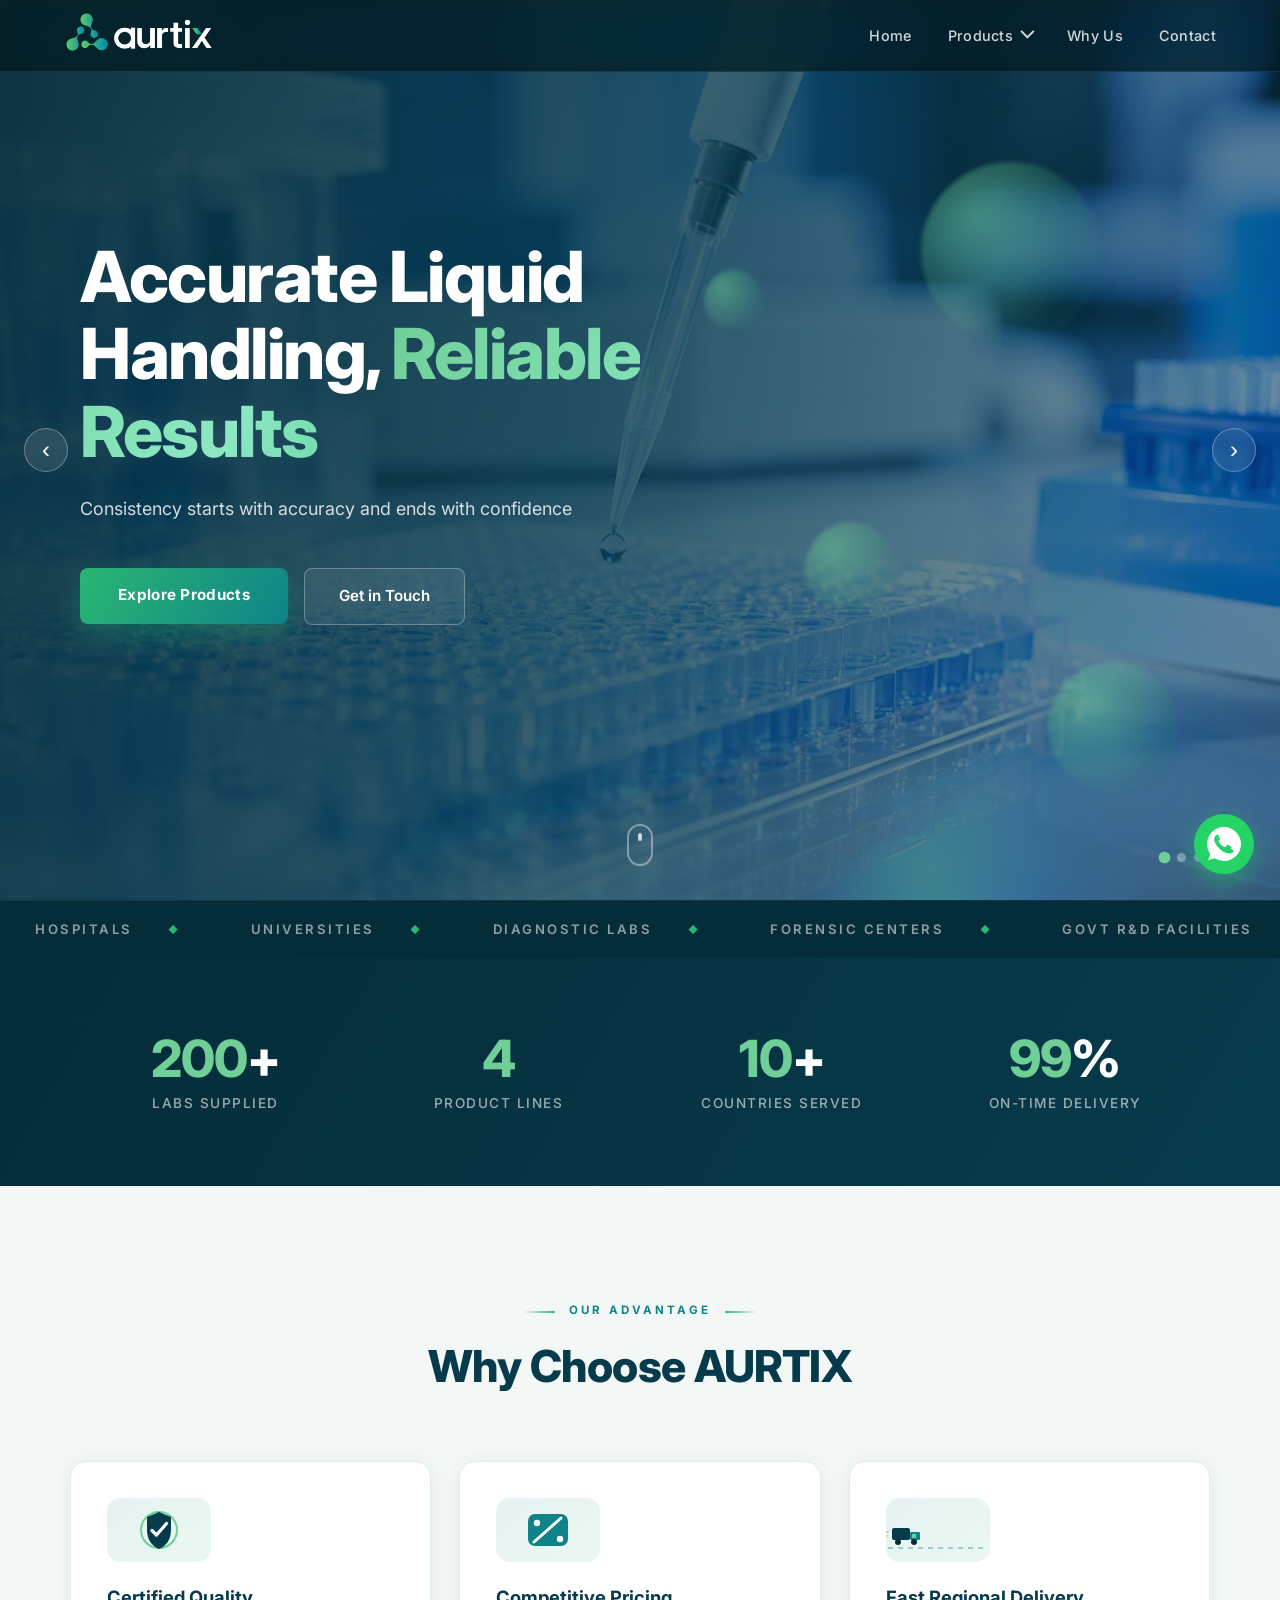
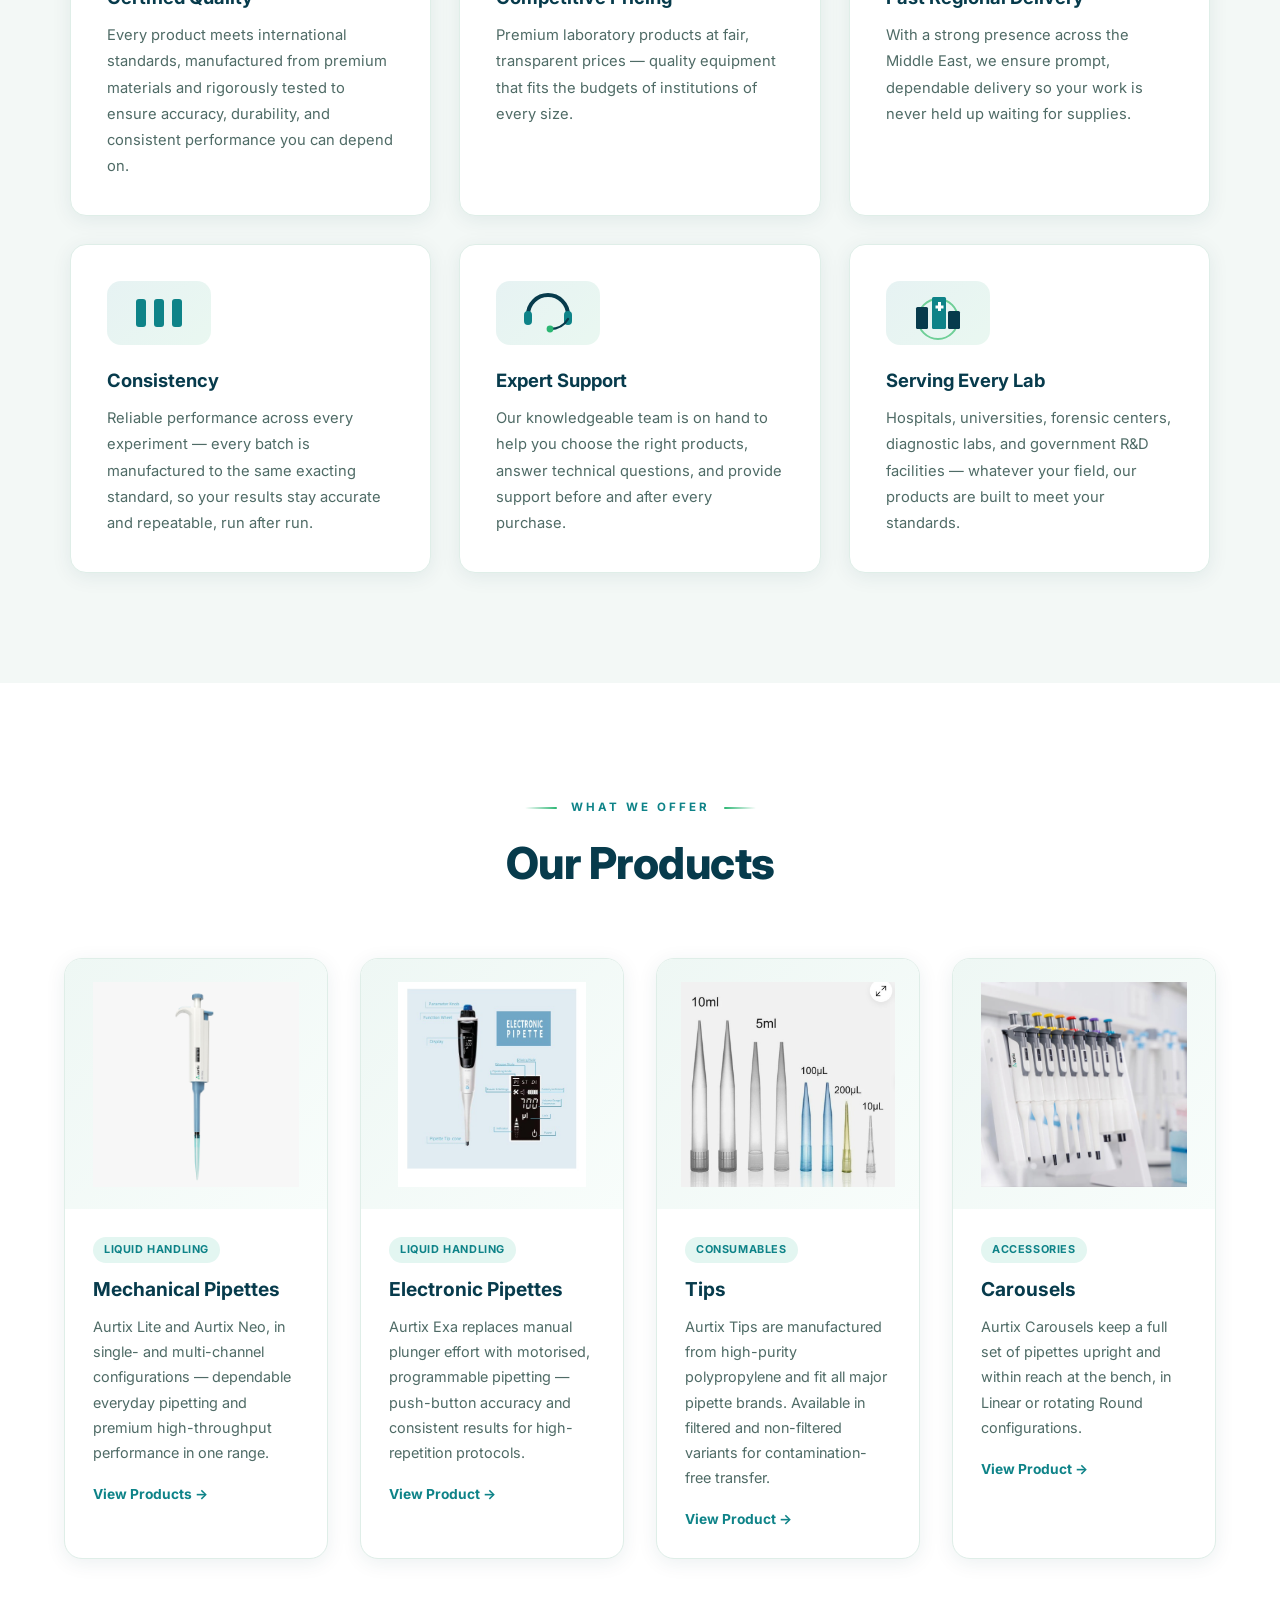
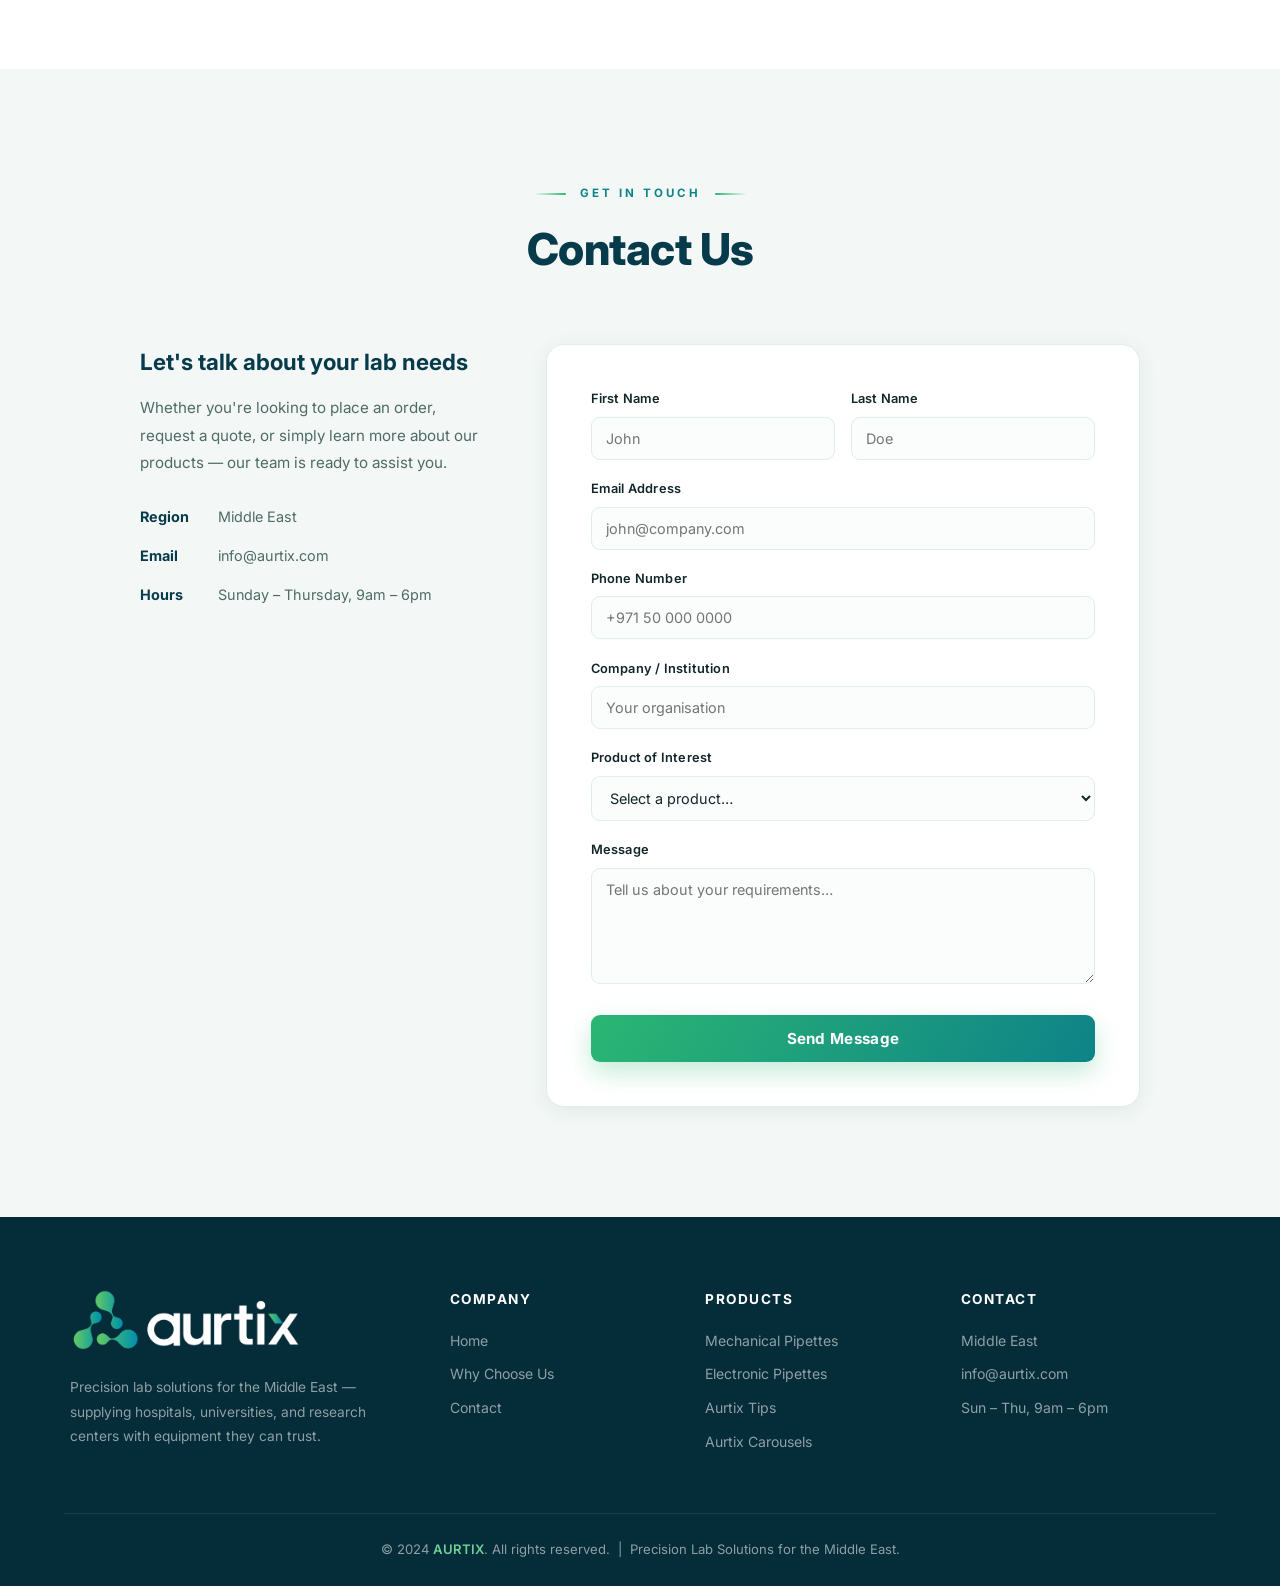
==== commit 329b0ef8: "Swap site logo to logo-white.png everywhere Replace aurtix_logo_final.png with images/logo-white.png" ====
--- a/index.html
+++ b/index.html
@@ -1,205 +1,156 @@
 <!doctype html>
 <html lang="en">
-  <head>
-    <meta charset="UTF-8" />
-    <meta name="viewport" content="width=device-width, initial-scale=1.0" />
-    <title>AURTIX — Precision Lab Solutions</title>
-    <link rel="preconnect" href="https://fonts.googleapis.com" />
-    <link rel="preconnect" href="https://fonts.gstatic.com" crossorigin />
-    <link
-      href="https://fonts.googleapis.com/css2?family=Inter:wght@400;500;600;700;800&display=swap"
-      rel="stylesheet"
-    />
-    <link rel="stylesheet" href="css/style.css" />
-  </head>
-  <body>
-    <!-- ── Navigation ── -->
-    <nav id="navbar">
-      <a href="index.html"
-        ><img src="images/aurtix_logo_final.png" alt="AURTIX" class="nav-logo"
-      /></a>
-      <button class="hamburger" id="hamburger" aria-label="Toggle menu">
-        <span></span><span></span><span></span>
-      </button>
-      <ul class="nav-links">
-        <li><a href="#hero">Home</a></li>
-        <li class="has-dropdown">
-          <a href="#products">Products <i class="chevron"></i></a>
-          <div class="dropdown dropdown-mega">
-            <div class="dropdown-col dropdown-col-wide">
-              <a class="dd-col-link" href="mechanical-pipettes.html"
-                >View All Mechanical Pipettes &#8594;</a
-              >
-              <div class="dropdown-group" role="presentation">
-                Mechanical — Single-Channel
-              </div>
-              <ul>
-                <li>
-                  <a href="aurtix-lite-single.html"
-                    ><span class="dd-text"
-                      >Aurtix Lite<small>TopPette</small></span
-                    ></a
-                  >
-                </li>
-                <li>
-                  <a href="aurtix-neo-single.html"
-                    ><span class="dd-text"
-                      >Aurtix Neo<small>Hi-pette</small></span
-                    ></a
-                  >
-                </li>
-              </ul>
-              <div class="dropdown-group" role="presentation">
-                Mechanical — Multi-Channel
-              </div>
-              <ul>
-                <li>
-                  <a href="aurtix-lite-multi.html"
-                    ><span class="dd-text"
-                      >Aurtix Lite<small>TopPette</small></span
-                    ></a
-                  >
-                </li>
-                <li>
-                  <a href="aurtix-neo-multi.html"
-                    ><span class="dd-text"
-                      >Aurtix Neo<small>Hi-pette</small></span
-                    ></a
-                  >
-                </li>
-              </ul>
-              <div class="dropdown-group" role="presentation">Electronic</div>
-              <ul>
-                <li>
-                  <a href="aurtix-exa.html"
-                    ><span class="dd-text"
-                      >Aurtix Exa<small>Electronic Pipette</small></span
-                    ></a
-                  >
-                </li>
-              </ul>
+
+<head>
+  <meta charset="UTF-8" />
+  <meta name="viewport" content="width=device-width, initial-scale=1.0" />
+  <title>AURTIX — Precision Lab Solutions</title>
+  <link rel="preconnect" href="https://fonts.googleapis.com" />
+  <link rel="preconnect" href="https://fonts.gstatic.com" crossorigin />
+  <link href="https://fonts.googleapis.com/css2?family=Inter:wght@400;500;600;700;800&display=swap" rel="stylesheet" />
+  <link rel="stylesheet" href="css/style.css" />
+</head>
+
+<body>
+  <!-- ── Navigation ── -->
+  <nav id="navbar">
+    <a href="index.html"><img src="images/logo-white.png" alt="AURTIX" class="nav-logo" /></a>
+    <button class="hamburger" id="hamburger" aria-label="Toggle menu">
+      <span></span><span></span><span></span>
+    </button>
+    <ul class="nav-links">
+      <li><a href="#hero">Home</a></li>
+      <li class="has-dropdown">
+        <a href="#products">Products <i class="chevron"></i></a>
+        <div class="dropdown dropdown-mega">
+          <div class="dropdown-col dropdown-col-wide">
+            <a class="dd-col-link" href="mechanical-pipettes.html">View All Mechanical Pipettes &#8594;</a>
+            <div class="dropdown-group" role="presentation">
+              Mechanical — Single-Channel
             </div>
-            <div class="dropdown-col">
-              <div class="dropdown-group" role="presentation">Consumables</div>
-              <ul>
-                <li>
-                  <a href="aurtix-tips.html"
-                    ><span class="dd-text">Aurtix Tips</span></a
-                  >
-                </li>
-              </ul>
+            <ul>
+              <li>
+                <a href="aurtix-lite-single.html"><span class="dd-text">Aurtix Lite<small>TopPette</small></span></a>
+              </li>
+              <li>
+                <a href="aurtix-neo-single.html"><span class="dd-text">Aurtix Neo<small>Hi-pette</small></span></a>
+              </li>
+            </ul>
+            <div class="dropdown-group" role="presentation">
+              Mechanical — Multi-Channel
             </div>
-            <div class="dropdown-col">
-              <div class="dropdown-group" role="presentation">Accessories</div>
-              <ul>
-                <li>
-                  <a href="aurtix-carousels.html"
-                    ><span class="dd-text">Aurtix Carousels</span></a
-                  >
-                </li>
-              </ul>
-            </div>
-          </div>
-        </li>
-        <!-- <li><a href="#mission">About</a></li> -->
-        <li><a href="#why">Why Us</a></li>
-
-        <li><a href="#contact">Contact</a></li>
-      </ul>
-    </nav>
-
-    <!-- ── Hero ── -->
-    <section id="hero">
-      <div class="hero-slides" id="heroSlides">
-        <div
-          class="hero-slide active"
-          style="background-image: url('images/carousel_1.jpeg')"
-        ></div>
-        <div
-          class="hero-slide"
-          style="background-image: url('images/carousel_2.jpeg')"
-        ></div>
-        <div
-          class="hero-slide"
-          style="background-image: url('images/carousel_3.jpeg')"
-        ></div>
-      </div>
-      <div class="hero-overlay"></div>
-      <div class="orb orb-1"></div>
-      <div class="orb orb-2"></div>
-      <div class="orb orb-3"></div>
-      <div class="orb orb-4"></div>
-      <div class="hero-content">
-        <!-- <div class="hero-badge">Precision Lab Solutions</div> -->
-        <h1 id="heroHeadline">
-          Accurate Liquid Handling, <span>Reliable Results</span>
-        </h1>
-        <p id="heroSub">
-          Consistency starts with accuracy and ends with confidence
-        </p>
-        <div class="hero-actions">
-          <a href="#products" class="btn-primary">Explore Products</a>
-          <a href="#contact" class="btn-ghost">Get in Touch</a>
-        </div>
-      </div>
-      <button
-        class="hero-arrow prev"
-        onclick="moveHeroSlide(-1)"
-        aria-label="Previous slide"
-      >
-        &#8249;
-      </button>
-      <button
-        class="hero-arrow next"
-        onclick="moveHeroSlide(1)"
-        aria-label="Next slide"
-      >
-        &#8250;
-      </button>
-      <div class="hero-dots" id="heroDots">
-        <span class="dot active" onclick="goToHeroSlide(0)"></span>
-        <span class="dot" onclick="goToHeroSlide(1)"></span>
-        <span class="dot" onclick="goToHeroSlide(2)"></span>
-      </div>
-      <div class="scroll-hint" aria-hidden="true"></div>
-    </section>
-
-    <!-- ── Trusted-by marquee ── -->
-    <div class="marquee-strip" aria-hidden="true">
-      <div class="marquee-track">
-        <span>Hospitals</span><span>Universities</span
-        ><span>Diagnostic Labs</span><span>Forensic Centers</span
-        ><span>Govt R&amp;D Facilities</span><span>Medical Centers</span
-        ><span>Research Institutes</span> <span>Hospitals</span
-        ><span>Universities</span><span>Diagnostic Labs</span
-        ><span>Forensic Centers</span><span>Govt R&amp;D Facilities</span
-        ><span>Medical Centers</span><span>Research Institutes</span>
-      </div>
-    </div>
-
-    <!-- ── Stats ── -->
-    <section id="stats">
-      <div class="stats-grid stagger">
-        <div class="stat reveal">
-          <h3><em data-count="200">0</em>+</h3>
-          <p>Labs Supplied</p>
-        </div>
-        <div class="stat reveal">
-          <h3><em data-count="4">0</em></h3>
-          <p>Product Lines</p>
-        </div>
-        <div class="stat reveal">
-          <h3><em data-count="10">0</em>+</h3>
-          <p>Countries Served</p>
-        </div>
-        <div class="stat reveal">
-          <h3><em data-count="99">0</em>%</h3>
-          <p>On-Time Delivery</p>
-        </div>
-      </div>
-    </section>
-
-    <!-- ── Mission & Vision (disabled for now — may re-enable later) ──
+            <ul>
+              <li>
+                <a href="aurtix-lite-multi.html"><span class="dd-text">Aurtix Lite<small>TopPette</small></span></a>
+              </li>
+              <li>
+                <a href="aurtix-neo-multi.html"><span class="dd-text">Aurtix Neo<small>Hi-pette</small></span></a>
+              </li>
+            </ul>
+            <div class="dropdown-group" role="presentation">Electronic</div>
+            <ul>
+              <li>
+                <a href="aurtix-exa.html"><span class="dd-text">Aurtix Exa<small>Electronic Pipette</small></span></a>
+              </li>
+            </ul>
+          </div>
+          <div class="dropdown-col">
+            <div class="dropdown-group" role="presentation">Consumables</div>
+            <ul>
+              <li>
+                <a href="aurtix-tips.html"><span class="dd-text">Aurtix Tips</span></a>
+              </li>
+            </ul>
+          </div>
+          <div class="dropdown-col">
+            <div class="dropdown-group" role="presentation">Accessories</div>
+            <ul>
+              <li>
+                <a href="aurtix-carousels.html"><span class="dd-text">Aurtix Carousels</span></a>
+              </li>
+            </ul>
+          </div>
+        </div>
+      </li>
+      <!-- <li><a href="#mission">About</a></li> -->
+      <li><a href="#why">Why Us</a></li>
+
+      <li><a href="#contact">Contact</a></li>
+    </ul>
+  </nav>
+
+  <!-- ── Hero ── -->
+  <section id="hero">
+    <div class="hero-slides" id="heroSlides">
+      <div class="hero-slide active" style="background-image: url('images/carousel_1.jpeg')"></div>
+      <div class="hero-slide" style="background-image: url('images/carousel_2.jpeg')"></div>
+      <div class="hero-slide" style="background-image: url('images/carousel_3.jpeg')"></div>
+    </div>
+    <div class="hero-overlay"></div>
+    <div class="orb orb-1"></div>
+    <div class="orb orb-2"></div>
+    <div class="orb orb-3"></div>
+    <div class="orb orb-4"></div>
+    <div class="hero-content">
+      <!-- <div class="hero-badge">Precision Lab Solutions</div> -->
+      <h1 id="heroHeadline">
+        Accurate Liquid Handling, <span>Reliable Results</span>
+      </h1>
+      <p id="heroSub">
+        Consistency starts with accuracy and ends with confidence
+      </p>
+      <div class="hero-actions">
+        <a href="#products" class="btn-primary">Explore Products</a>
+        <a href="#contact" class="btn-ghost">Get in Touch</a>
+      </div>
+    </div>
+    <button class="hero-arrow prev" onclick="moveHeroSlide(-1)" aria-label="Previous slide">
+      &#8249;
+    </button>
+    <button class="hero-arrow next" onclick="moveHeroSlide(1)" aria-label="Next slide">
+      &#8250;
+    </button>
+    <div class="hero-dots" id="heroDots">
+      <span class="dot active" onclick="goToHeroSlide(0)"></span>
+      <span class="dot" onclick="goToHeroSlide(1)"></span>
+      <span class="dot" onclick="goToHeroSlide(2)"></span>
+    </div>
+    <div class="scroll-hint" aria-hidden="true"></div>
+  </section>
+
+  <!-- ── Trusted-by marquee ── -->
+  <div class="marquee-strip" aria-hidden="true">
+    <div class="marquee-track">
+      <span>Hospitals</span><span>Universities</span><span>Diagnostic Labs</span><span>Forensic Centers</span><span>Govt
+        R&amp;D Facilities</span><span>Medical Centers</span><span>Research Institutes</span>
+      <span>Hospitals</span><span>Universities</span><span>Diagnostic Labs</span><span>Forensic Centers</span><span>Govt
+        R&amp;D Facilities</span><span>Medical Centers</span><span>Research Institutes</span>
+    </div>
+  </div>
+
+  <!-- ── Stats ── -->
+  <section id="stats">
+    <div class="stats-grid stagger">
+      <div class="stat reveal">
+        <h3><em data-count="200">0</em>+</h3>
+        <p>Labs Supplied</p>
+      </div>
+      <div class="stat reveal">
+        <h3><em data-count="4">0</em></h3>
+        <p>Product Lines</p>
+      </div>
+      <div class="stat reveal">
+        <h3><em data-count="10">0</em>+</h3>
+        <p>Countries Served</p>
+      </div>
+      <div class="stat reveal">
+        <h3><em data-count="99">0</em>%</h3>
+        <p>On-Time Delivery</p>
+      </div>
+    </div>
+  </section>
+
+  <!-- ── Mission & Vision (disabled for now — may re-enable later) ──
     <section id="mission">
       <div class="section-header reveal">
         <span class="section-tag">Who We Are</span>
@@ -242,354 +193,358 @@
     </section>
     -->
 
-    <!-- ── Why Choose Us ── -->
-    <section id="why">
-      <div class="section-header reveal">
-        <span class="section-tag">Our Advantage</span>
-        <h2>Why Choose AURTIX</h2>
-      </div>
-      <div class="why-grid stagger">
-        <div class="why-card reveal">
-          <div class="why-icon">
-            <svg viewBox="0 0 100 64" aria-hidden="true">
-              <circle class="icon-ring" cx="50" cy="32" r="18" fill="none" style="stroke:var(--sky)" stroke-width="2"></circle>
-              <path d="M50 14 L62 19 L62 32 C62 42 57 48 50 51 C43 48 38 42 38 32 L38 19 Z" style="fill:var(--primary)"></path>
-              <path d="M43 32.5 L47.5 37 L57.5 25.5" fill="none" stroke="#fff" stroke-width="3.2" stroke-linecap="round" stroke-linejoin="round"></path>
-            </svg>
-          </div>
-          <h3>Certified Quality</h3>
+  <!-- ── Why Choose Us ── -->
+  <section id="why">
+    <div class="section-header reveal">
+      <span class="section-tag">Our Advantage</span>
+      <h2>Why Choose AURTIX</h2>
+    </div>
+    <div class="why-grid stagger">
+      <div class="why-card reveal">
+        <div class="why-icon">
+          <svg viewBox="0 0 100 64" aria-hidden="true">
+            <circle class="icon-ring" cx="50" cy="32" r="18" fill="none" style="stroke:var(--sky)" stroke-width="2">
+            </circle>
+            <path d="M50 14 L62 19 L62 32 C62 42 57 48 50 51 C43 48 38 42 38 32 L38 19 Z" style="fill:var(--primary)">
+            </path>
+            <path d="M43 32.5 L47.5 37 L57.5 25.5" fill="none" stroke="#fff" stroke-width="3.2" stroke-linecap="round"
+              stroke-linejoin="round"></path>
+          </svg>
+        </div>
+        <h3>Certified Quality</h3>
+        <p>
+          Every product meets international standards, manufactured from
+          premium materials and rigorously tested to ensure accuracy,
+          durability, and consistent performance you can depend on.
+        </p>
+      </div>
+
+      <div class="why-card reveal">
+        <div class="why-icon">
+          <svg viewBox="0 0 100 64" aria-hidden="true">
+            <defs>
+              <clipPath id="tagClip">
+                <rect x="30" y="16" width="40" height="32" rx="7"></rect>
+              </clipPath>
+            </defs>
+            <rect x="30" y="16" width="40" height="32" rx="7" style="fill:var(--accent)"></rect>
+            <circle cx="39" cy="25" r="3.2" style="fill:var(--bg)"></circle>
+            <path d="M36 44 L63 20" stroke="#fff" stroke-width="3" stroke-linecap="round"></path>
+            <circle cx="62" cy="41" r="3.2" style="fill:#fff"></circle>
+            <rect class="icon-shine" x="24" y="10" width="10" height="44" style="fill:#fff" opacity="0"
+              clip-path="url(#tagClip)"></rect>
+          </svg>
+        </div>
+        <h3>Competitive Pricing</h3>
+        <p>
+          Premium laboratory products at fair, transparent prices — quality
+          equipment that fits the budgets of institutions of every size.
+        </p>
+      </div>
+
+
+
+      <div class="why-card reveal">
+        <div class="why-icon">
+          <svg viewBox="0 0 100 64" aria-hidden="true">
+            <line x1="0" y1="50" x2="100" y2="50" style="stroke:var(--accent)" stroke-width="2" stroke-dasharray="5 5"
+              opacity="0.35"></line>
+            <g class="icon-truck">
+              <line x1="-6" y1="34" x2="0" y2="34" style="stroke:var(--sky)" stroke-width="1.6" stroke-linecap="round"
+                opacity="0.7"></line>
+              <line x1="-9" y1="38" x2="0" y2="38" style="stroke:var(--sky)" stroke-width="1.6" stroke-linecap="round"
+                opacity="0.5"></line>
+              <rect x="4" y="30" width="18" height="12" rx="2" style="fill:var(--primary)"></rect>
+              <rect x="22" y="34" width="10" height="8" rx="1" style="fill:var(--accent)"></rect>
+              <rect x="24" y="36" width="4" height="4" style="fill:var(--sky)"></rect>
+              <circle cx="10" cy="44" r="3" style="fill:var(--primary-dark)"></circle>
+              <circle cx="26" cy="44" r="3" style="fill:var(--primary-dark)"></circle>
+            </g>
+          </svg>
+        </div>
+        <h3>Fast Regional Delivery</h3>
+        <p>
+          With a strong presence across the Middle East, we ensure prompt,
+          dependable delivery so your work is never held up waiting for
+          supplies.
+        </p>
+      </div>
+
+      <div class="why-card reveal">
+        <div class="why-icon">
+          <svg viewBox="0 0 100 64" aria-hidden="true">
+            <rect class="icon-bar" x="27" y="18" width="10" height="28" rx="3" style="fill:var(--accent)"></rect>
+            <rect class="icon-bar" x="45" y="18" width="10" height="28" rx="3" style="fill:var(--accent)"></rect>
+            <rect class="icon-bar" x="63" y="18" width="10" height="28" rx="3" style="fill:var(--accent)"></rect>
+          </svg>
+        </div>
+        <h3>Consistency</h3>
+        <p>
+          Reliable performance across every experiment — every batch is
+          manufactured to the same exacting standard, so your results stay
+          accurate and repeatable, run after run.
+        </p>
+      </div>
+
+      <div class="why-card reveal">
+        <div class="why-icon">
+          <svg viewBox="0 0 100 64" aria-hidden="true">
+            <path d="M30 34 A20 20 0 0 1 70 34" fill="none" style="stroke:var(--primary)" stroke-width="4"
+              stroke-linecap="round"></path>
+            <rect x="26" y="30" width="8" height="14" rx="4" style="fill:var(--accent)"></rect>
+            <rect x="66" y="30" width="8" height="14" rx="4" style="fill:var(--accent)"></rect>
+            <path d="M70 38 Q64 48 52 48" fill="none" style="stroke:var(--primary)" stroke-width="2.4"
+              stroke-linecap="round"></path>
+            <circle class="icon-dot" cx="52" cy="48" r="3.4" style="fill:var(--highlight)"></circle>
+          </svg>
+        </div>
+        <h3>Expert Support</h3>
+        <p>
+          Our knowledgeable team is on hand to help you choose the right
+          products, answer technical questions, and provide support before and
+          after every purchase.
+        </p>
+      </div>
+
+      <div class="why-card reveal">
+        <div class="why-icon">
+          <svg viewBox="0 0 100 64" aria-hidden="true">
+            <circle class="icon-ring2" cx="50" cy="38" r="20" fill="none" style="stroke:var(--sky)" stroke-width="2">
+            </circle>
+            <rect x="28" y="26" width="12" height="22" rx="1.5" style="fill:var(--primary)"></rect>
+            <rect x="44" y="16" width="14" height="32" rx="1.5" style="fill:var(--accent)"></rect>
+            <rect x="60" y="30" width="12" height="18" rx="1.5" style="fill:var(--primary)"></rect>
+            <rect x="47.5" y="24.5" width="8" height="3" style="fill:#fff"></rect>
+            <rect x="50" y="21" width="3" height="9" style="fill:#fff"></rect>
+          </svg>
+        </div>
+        <h3>Serving Every Lab</h3>
+        <p>
+          Hospitals, universities, forensic centers, diagnostic labs, and
+          government R&amp;D facilities — whatever your field, our products
+          are built to meet your standards.
+        </p>
+      </div>
+    </div>
+  </section>
+
+  <!-- ── Products ── -->
+  <section id="products">
+    <div class="section-header reveal">
+      <span class="section-tag">What We Offer</span>
+      <h2>Our Products</h2>
+    </div>
+    <div class="products-grid stagger">
+      <!-- Mechanical Pipettes -->
+      <a class="product-card reveal" href="mechanical-pipettes.html">
+        <div class="carousel">
+          <div class="carousel-track">
+            <div class="carousel-slide">
+              <img src="images/products/aurtix_lite_1.jpeg" alt="Mechanical Pipettes" />
+            </div>
+          </div>
+        </div>
+        <div class="product-info">
+          <span class="product-tag">Liquid Handling</span>
+          <h3>Mechanical Pipettes</h3>
           <p>
-            Every product meets international standards, manufactured from
-            premium materials and rigorously tested to ensure accuracy,
-            durability, and consistent performance you can depend on.
+            Aurtix Lite and Aurtix Neo, in single- and multi-channel
+            configurations — dependable everyday pipetting and premium
+            high-throughput performance in one range.
           </p>
-        </div>
-
-        <div class="why-card reveal">
-          <div class="why-icon">
-            <svg viewBox="0 0 100 64" aria-hidden="true">
-              <rect class="icon-bar" x="27" y="18" width="10" height="28" rx="3" style="fill:var(--accent)"></rect>
-              <rect class="icon-bar" x="45" y="18" width="10" height="28" rx="3" style="fill:var(--accent)"></rect>
-              <rect class="icon-bar" x="63" y="18" width="10" height="28" rx="3" style="fill:var(--accent)"></rect>
-            </svg>
-          </div>
-          <h3>Consistency</h3>
+          <span class="product-link">View Products &#8594;</span>
+        </div>
+      </a>
+
+      <!-- Electronic Pipettes -->
+      <a class="product-card reveal" href="aurtix-exa.html">
+        <div class="carousel">
+          <div class="carousel-track">
+            <div class="carousel-slide">
+              <img src="images/products/aurtix_exa_1.jpeg" alt="Electronic Pipettes" />
+            </div>
+          </div>
+        </div>
+        <div class="product-info">
+          <span class="product-tag">Liquid Handling</span>
+          <h3>Electronic Pipettes</h3>
           <p>
-            Reliable performance across every experiment — every batch is
-            manufactured to the same exacting standard, so your results stay
-            accurate and repeatable, run after run.
+            Aurtix Exa replaces manual plunger effort with motorised,
+            programmable pipetting — push-button accuracy and consistent
+            results for high-repetition protocols.
           </p>
-        </div>
-
-        <div class="why-card reveal">
-          <div class="why-icon">
-            <svg viewBox="0 0 100 64" aria-hidden="true">
-              <line x1="0" y1="50" x2="100" y2="50" style="stroke:var(--accent)" stroke-width="2" stroke-dasharray="5 5" opacity="0.35"></line>
-              <g class="icon-truck">
-                <line x1="-6" y1="34" x2="0" y2="34" style="stroke:var(--sky)" stroke-width="1.6" stroke-linecap="round" opacity="0.7"></line>
-                <line x1="-9" y1="38" x2="0" y2="38" style="stroke:var(--sky)" stroke-width="1.6" stroke-linecap="round" opacity="0.5"></line>
-                <rect x="4" y="30" width="18" height="12" rx="2" style="fill:var(--primary)"></rect>
-                <rect x="22" y="34" width="10" height="8" rx="1" style="fill:var(--accent)"></rect>
-                <rect x="24" y="36" width="4" height="4" style="fill:var(--sky)"></rect>
-                <circle cx="10" cy="44" r="3" style="fill:var(--primary-dark)"></circle>
-                <circle cx="26" cy="44" r="3" style="fill:var(--primary-dark)"></circle>
-              </g>
-            </svg>
-          </div>
-          <h3>Fast Regional Delivery</h3>
+          <span class="product-link">View Product &#8594;</span>
+        </div>
+      </a>
+
+      <!-- Tips -->
+      <a class="product-card reveal" href="aurtix-tips.html">
+        <div class="carousel">
+          <div class="carousel-track">
+            <div class="carousel-slide">
+              <img src="images/tips.jpeg" alt="Aurtix Tips" />
+            </div>
+          </div>
+        </div>
+        <div class="product-info">
+          <span class="product-tag">Consumables</span>
+          <h3>Tips</h3>
           <p>
-            With a strong presence across the Middle East, we ensure prompt,
-            dependable delivery so your work is never held up waiting for
-            supplies.
+            Aurtix Tips are manufactured from high-purity polypropylene and
+            fit all major pipette brands. Available in filtered and
+            non-filtered variants for contamination-free transfer.
           </p>
-        </div>
-
-        <div class="why-card reveal">
-          <div class="why-icon">
-            <svg viewBox="0 0 100 64" aria-hidden="true">
-              <defs>
-                <clipPath id="tagClip">
-                  <rect x="30" y="16" width="40" height="32" rx="7"></rect>
-                </clipPath>
-              </defs>
-              <rect x="30" y="16" width="40" height="32" rx="7" style="fill:var(--accent)"></rect>
-              <circle cx="39" cy="25" r="3.2" style="fill:var(--bg)"></circle>
-              <path d="M36 44 L63 20" stroke="#fff" stroke-width="3" stroke-linecap="round"></path>
-              <circle cx="62" cy="41" r="3.2" style="fill:#fff"></circle>
-              <rect class="icon-shine" x="24" y="10" width="10" height="44" style="fill:#fff" opacity="0" clip-path="url(#tagClip)"></rect>
-            </svg>
-          </div>
-          <h3>Competitive Pricing</h3>
+          <span class="product-link">View Product &#8594;</span>
+        </div>
+      </a>
+
+      <!-- Carousels -->
+      <a class="product-card reveal" href="aurtix-carousels.html">
+        <div class="carousel">
+          <div class="carousel-track">
+            <div class="carousel-slide">
+              <img src="images/products/pipette_stand_linear_1.jpeg" alt="Aurtix Carousels" />
+            </div>
+          </div>
+        </div>
+        <div class="product-info">
+          <span class="product-tag">Accessories</span>
+          <h3>Carousels</h3>
           <p>
-            Premium laboratory products at fair, transparent prices — quality
-            equipment that fits the budgets of institutions of every size.
+            Aurtix Carousels keep a full set of pipettes upright and within
+            reach at the bench, in Linear or rotating Round configurations.
           </p>
-        </div>
-
-        <div class="why-card reveal">
-          <div class="why-icon">
-            <svg viewBox="0 0 100 64" aria-hidden="true">
-              <path d="M30 34 A20 20 0 0 1 70 34" fill="none" style="stroke:var(--primary)" stroke-width="4" stroke-linecap="round"></path>
-              <rect x="26" y="30" width="8" height="14" rx="4" style="fill:var(--accent)"></rect>
-              <rect x="66" y="30" width="8" height="14" rx="4" style="fill:var(--accent)"></rect>
-              <path d="M70 38 Q64 48 52 48" fill="none" style="stroke:var(--primary)" stroke-width="2.4" stroke-linecap="round"></path>
-              <circle class="icon-dot" cx="52" cy="48" r="3.4" style="fill:var(--highlight)"></circle>
-            </svg>
-          </div>
-          <h3>Expert Support</h3>
-          <p>
-            Our knowledgeable team is on hand to help you choose the right
-            products, answer technical questions, and provide support before and
-            after every purchase.
-          </p>
-        </div>
-
-        <div class="why-card reveal">
-          <div class="why-icon">
-            <svg viewBox="0 0 100 64" aria-hidden="true">
-              <circle class="icon-ring2" cx="50" cy="38" r="20" fill="none" style="stroke:var(--sky)" stroke-width="2"></circle>
-              <rect x="28" y="26" width="12" height="22" rx="1.5" style="fill:var(--primary)"></rect>
-              <rect x="44" y="16" width="14" height="32" rx="1.5" style="fill:var(--accent)"></rect>
-              <rect x="60" y="30" width="12" height="18" rx="1.5" style="fill:var(--primary)"></rect>
-              <rect x="47.5" y="24.5" width="8" height="3" style="fill:#fff"></rect>
-              <rect x="50" y="21" width="3" height="9" style="fill:#fff"></rect>
-            </svg>
-          </div>
-          <h3>Serving Every Lab</h3>
-          <p>
-            Hospitals, universities, forensic centers, diagnostic labs, and
-            government R&amp;D facilities — whatever your field, our products
-            are built to meet your standards.
-          </p>
-        </div>
-      </div>
-    </section>
-
-    <!-- ── Products ── -->
-    <section id="products">
-      <div class="section-header reveal">
-        <span class="section-tag">What We Offer</span>
-        <h2>Our Products</h2>
-      </div>
-      <div class="products-grid stagger">
-        <!-- Mechanical Pipettes -->
-        <a class="product-card reveal" href="mechanical-pipettes.html">
-          <div class="carousel">
-            <div class="carousel-track">
-              <div class="carousel-slide">
-                <img src="images/products/aurtix_lite_1.jpeg" alt="Mechanical Pipettes" />
-              </div>
-            </div>
-          </div>
-          <div class="product-info">
-            <span class="product-tag">Liquid Handling</span>
-            <h3>Mechanical Pipettes</h3>
-            <p>
-              Aurtix Lite and Aurtix Neo, in single- and multi-channel
-              configurations — dependable everyday pipetting and premium
-              high-throughput performance in one range.
-            </p>
-            <span class="product-link">View Products &#8594;</span>
-          </div>
-        </a>
-
-        <!-- Electronic Pipettes -->
-        <a class="product-card reveal" href="aurtix-exa.html">
-          <div class="carousel">
-            <div class="carousel-track">
-              <div class="carousel-slide">
-                <img src="images/products/aurtix_exa_1.jpeg" alt="Electronic Pipettes" />
-              </div>
-            </div>
-          </div>
-          <div class="product-info">
-            <span class="product-tag">Liquid Handling</span>
-            <h3>Electronic Pipettes</h3>
-            <p>
-              Aurtix Exa replaces manual plunger effort with motorised,
-              programmable pipetting — push-button accuracy and consistent
-              results for high-repetition protocols.
-            </p>
-            <span class="product-link">View Product &#8594;</span>
-          </div>
-        </a>
-
-        <!-- Tips -->
-        <a class="product-card reveal" href="aurtix-tips.html">
-          <div class="carousel">
-            <div class="carousel-track">
-              <div class="carousel-slide">
-                <img src="images/tips.jpeg" alt="Aurtix Tips" />
-              </div>
-            </div>
-          </div>
-          <div class="product-info">
-            <span class="product-tag">Consumables</span>
-            <h3>Tips</h3>
-            <p>
-              Aurtix Tips are manufactured from high-purity polypropylene and
-              fit all major pipette brands. Available in filtered and
-              non-filtered variants for contamination-free transfer.
-            </p>
-            <span class="product-link">View Product &#8594;</span>
-          </div>
-        </a>
-
-        <!-- Carousels -->
-        <a class="product-card reveal" href="aurtix-carousels.html">
-          <div class="carousel">
-            <div class="carousel-track">
-              <div class="carousel-slide">
-                <img src="images/products/pipette_stand_linear_1.jpeg" alt="Aurtix Carousels" />
-              </div>
-            </div>
-          </div>
-          <div class="product-info">
-            <span class="product-tag">Accessories</span>
-            <h3>Carousels</h3>
-            <p>
-              Aurtix Carousels keep a full set of pipettes upright and within
-              reach at the bench, in Linear or rotating Round configurations.
-            </p>
-            <span class="product-link">View Product &#8594;</span>
-          </div>
-        </a>
-      </div>
-    </section>
-
-    <!-- ── Contact ── -->
-    <section id="contact">
-      <div class="section-header reveal">
-        <span class="section-tag">Get In Touch</span>
-        <h2>Contact Us</h2>
-      </div>
-      <div class="contact-wrapper">
-        <div class="contact-info reveal reveal-left">
-          <h3>Let's talk about your lab needs</h3>
-          <p>
-            Whether you're looking to place an order, request a quote, or simply
-            learn more about our products — our team is ready to assist you.
-          </p>
-          <div class="contact-detail">
-            <span class="label">Region</span>
-            <span>Middle East</span>
-          </div>
-          <div class="contact-detail">
-            <span class="label">Email</span>
-            <span>info@aurtix.com</span>
-          </div>
-          <div class="contact-detail">
-            <span class="label">Hours</span>
-            <span>Sunday – Thursday, 9am – 6pm</span>
-          </div>
-        </div>
-        <div class="contact-form reveal reveal-right">
-          <div class="form-row">
-            <div class="form-group">
-              <label for="fname">First Name</label>
-              <input type="text" id="fname" placeholder="John" />
-            </div>
-            <div class="form-group">
-              <label for="lname">Last Name</label>
-              <input type="text" id="lname" placeholder="Doe" />
-            </div>
-          </div>
+          <span class="product-link">View Product &#8594;</span>
+        </div>
+      </a>
+    </div>
+  </section>
+
+  <!-- ── Contact ── -->
+  <section id="contact">
+    <div class="section-header reveal">
+      <span class="section-tag">Get In Touch</span>
+      <h2>Contact Us</h2>
+    </div>
+    <div class="contact-wrapper">
+      <div class="contact-info reveal reveal-left">
+        <h3>Let's talk about your lab needs</h3>
+        <p>
+          Whether you're looking to place an order, request a quote, or simply
+          learn more about our products — our team is ready to assist you.
+        </p>
+        <div class="contact-detail">
+          <span class="label">Region</span>
+          <span>Middle East</span>
+        </div>
+        <div class="contact-detail">
+          <span class="label">Email</span>
+          <span>info@aurtix.com</span>
+        </div>
+        <div class="contact-detail">
+          <span class="label">Hours</span>
+          <span>Sunday – Thursday, 9am – 6pm</span>
+        </div>
+      </div>
+      <div class="contact-form reveal reveal-right">
+        <div class="form-row">
           <div class="form-group">
-            <label for="email">Email Address</label>
-            <input type="email" id="email" placeholder="john@company.com" />
+            <label for="fname">First Name</label>
+            <input type="text" id="fname" placeholder="John" />
           </div>
           <div class="form-group">
-            <label for="phone">Phone Number</label>
-            <input type="tel" id="phone" placeholder="+971 50 000 0000" />
-          </div>
-          <div class="form-group">
-            <label for="company">Company / Institution</label>
-            <input type="text" id="company" placeholder="Your organisation" />
-          </div>
-          <div class="form-group">
-            <label for="product">Product of Interest</label>
-            <select id="product">
-              <option value="">Select a product…</option>
-              <option>Pipette</option>
-              <option>Tips</option>
-              <option>Tubes</option>
-              <option>Cryostorage Vials</option>
-              <option>General Inquiry</option>
-            </select>
-          </div>
-          <div class="form-group">
-            <label for="message">Message</label>
-            <textarea
-              id="message"
-              placeholder="Tell us about your requirements…"
-            ></textarea>
-          </div>
-          <button class="btn-submit" type="button">Send Message</button>
-        </div>
-      </div>
-    </section>
-
-    <!-- ── Footer ── -->
-    <footer>
-      <div class="footer-grid">
-        <div class="footer-brand">
-          <img src="images/aurtix_logo_final.png" alt="AURTIX" />
-          <p>
-            Precision lab solutions for the Middle East — supplying hospitals,
-            universities, and research centers with equipment they can trust.
-          </p>
-        </div>
-        <div class="footer-col">
-          <h4>Company</h4>
-          <ul>
-            <li><a href="#hero">Home</a></li>
-            <!-- <li><a href="#mission">About Us</a></li> -->
-            <li><a href="#why">Why Choose Us</a></li>
-            <li><a href="#contact">Contact</a></li>
-          </ul>
-        </div>
-        <div class="footer-col">
-          <h4>Products</h4>
-          <ul>
-            <li><a href="mechanical-pipettes.html">Mechanical Pipettes</a></li>
-            <li><a href="aurtix-exa.html">Electronic Pipettes</a></li>
-            <li><a href="aurtix-tips.html">Aurtix Tips</a></li>
-            <li><a href="aurtix-carousels.html">Aurtix Carousels</a></li>
-          </ul>
-        </div>
-        <div class="footer-col">
-          <h4>Contact</h4>
-          <ul>
-            <li>Middle East</li>
-            <li>info@aurtix.com</li>
-            <li>Sun – Thu, 9am – 6pm</li>
-          </ul>
-        </div>
-      </div>
-      <div class="footer-bottom">
-        <p>
-          &copy; 2024 <span>AURTIX</span>. All rights reserved. &nbsp;|&nbsp;
-          Precision Lab Solutions for the Middle East.
-        </p>
-      </div>
-    </footer>
-
-    <!-- ── WhatsApp Floating Button ── -->
-    <a
-      href="https://wa.me/971567278715"
-      target="_blank"
-      rel="noopener"
-      class="whatsapp-float"
-      aria-label="Chat with us on WhatsApp"
-    >
-      <span class="wa-tooltip">Chat with the founder</span>
-      <svg viewBox="0 0 32 32" xmlns="http://www.w3.org/2000/svg">
-        <path
-          d="M16.004 0h-.008C7.174 0 0 7.176 0 16c0 3.498 1.13 6.74 3.05 9.37L1.05 31.34l6.18-1.976A15.9 15.9 0 0 0 16.004 32C24.826 32 32 24.822 32 16S24.826 0 16.004 0zm9.318 22.594c-.386 1.09-1.92 1.994-3.142 2.258-.836.178-1.928.32-5.604-1.204-4.7-1.948-7.726-6.724-7.962-7.034-.226-.31-1.9-2.53-1.9-4.826 0-2.296 1.166-3.424 1.636-3.904.386-.394.846-.574 1.328-.574.156 0 .296.008.422.014.382.016.574.038.826.64.314.756 1.078 2.652 1.17 2.846.094.194.188.456.056.766-.124.32-.234.46-.444.708-.21.248-.41.438-.62.704-.192.232-.408.482-.166.898.242.408 1.076 1.772 2.31 2.87 1.592 1.418 2.886 1.87 3.346 2.062.342.142.75.108 1.002-.16.32-.342.714-.91 1.116-1.47.286-.4.648-.45.99-.32.348.124 2.206 1.04 2.586 1.23.38.19.632.282.726.44.092.158.092.91-.294 2z"
-        />
-      </svg>
-    </a>
-
-    <script src="js/main.js"></script>
-  </body>
-</html>
+            <label for="lname">Last Name</label>
+            <input type="text" id="lname" placeholder="Doe" />
+          </div>
+        </div>
+        <div class="form-group">
+          <label for="email">Email Address</label>
+          <input type="email" id="email" placeholder="john@company.com" />
+        </div>
+        <div class="form-group">
+          <label for="phone">Phone Number</label>
+          <input type="tel" id="phone" placeholder="+971 50 000 0000" />
+        </div>
+        <div class="form-group">
+          <label for="company">Company / Institution</label>
+          <input type="text" id="company" placeholder="Your organisation" />
+        </div>
+        <div class="form-group">
+          <label for="product">Product of Interest</label>
+          <select id="product">
+            <option value="">Select a product…</option>
+            <option>Pipette</option>
+            <option>Tips</option>
+            <option>Tubes</option>
+            <option>Cryostorage Vials</option>
+            <option>General Inquiry</option>
+          </select>
+        </div>
+        <div class="form-group">
+          <label for="message">Message</label>
+          <textarea id="message" placeholder="Tell us about your requirements…"></textarea>
+        </div>
+        <button class="btn-submit" type="button">Send Message</button>
+      </div>
+    </div>
+  </section>
+
+  <!-- ── Footer ── -->
+  <footer>
+    <div class="footer-grid">
+      <div class="footer-brand">
+        <img src="images/logo-white.png" alt="AURTIX" />
+        <p>
+          Precision lab solutions for the Middle East — supplying hospitals,
+          universities, and research centers with equipment they can trust.
+        </p>
+      </div>
+      <div class="footer-col">
+        <h4>Company</h4>
+        <ul>
+          <li><a href="#hero">Home</a></li>
+          <!-- <li><a href="#mission">About Us</a></li> -->
+          <li><a href="#why">Why Choose Us</a></li>
+          <li><a href="#contact">Contact</a></li>
+        </ul>
+      </div>
+      <div class="footer-col">
+        <h4>Products</h4>
+        <ul>
+          <li><a href="mechanical-pipettes.html">Mechanical Pipettes</a></li>
+          <li><a href="aurtix-exa.html">Electronic Pipettes</a></li>
+          <li><a href="aurtix-tips.html">Aurtix Tips</a></li>
+          <li><a href="aurtix-carousels.html">Aurtix Carousels</a></li>
+        </ul>
+      </div>
+      <div class="footer-col">
+        <h4>Contact</h4>
+        <ul>
+          <li>Middle East</li>
+          <li>info@aurtix.com</li>
+          <li>Sun – Thu, 9am – 6pm</li>
+        </ul>
+      </div>
+    </div>
+    <div class="footer-bottom">
+      <p>
+        &copy; 2024 <span>AURTIX</span>. All rights reserved. &nbsp;|&nbsp;
+        Precision Lab Solutions for the Middle East.
+      </p>
+    </div>
+  </footer>
+
+  <!-- ── WhatsApp Floating Button ── -->
+  <a href="https://wa.me/971567278715" target="_blank" rel="noopener" class="whatsapp-float"
+    aria-label="Chat with us on WhatsApp">
+    <span class="wa-tooltip">Chat with the founder</span>
+    <svg viewBox="0 0 32 32" xmlns="http://www.w3.org/2000/svg">
+      <path
+        d="M16.004 0h-.008C7.174 0 0 7.176 0 16c0 3.498 1.13 6.74 3.05 9.37L1.05 31.34l6.18-1.976A15.9 15.9 0 0 0 16.004 32C24.826 32 32 24.822 32 16S24.826 0 16.004 0zm9.318 22.594c-.386 1.09-1.92 1.994-3.142 2.258-.836.178-1.928.32-5.604-1.204-4.7-1.948-7.726-6.724-7.962-7.034-.226-.31-1.9-2.53-1.9-4.826 0-2.296 1.166-3.424 1.636-3.904.386-.394.846-.574 1.328-.574.156 0 .296.008.422.014.382.016.574.038.826.64.314.756 1.078 2.652 1.17 2.846.094.194.188.456.056.766-.124.32-.234.46-.444.708-.21.248-.41.438-.62.704-.192.232-.408.482-.166.898.242.408 1.076 1.772 2.31 2.87 1.592 1.418 2.886 1.87 3.346 2.062.342.142.75.108 1.002-.16.32-.342.714-.91 1.116-1.47.286-.4.648-.45.99-.32.348.124 2.206 1.04 2.586 1.23.38.19.632.282.726.44.092.158.092.91-.294 2z" />
+    </svg>
+  </a>
+
+  <script src="js/main.js"></script>
+</body>
+
+</html>
